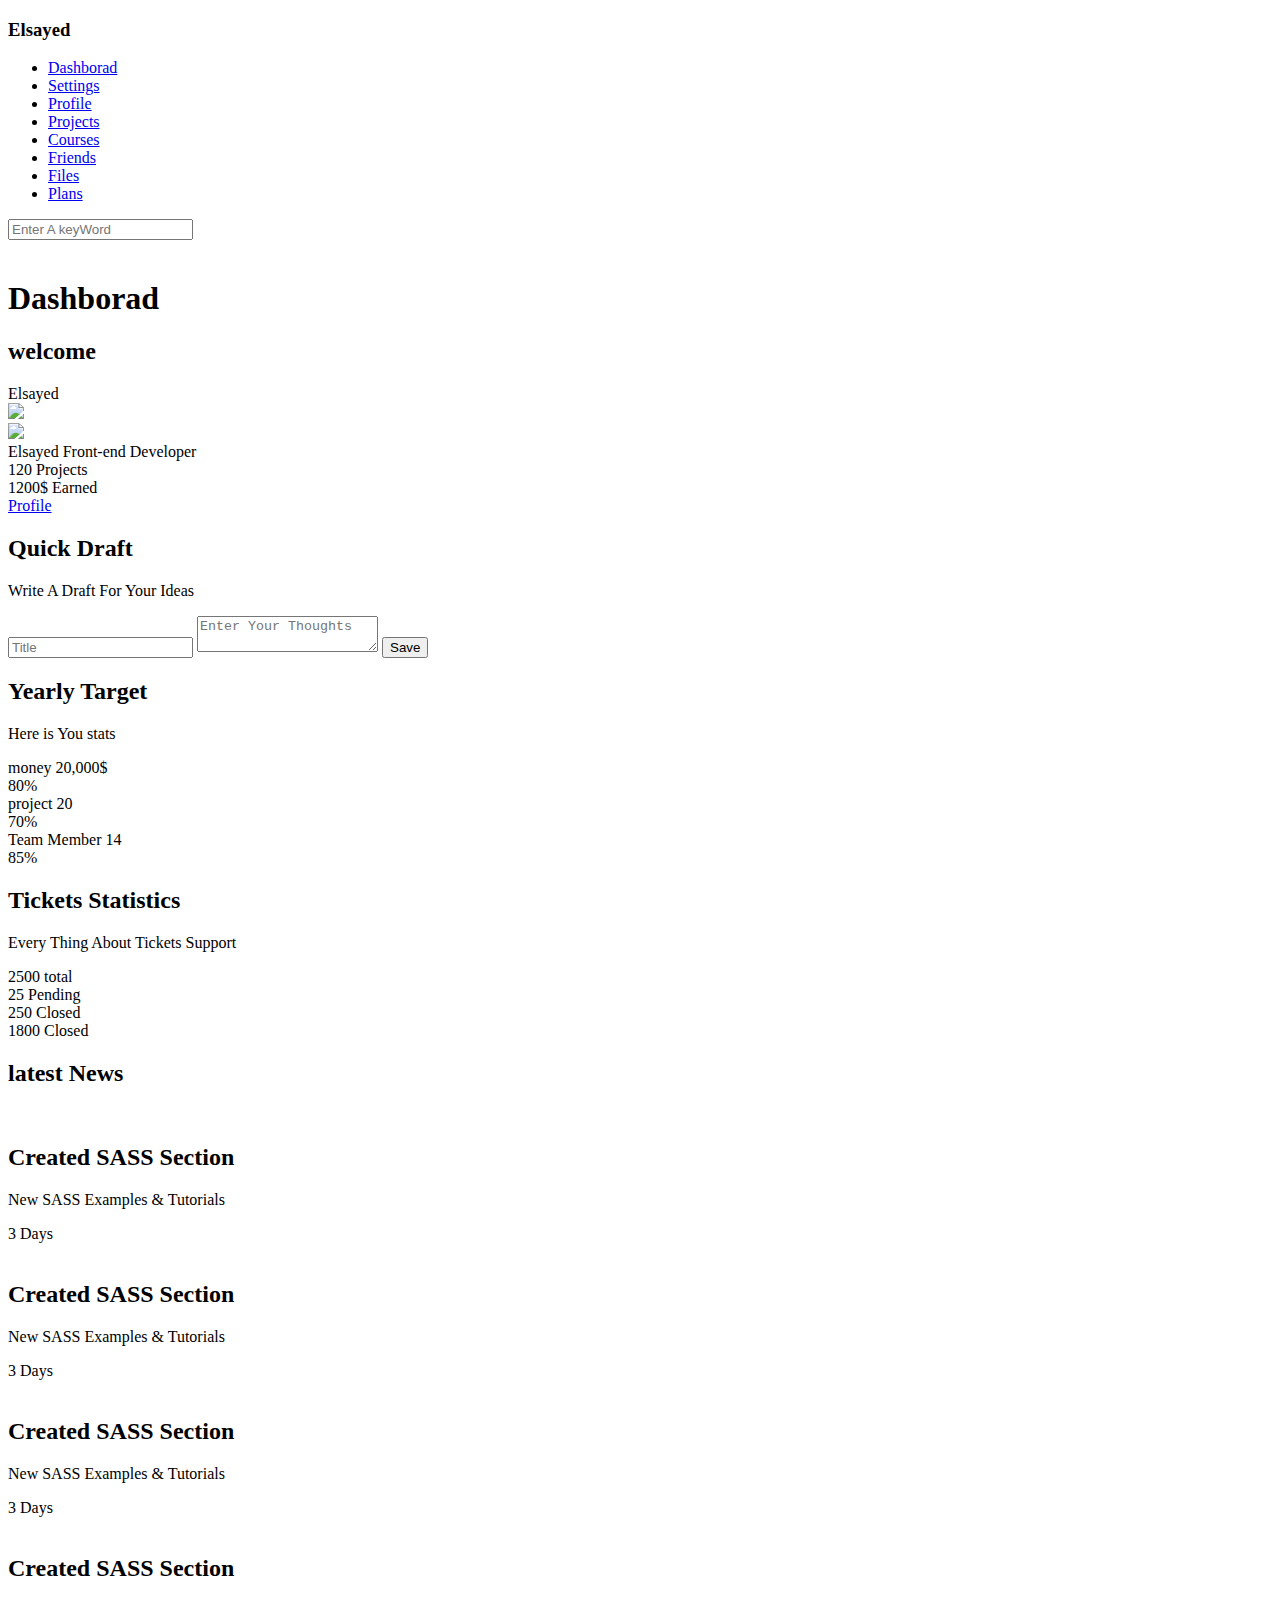
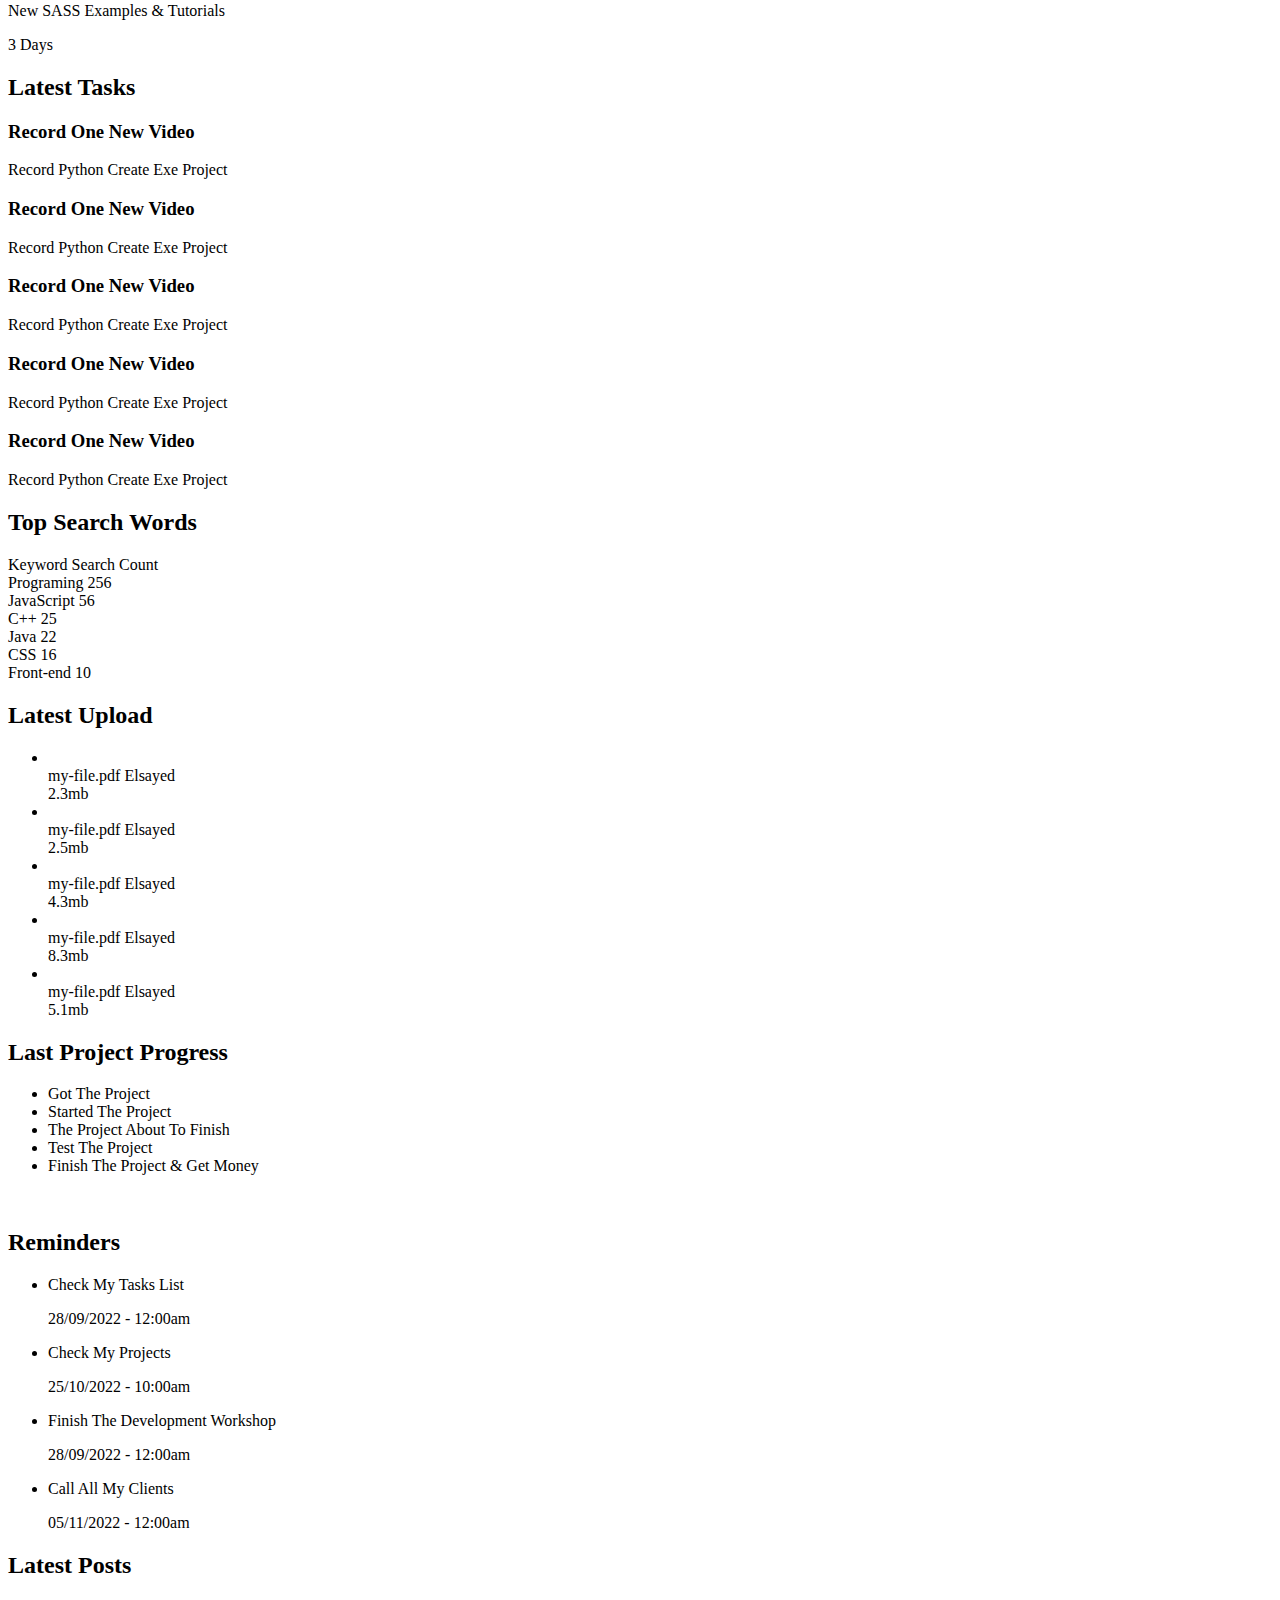
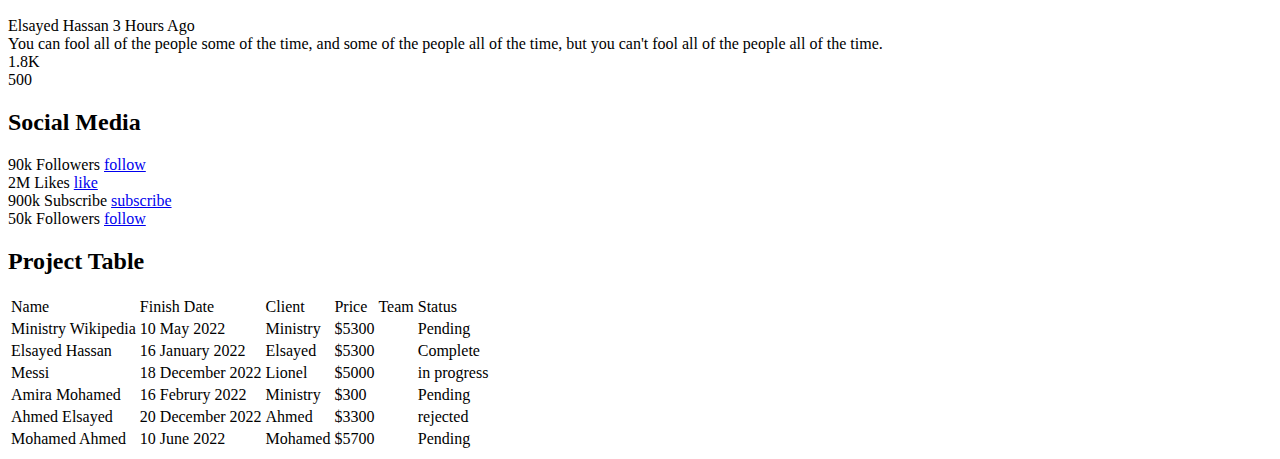
==== index.html @ e0a3a031 "Add files via upload" ====
<!DOCTYPE html>
<html lang="en">
<head>
    <meta charset="UTF-8">
    <meta http-equiv="X-UA-Compatible" content="IE=edge">
    <meta name="viewport" content="width=device-width, initial-scale=1.0">
    <!--add normaliz css file to reset all elements-->
    <link rel="stylesheet" href="css/normalize.css">
    <!--Font awesome library-->
    <link rel="stylesheet" href="css/all.min.css">
    <!--My Framework-->
    <link rel="stylesheet" href="css/framework.css">
    <!--main css file-->
    <link rel="stylesheet" href="css/style.css">
    <!--Google Fonts-->
    <link rel="preconnect" href="https://fonts.googleapis.com">
    <link rel="preconnect" href="https://fonts.gstatic.com" crossorigin>
    <link href="https://fonts.googleapis.com/css2?family=Cairo:wght@200;300;400;500;600;700;800;900&family=Work+Sans:ital,wght@0,100;0,300;0,400;0,500;0,600;0,800;0,900;1,300;1,800&display=swap" rel="stylesheet">   
    <title>Dashborad</title>
</head>
<body>
    <!--main container-->
    <div class="page d-flex">
        <!--Create Side Bar-->
        <div class="side-bar bg-black p-relative p-20">
            <h3 class="p-relative txt-c mt-0 c-purple">Elsayed</h3>
            <ul>
                <li><a class="active d-flex align-center fs-14 rad-6 p-10" href="index.html">
                    <i class="fa-solid fa-chart-simple fa-fw c-pink"></i>
                    <span class="c-purple">Dashborad</span>
                </a></li>
                <li>
                    <a class="d-flex align-center fs-14 c-black rad-6 p-10" href="settings.html">
                      <i class="fa-solid fa-gear fa-fw c-pink"></i>
                      <span class="c-purple fs-14">Settings</span>
                    </a>
                </li>
                  <li>
                    <a class="d-flex align-center fs-14 c-black rad-6 p-10" href="profile.html">
                      <i class="fa-regular fa-user fa-fw c-pink"></i>
                      <span class="c-purple">Profile</span>
                    </a>
                </li>
                <li>
                    <a class="d-flex align-center fs-14 c-black rad-6 p-10" href="projects.html">
                      <i class="fa-solid fa-diagram-project fa-fw c-pink"></i>
                      <span class="c-purple">Projects</span>
                    </a>
                </li>
                <li>
                    <a class="d-flex align-center fs-14 c-black rad-6 p-10" href="courses.html">
                      <i class="fa-solid fa-graduation-cap fa-fw c-pink"></i>
                      <span class="c-purple">Courses</span>
                    </a>
                </li>
                <li>
                    <a class="d-flex align-center fs-14 c-black rad-6 p-10" href="friends.html">
                      <i class="fa-regular fa-circle-user fa-fw c-pink"></i>
                      <span class="c-purple">Friends</span>
                    </a>
                </li>
                <li>
                    <a class="d-flex align-center fs-14 c-black rad-6 p-10" href="files.html">
                      <i class="fa-regular fa-file fa-fw c-pink"></i>
                      <span class="c-purple">Files</span>
                    </a>
                </li>
                <li>
                    <a class="d-flex align-center fs-14 c-black rad-6 p-10" href="plans.html">
                      <i class="fa-regular fa-credit-card fa-fw c-pink"></i>
                      <span class="c-purple">Plans</span>
                    </a>
                </li>
            </ul>
        </div>
        <!--Create content-->
        <div class="content w-full c-navy">
            <!--Create Header-->
            <div class="head bg-black p-15 between-flex overflow-h box-shadow">
                <div class="search p-relative">
                    <input class="p-10 rad-10" type="search" placeholder="Enter A keyWord">
                </div>
                <div class="icons d-flex align-center">
                    <i class="fa-regular fa-bell fa-lg c-pink p-relative"></i>
                    <img src="/img/avatar.png" alt="">
                </div>
            </div>
            <h1 class="p-relative c-pink">Dashborad</h1>
            <!--Create Main Wrapper-->
            <div class="wrapper d-grid gap-20 ml-10 mr-10">
                <!--Create Welcome Widget-->
                <div class="welcome bg-navy rad-10 txt-c-mobile p-20 block-mobile">
                    <div class="intro d-flex space-between p-20 bg-sky">
                        <div>
                            <h2 class="c-pink mt-0">welcome</h2>
                            <span class="c-purple mt-5 fs-14">Elsayed</span>
                        </div>
                        <img src="/img/welcome.png" class="hide-mobile">
                    </div>
                    <img src="/img/avatar.png" class="avatar">
                    <div class="text txt-c d-flex p-20 mt-20 mb-20 block-mobile">
                        <div class="c-purple">Elsayed <span class="d-block c-sky mt-10 fs-14">Front-end Developer</span></div>
                        <div class="c-purple">120 <span class="d-block c-sky mt-10 fs-14">Projects</span></div>
                        <div class="c-purple">1200$ <span class="d-block c-sky mt-10 fs-14">Earned</span></div>
                    </div>
                    <a href="profile.index" class="visit d-block w-fit bg-sky c-pink border-1 btn-shape">Profile</a>
                </div>
                <!--Create Quick Draft Widget-->
                <div class="quick-draft bg-navy p-20 rad-10 block-mobile">
                    <h2 class="c-pink">Quick Draft</h2>
                    <p class="mb-15 c-purple">Write A Draft For Your Ideas</p>
                    <form>
                        <input class="d-block mb-20 bg-purple-alt border-1 rad-6 w-full p-10" type="text" placeholder="Title">
                        <textarea class="d-block mb-20 bg-purple-alt border-1 rad-6 w-full" placeholder="Enter Your Thoughts"></textarea>
                        <input class="save d-block w-fit bg-sky c-pink border-1 btn-shape" type="submit" value="Save">
                    </form>
                </div>
                <!--Create Yearly Target Widget-->
                <div class="year-traget bg-navy p-20 rad-10 block-mobile">
                    <h2 class="c-pink mb-10">Yearly Target</h2>
                    <p class="c-purple fs-14 mb-20">Here is You stats</p>
                    <div class="traget-stats d-flex align-center money mb-15">
                        <div class="icon center-flex mr-10">
                            <i class="fa-solid fa-money-bill fa-lg c-purple"></i>
                        </div>
                        <div class="data">
                            <span class="fs-14 c-purple-alt mb-5">money</span>
                            <span class="fs-14 c-purple fw-bold d-block mb-15">20,000$</span>
                            <div class="progress p-relative">
                                <span class="bg-purple money p-absolute" style="width: 80%;">
                                    <span class="bg-purple c-pink p-absolute fs-13">80%</span>
                                </span>
                            </div>
                        </div>
                    </div>
                    <div class="traget-stats d-flex align-center project mb-15">
                        <div class="icon center-flex mr-10">
                            <i class="fa-solid fa-code fa-lg c-sky"></i>
                        </div>
                        <div class="data">
                            <span class="fs-14 c-sky-alt mb-5">project</span>
                            <span class="fs-14 c-sky fw-bold d-block mb-15">20</span>
                            <div class="progress p-relative">
                                <span class="bg-sky project p-absolute" style="width: 70%;">
                                    <span class="bg-sky c-purple p-absolute fs-13">70%</span>
                                </span>
                            </div>
                        </div>
                    </div>
                    <div class="traget-stats d-flex align-center team mb-15">
                        <div class="icon center-flex mr-10">
                            <i class="fa-solid fa-user fa-lg c-yellow"></i>
                        </div>
                        <div class="data">
                            <span class="fs-14 c-sky-alt mb-5">Team Member</span>
                            <span class="fs-14 c-yellow fw-bold d-block mb-15">14</span>
                            <div class="progress p-relative">
                                <span class="bg-yellow team p-absolute" style="width: 85%;">
                                    <span class="bg-yellow c-purple p-absolute fs-13">85%</span>
                                </span>
                            </div>
                        </div>
                    </div>
                </div>
                <!--Create Tickets Widget-->
                <div class="tickets bg-navy p-20 rad-10 block-mobile">
                    <h2 class="mb-10 c-pink">Tickets Statistics</h2>
                    <p class="mb-20 c-purple fs-14">Every Thing About Tickets Support</p>
                    <div class="d-flex txt-c f-wrap gap-20">
                        <div class="box p-20 rad-10 border-1 fs-13 c-purple">
                            <i class="fa-regular fa-rectangle-list fa-2xl mb-10 c-pink p-20"></i>
                            <span class="d-block fw-bold fs-25 c-pink mb-5 mt-5">2500</span>
                            total
                        </div>
                        <div class="box p-20 rad-10 border-1 fs-13 c-purple-alt">
                            <i class="fa-solid fa-spinner fa-2xl mb-10 c-purple p-20"></i>
                            <span class="d-block fw-bold fs-25 c-purple mb-5 mt-5">25</span>
                            Pending
                        </div>
                        <div class="box p-20 rad-10 border-1 fs-13 c-sky-alt">
                            <i class="fa-regular fa-circle-check fa-2xl mb-10 c-sky p-20"></i>
                            <span class="d-block fw-bold fs-25 c-sky mb-5 mt-5">250</span>
                            Closed
                        </div>
                        <div class="box p-20 rad-10 border-1 fs-13 c-yellow-alt">
                            <i class="fa-regular fa-circle-xmark fa-2xl mb-10 c-yellow p-20"></i>
                            <span class="d-block fw-bold fs-25 c-yellow mb-5 mt-5">1800</span>
                            Closed
                        </div>
                    </div>
                </div>
                <!--Create Latest News-->
                <div class="latest-news bg-navy p-20 rad-10 block-mobile txt-c-mobile">
                    <h2 class="mb-20 c-pink">latest News</h2>
                    <div class="news-row d-flex align-center mb-15 p-10">
                        <img src="/img/news-01.png" alt="" class="rad-6 mr-10">
                        <div class="info mr-10">
                            <h2 class="c-pink mb-5">Created SASS Section</h2>
                            <p class="fs-14 c-purple">New SASS Examples & Tutorials</p>    
                        </div>
                        <span class="d-block bg-purple c-pink btn-shape">3 Days</span>
                    </div>
                    <div class="news-row d-flex align-center mb-15 p-10">
                        <img src="/img/news-02.png" alt="" class="rad-6 mr-10">
                        <div class="info mr-10">
                            <h2 class="c-pink mb-5">Created SASS Section</h2>
                            <p class="fs-14 c-purple">New SASS Examples & Tutorials</p>    
                        </div>
                        <span class="d-block bg-purple c-pink btn-shape">3 Days</span>
                    </div>
                    <div class="news-row d-flex align-center mb-15 p-10">
                        <img src="/img/news-03.png" alt="" class="rad-6 mr-10">
                        <div class="info mr-10">
                            <h2 class="c-pink mb-5">Created SASS Section</h2>
                            <p class="fs-14 c-purple">New SASS Examples & Tutorials</p>    
                        </div>
                        <span class="d-block bg-purple c-pink btn-shape">3 Days</span>
                    </div>
                    <div class="news-row d-flex align-center mb-15 p-10">
                        <img src="/img/news-04.png" alt="" class="rad-6 mr-10">
                        <div class="info mr-10">
                            <h2 class="c-pink mb-5">Created SASS Section</h2>
                            <p class="fs-14 c-purple">New SASS Examples & Tutorials</p>    
                        </div>
                        <span class="d-block bg-purple c-pink btn-shape">3 Days</span>
                    </div>
                </div>
                <!--Tasks-->
                <div class="tasks bg-navy p-20 rad-10 block-mobile">
                    <h2 class="mb-20 c-pink">Latest Tasks</h2>
                    <div class="between-flex mb-20">
                        <div class="info">
                            <h3 class="mb-5 c-pink">Record One New Video</h3>
                            <p class="c-purple">Record Python Create Exe Project</p> 
                        </div>
                        <i class="fa-solid fa-trash-can c-pink"></i> 
                    </div>
                    <div class="between-flex mb-20">
                        <div class="info">
                            <h3 class="mb-5 c-pink">Record One New Video</h3>
                            <p class="c-purple">Record Python Create Exe Project</p> 
                        </div>
                        <i class="fa-solid fa-trash-can c-pink"></i> 
                    </div>
                    <div class="between-flex mb-20">
                        <div class="info">
                            <h3 class="mb-5 c-pink">Record One New Video</h3>
                            <p class="c-purple">Record Python Create Exe Project</p> 
                        </div>
                        <i class="fa-solid fa-trash-can c-pink"></i> 
                    </div>
                    <div class="between-flex done mb-20">
                        <div class="info">
                            <h3 class="mb-5 c-pink">Record One New Video</h3>
                            <p class="c-purple">Record Python Create Exe Project</p> 
                        </div>
                        <i class="fa-solid fa-trash-can c-pink"></i> 
                    </div>
                    <div class="between-flex">
                        <div class="info">
                            <h3 class="mb-5 c-pink">Record One New Video</h3>
                            <p class="c-purple">Record Python Create Exe Project</p> 
                        </div>
                        <i class="fa-solid fa-trash-can c-pink"></i> 
                    </div>
                </div>
                <!--Top Search Word-->
                <div class="top-search bg-navy p-20 rad-10 block-mobile">
                    <h2 class="c-pink mb-20">Top Search Words</h2>
                    <div class="between-flex">
                        <span class="c-purple">Keyword</span>
                        <span class="c-purple">Search Count</span>
                    </div>
                    <div class="between-flex pt-10 mb-15">
                        <span class="c-pink ">Programing</span>
                        <span class="c-pink bg-purple btn-shape">256</span>
                    </div>
                    <div class="between-flex pt-10 mb-15">
                        <span class="c-pink ">JavaScript</span>
                        <span class="c-pink bg-purple btn-shape">56</span>
                    </div>
                    <div class="between-flex pt-10 mb-15">
                        <span class="c-pink ">C++</span>
                        <span class="c-pink bg-purple btn-shape">25</span>
                    </div>
                    <div class="between-flex pt-10 mb-15">
                        <span class="c-pink ">Java</span>
                        <span class="c-pink bg-purple btn-shape">22</span>
                    </div>
                    <div class="between-flex pt-10 mb-15">
                        <span class="c-pink ">CSS</span>
                        <span class="c-pink bg-purple btn-shape">16</span>
                    </div>
                    <div class="between-flex pt-10 mb-15">
                        <span class="c-pink ">Front-end</span>
                        <span class="c-pink bg-purple btn-shape">10</span>
                    </div>
                </div>
                <!--Latest Upload-->
                <div class="latest-upload bg-navy p-20 rad-10 block-mobile">
                    <h2 class="c-pink mb-20">Latest Upload</h2>
                    <ul>
                        <li class="pb-10 mb-15 between-flex bb">
                            <div class="d-flex align-center">
                                <img src="/img/pdf (2).png" alt="" class="mr-10 ">
                                <div>
                                    <span class="d-block c-pink">my-file.pdf</span>
                                    <span class="c-purple">Elsayed</span>
                                </div>
                            </div>
                            <span class="bg-purple btn-shape c-pink">2.3mb</span>
                        </li>
                        <li class="pb-10 mb-15 between-flex bb">
                            <div class="d-flex align-center">
                                <img src="/img/avi.png" alt="" class="mr-10 ">
                                <div>
                                    <span class="d-block c-pink">my-file.pdf</span>
                                    <span class="c-purple">Elsayed</span>
                                </div>
                            </div>
                            <span class="bg-purple btn-shape c-pink">2.5mb</span>
                        </li>
                        <li class="pb-10 mb-15 between-flex bb">
                            <div class="d-flex align-center">
                                <img src="/img/dll.png" alt="" class="mr-10">
                                <div>
                                    <span class="d-block c-pink">my-file.pdf</span>
                                    <span class="c-purple">Elsayed</span>
                                </div>
                            </div>
                            <span class="bg-purple btn-shape c-pink">4.3mb</span>
                        </li>
                        <li class="pb-10 mb-15 between-flex bb">
                            <div class="d-flex align-center">
                                <img src="/img/psd.png" alt="" class="mr-10 ">
                                <div>
                                    <span class="d-block c-pink">my-file.pdf</span>
                                    <span class="c-purple">Elsayed</span>
                                </div>
                            </div>
                            <span class="bg-purple btn-shape c-pink">8.3mb</span>
                        </li>
                        <li class="pb-10 mb-15 between-flex">
                            <div class="d-flex align-center">
                                <img src="/img/dll.png" alt="" class="mr-10 ">
                                <div>
                                    <span class="d-block c-pink">my-file.pdf</span>
                                    <span class="c-purple">Elsayed</span>
                                </div>
                            </div>
                            <span class="bg-purple btn-shape c-pink">5.1mb</span>
                        </li>
                    </ul>
                </div>
                <!--Current Project-->
                <div class="current-project bg-navy p-20 rad-10 block-mobile p-relative">
                    <h2 class="mb-20 c-pink">Last Project Progress</h2>
                    <ul class="p-relative">
                        <li class="mt-25 d-flex align-center done c-purple">Got The Project</li>
                        <li class="mt-25 d-flex align-center done c-purple">Started The Project</li>
                        <li class="mt-25 d-flex align-center done c-purple">The Project About To Finish</li>
                        <li class="mt-25 d-flex align-center current c-purple">Test The Project</li>
                        <li class="mt-25 d-flex align-center c-purple">Finish The Project & Get Money</li>
                    </ul>
                    <img src="/img/shuttle.png" alt="" class="p-absolute">
                </div>
                <!--Reminders-->
                <div class="reminders bg-navy p-20 rad-10 block-mobile p-relative">
                    <h2 class="mb-15 c-pink">Reminders</h2>
                    <ul>
                        <li class="d-flex align-center mt-25">
                            <span class="circle bg-purple d-block mr-15 rad-half"></span>
                            <div class="pl-15 purple">
                                <p class="fs-16 c-purple mb-5 fw-bold">Check My Tasks List</p>
                                <span class="fs-13 c-purple-alt">28/09/2022 - 12:00am</span>
                            </div>
                        </li>
                        <li class="d-flex align-center mt-25">
                            <span class="circle bg-yellow d-block mr-15 rad-half"></span>
                            <div class="pl-15 yellow">
                                <p class="fs-16 c-yellow mb-5 fw-bold">Check My Projects</p>
                                <span class="fs-13 c-yellow-alt">25/10/2022 - 10:00am</span>
                            </div>
                        </li>
                        <li class="d-flex align-center mt-25">
                            <span class="circle bg-sky d-block mr-15 rad-half"></span>
                            <div class="pl-15 sky">
                                <p class="fs-16 c-sky mb-5 fw-bold">Finish The Development Workshop</p>
                                <span class="fs-13 c-sky-alt">28/09/2022 - 12:00am</span>
                            </div>
                        </li>
                        <li class="d-flex align-center mt-25">
                            <span class="circle bg-purple d-block mr-15 rad-half"></span>
                            <div class="pl-15 purple">
                                <p class="fs-16 c-purple mb-5 fw-bold">Call All My Clients</p>
                                <span class="fs-13 c-purple-alt">05/11/2022 - 12:00am</span>
                            </div>
                        </li>
                    </ul>
                </div>
                <!--Last posts-->
                <div class="last-post bg-navy p-20 rad-10 block-mobile">
                    <h2 class="c-pink mb-20">Latest Posts</h2>
                    <div class="head d-flex align-center">
                        <img class="mr-15 avtar" src="/img/avatar.png" alt="">
                        <div>
                            <span class="d-block c-pink fw-bold">Elsayed Hassan</span>
                            <span class="c-purple">3 Hours Ago</span>
                        </div>                        
                    </div>
                    <div class="post-content pt-20 pb-20 mb-20 mt-20 c-pink">
                        You can fool all of the people some of the time, and some of the people all of the time, but you can't
                        fool all of the people all of the time.
                    </div>
                    <div class="between-flex c-pink">
                        <div>
                            <i class="fa-regular fa-heart"></i>
                            <span>1.8K</span>
                        </div>
                        <div>
                            <i class="fa-regular fa-comments"></i>
                            <span>500</span>
                        </div>
                    </div>
                </div>
                <!--Social Media-->
                <div class="social-media bg-navy p-20 rad-10 block-mobile">
                    <h2 class="mb-20 c-pink">Social Media</h2>
                    <div class="box twitter between-flex mb-15 p-relative p-15">
                        <i class="fa-brands fa-twitter center-flex fa-2x h-full c-white p-10"></i>
                        <span>90k Followers</span>
                        <a href="#" class="fs-13 c-white btn-shape">follow</a>
                    </div>
                    <div class="box facebook between-flex mb-15 p-relative p-15">
                        <i class="fa-brands fa-facebook center-flex fa-2x h-full c-white p-10"></i>
                        <span>2M Likes</span>
                        <a href="#" class="fs-13 c-white btn-shape">like</a>
                    </div>
                    <div class="box youtube between-flex mb-15 p-relative p-15">
                        <i class="fa-brands fa-youtube center-flex fa-2x h-full c-white p-10"></i>
                        <span>900k Subscribe</span>
                        <a href="#" class="fs-13 c-white btn-shape">subscribe</a>
                    </div>
                    <div class="box linkedin between-flex mb-15 p-relative p-15">
                        <i class="fa-brands fa-linkedin center-flex fa-2x h-full c-white p-10"></i>
                        <span>50k Followers</span>
                        <a href="#" class="fs-13 c-white btn-shape">follow</a>
                    </div>
                </div>
            </div>
            <!--Project Table-->
            <div class="project-table p-20 rad-10 m-20 bg-navy">
                <h2 class="c-pink mb-20">Project Table</h2>
                <div class="responsive-table">
                    <table class="fs-13 w-full">
                        <thead>
                            <tr>
                                <td>Name</td>
                                <td>Finish Date</td>
                                <td>Client</td>
                                <td>Price</td>
                                <td>Team</td>
                                <td>Status</td>
                            </tr>
                        </thead>
                        <tbody>
                            <tr>
                                <td>Ministry Wikipedia</td>
                                <td>10 May 2022</td>
                                <td>Ministry</td>
                                <td>$5300</td>
                                <td>
                                    <img decoding="async" src="img/team-01.png" alt="" />
                                    <img decoding="async" src="img/team-02.png" alt="" />
                                    <img decoding="async" src="img/team-03.png" alt="" />
                                    <img decoding="async" src="img/team-05.png" alt="" />
                                </td>
                                <td>
                                    <span class="label btn-shape fs-13 bg-pink c-white">Pending</span>
                                </td>
                            </tr>
                            <tr>
                                <td>Elsayed Hassan</td>
                                <td>16 January 2022</td>
                                <td>Elsayed</td>
                                <td>$5300</td>
                                <td>
                                    <img decoding="async" src="img/team-01.png" alt="" />
                                    <img decoding="async" src="img/team-02.png" alt="" />
                                    <img decoding="async" src="img/team-03.png" alt="" />
                                    <img decoding="async" src="img/team-05.png" alt="" />
                                </td>
                                <td>
                                    <span class="label btn-shape fs-13 bg-purple c-white">Complete</span>
                                </td>
                            </tr>
                            <tr>
                                <td>Messi</td>
                                <td>18 December 2022</td>
                                <td>Lionel</td>
                                <td>$5000</td>
                                <td>
                                    <img decoding="async" src="img/team-01.png" alt="" />
                                    <img decoding="async" src="img/team-02.png" alt="" />
                                    <img decoding="async" src="img/team-04.png" alt="" />
                                    <img decoding="async" src="img/team-05.png" alt="" />
                                </td>
                                <td>
                                    <span class="label btn-shape fs-13 bg-sky c-white">in progress</span>
                                </td>
                            </tr>
                            <tr>
                                <td>Amira Mohamed</td>
                                <td>16 Februry 2022</td>
                                <td>Ministry</td>
                                <td>$300</td>
                                <td>
                                    <img decoding="async" src="img/team-01.png" alt="" />                                    
                                    <img decoding="async" src="img/team-05.png" alt="" />
                                </td>
                                <td>
                                    <span class="label btn-shape fs-13 bg-pink c-white">Pending</span>
                                </td>
                            </tr>
                            <tr>
                                <td>Ahmed Elsayed</td>
                                <td>20 December 2022</td>
                                <td>Ahmed</td>
                                <td>$3300</td>
                                <td>
                                    <img decoding="async" src="img/team-01.png" alt="" />                                    
                                    <img decoding="async" src="img/team-03.png" alt="" />
                                    <img decoding="async" src="img/team-05.png" alt="" />
                                </td>
                                <td>
                                    <span class="label btn-shape fs-13 bg-red c-white">rejected</span>
                                </td>
                            </tr>
                            <tr>
                                <td>Mohamed Ahmed</td>
                                <td>10 June 2022</td>
                                <td>Mohamed</td>
                                <td>$5700</td>
                                <td>
                                    <img decoding="async" src="img/team-01.png" alt="" />
                                    <img decoding="async" src="img/team-02.png" alt="" />
                                    <img decoding="async" src="img/team-03.png" alt="" />
                                    <img decoding="async" src="img/team-04.png" alt="" />
                                </td>
                                <td>
                                    <span class="label btn-shape fs-13 bg-pink c-white">Pending</span>
                                </td>
                            </tr>
                        </tbody>
                    </table>
                </div>
            </div>
        </div>
    </div>
</body>
</html>
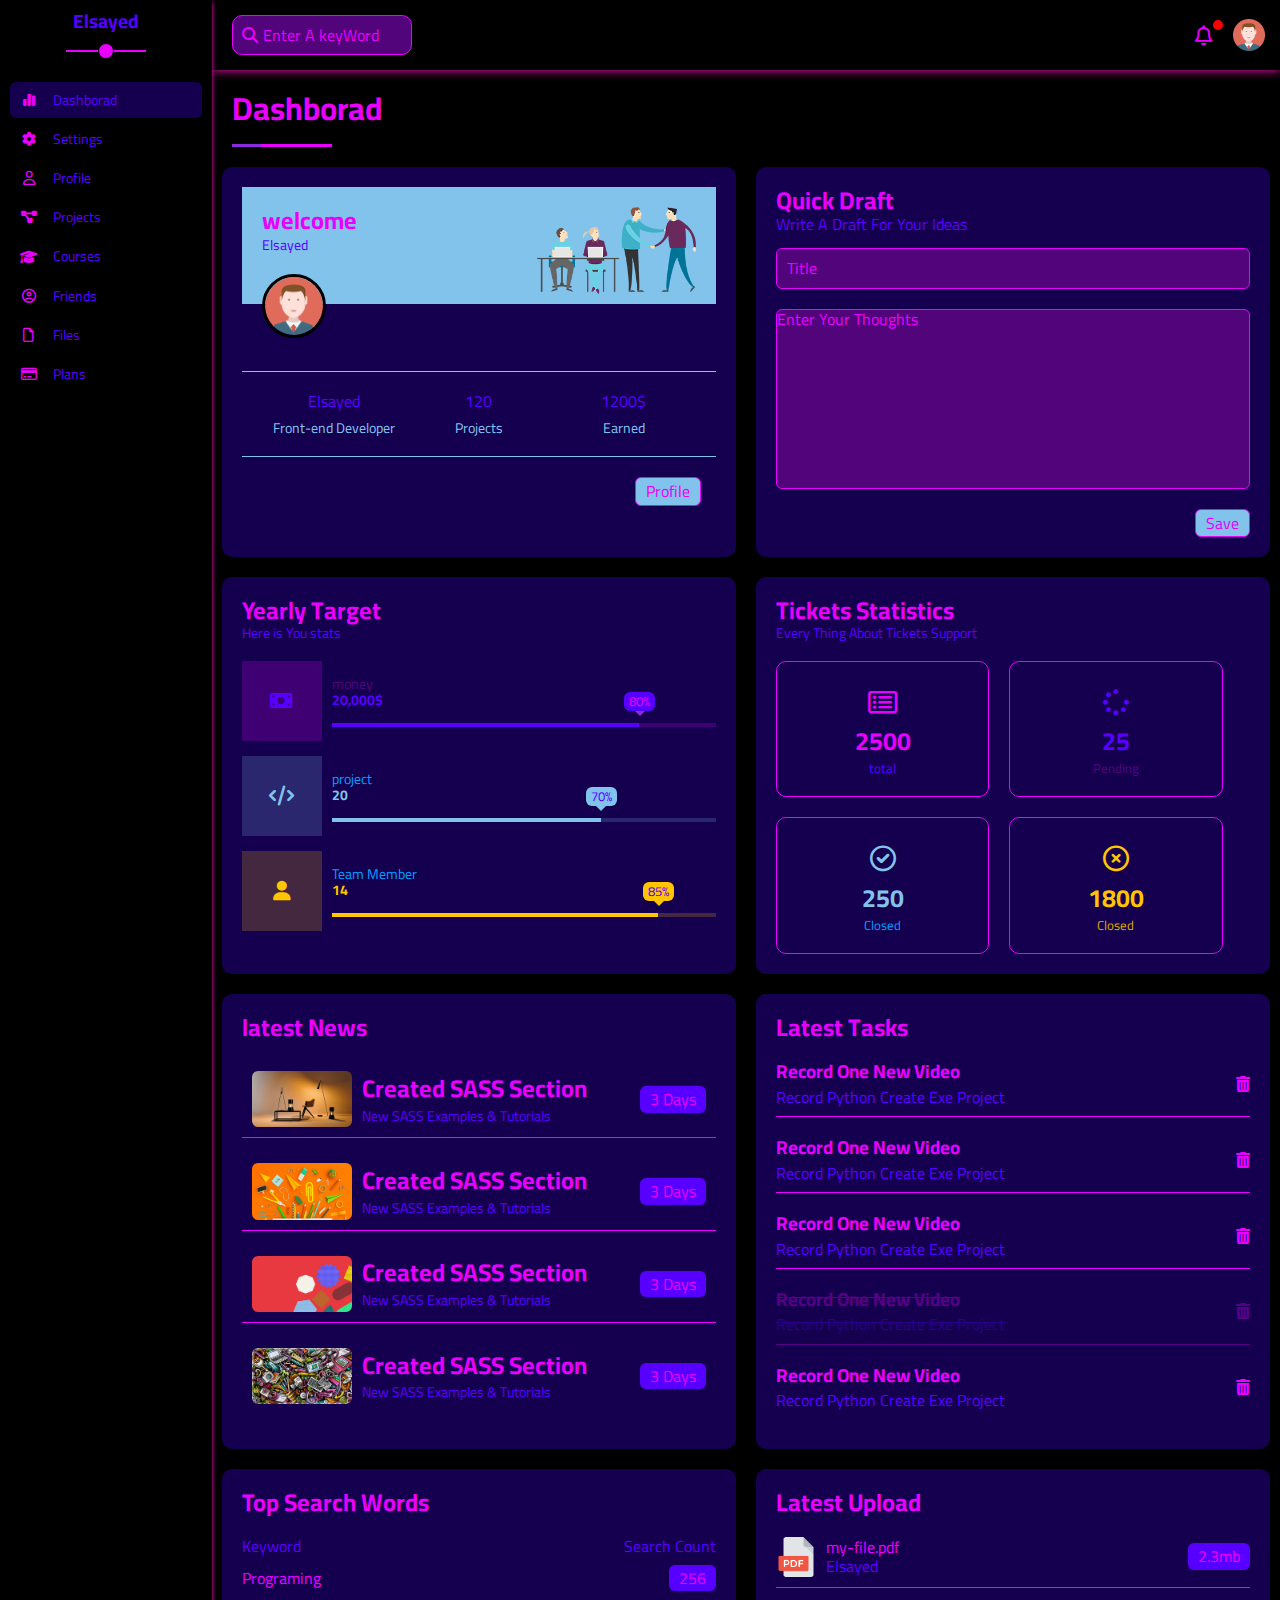
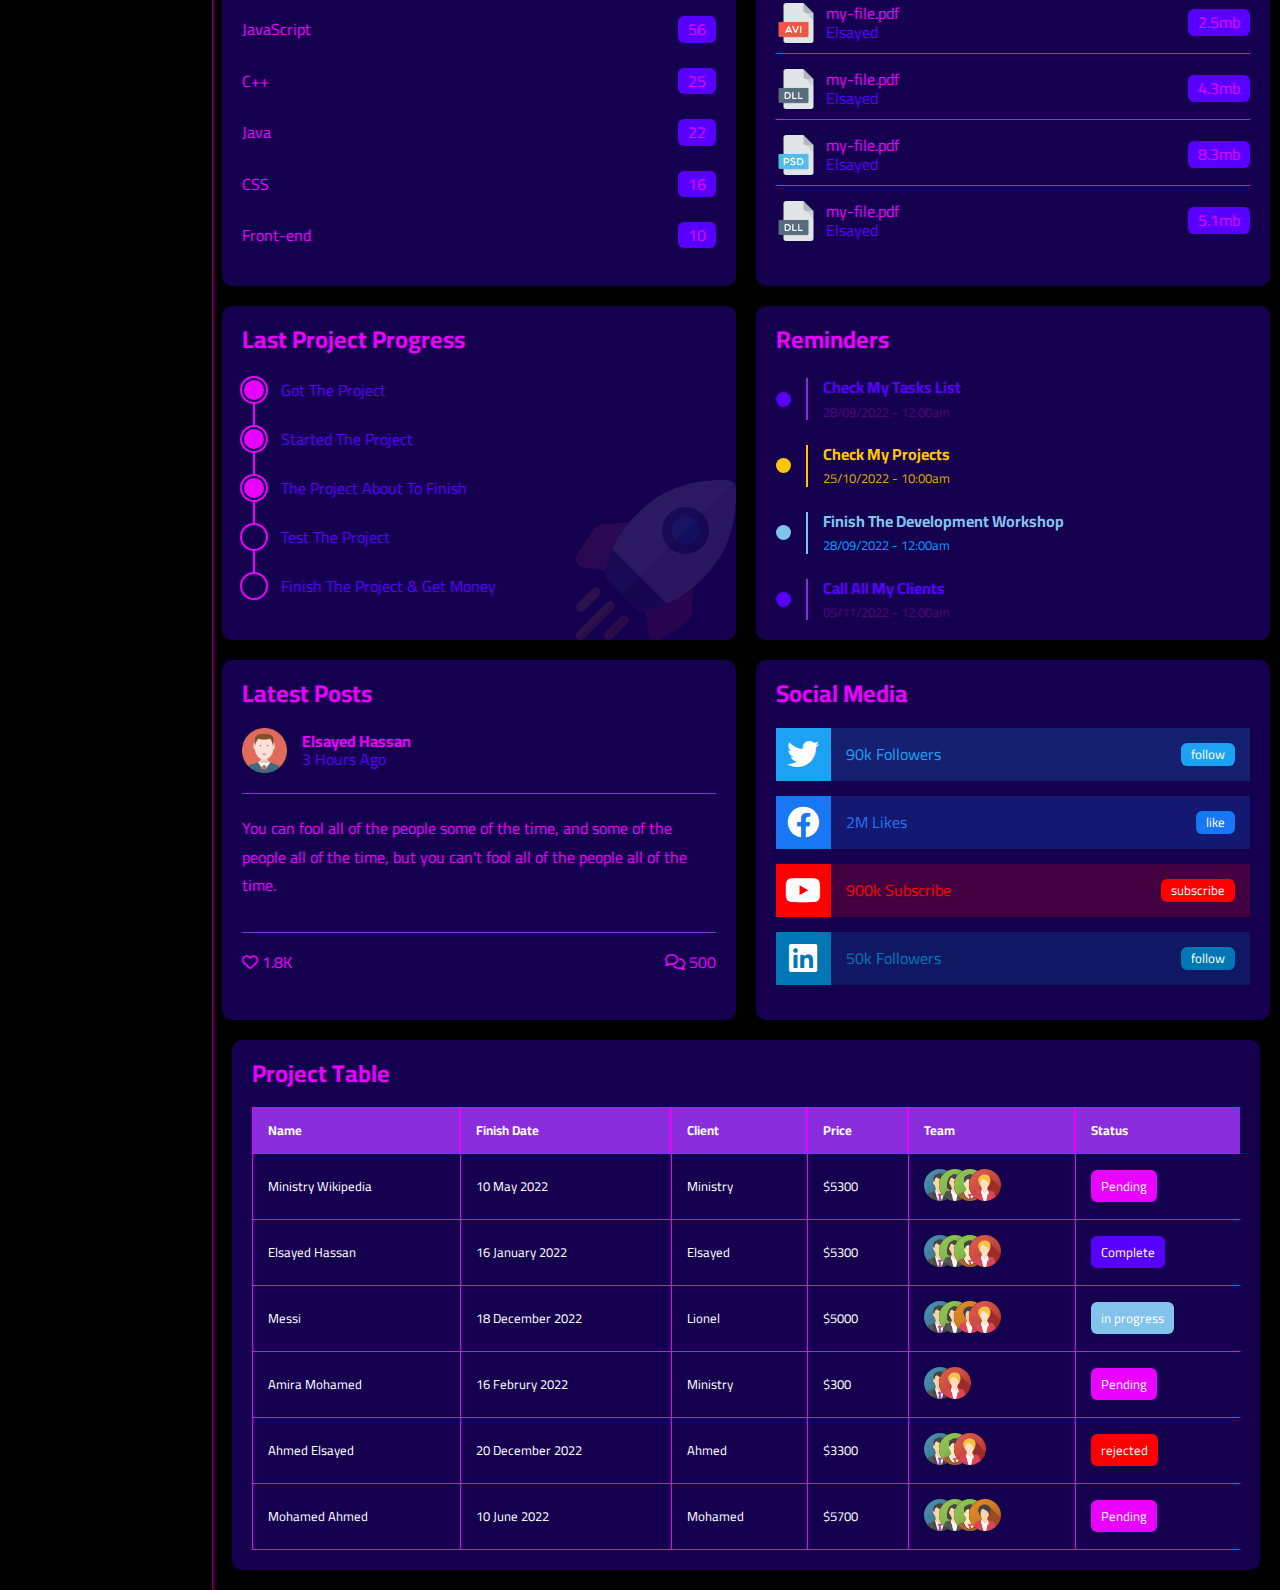
==== commit efb1dae8: "update" ====
--- a/index.html
+++ b/index.html
@@ -15,7 +15,7 @@
     <!--Google Fonts-->
     <link rel="preconnect" href="https://fonts.googleapis.com">
     <link rel="preconnect" href="https://fonts.gstatic.com" crossorigin>
-    <link href="https://fonts.googleapis.com/css2?family=Cairo:wght@200;300;400;500;600;700;800;900&family=Work+Sans:ital,wght@0,100;0,300;0,400;0,500;0,600;0,800;0,900;1,300;1,800&display=swap" rel="stylesheet">   
+    <link href="https://fonts.googleapis.com/css2?family=Cairo:wght@200;300;400;500;600;700;800;900&family=Work+Sans:ital,wght@0,100;0,300;0,400;0,500;0,600;0,800;0,900;1,300;1,800&display=swap" rel="stylesheet">
     <title>Dashborad</title>
 </head>
 <body>
@@ -82,7 +82,7 @@
                 </div>
                 <div class="icons d-flex align-center">
                     <i class="fa-regular fa-bell fa-lg c-pink p-relative"></i>
-                    <img src="/img/avatar.png" alt="">
+                    <img src="img/avatar.png" alt="">
                 </div>
             </div>
             <h1 class="p-relative c-pink">Dashborad</h1>
@@ -95,9 +95,9 @@
                             <h2 class="c-pink mt-0">welcome</h2>
                             <span class="c-purple mt-5 fs-14">Elsayed</span>
                         </div>
-                        <img src="/img/welcome.png" class="hide-mobile">
-                    </div>
-                    <img src="/img/avatar.png" class="avatar">
+                        <img src="img/welcome.png" class="hide-mobile">
+                    </div>
+                    <img src="img/avatar.png" class="avatar">
                     <div class="text txt-c d-flex p-20 mt-20 mb-20 block-mobile">
                         <div class="c-purple">Elsayed <span class="d-block c-sky mt-10 fs-14">Front-end Developer</span></div>
                         <div class="c-purple">120 <span class="d-block c-sky mt-10 fs-14">Projects</span></div>
@@ -193,34 +193,34 @@
                 <div class="latest-news bg-navy p-20 rad-10 block-mobile txt-c-mobile">
                     <h2 class="mb-20 c-pink">latest News</h2>
                     <div class="news-row d-flex align-center mb-15 p-10">
-                        <img src="/img/news-01.png" alt="" class="rad-6 mr-10">
+                        <img src="img/news-01.png" alt="" class="rad-6 mr-10">
                         <div class="info mr-10">
                             <h2 class="c-pink mb-5">Created SASS Section</h2>
-                            <p class="fs-14 c-purple">New SASS Examples & Tutorials</p>    
+                            <p class="fs-14 c-purple">New SASS Examples & Tutorials</p>
                         </div>
                         <span class="d-block bg-purple c-pink btn-shape">3 Days</span>
                     </div>
                     <div class="news-row d-flex align-center mb-15 p-10">
-                        <img src="/img/news-02.png" alt="" class="rad-6 mr-10">
+                        <img src="img/news-02.png" alt="" class="rad-6 mr-10">
                         <div class="info mr-10">
                             <h2 class="c-pink mb-5">Created SASS Section</h2>
-                            <p class="fs-14 c-purple">New SASS Examples & Tutorials</p>    
+                            <p class="fs-14 c-purple">New SASS Examples & Tutorials</p>
                         </div>
                         <span class="d-block bg-purple c-pink btn-shape">3 Days</span>
                     </div>
                     <div class="news-row d-flex align-center mb-15 p-10">
-                        <img src="/img/news-03.png" alt="" class="rad-6 mr-10">
+                        <img src="img/news-03.png" alt="" class="rad-6 mr-10">
                         <div class="info mr-10">
                             <h2 class="c-pink mb-5">Created SASS Section</h2>
-                            <p class="fs-14 c-purple">New SASS Examples & Tutorials</p>    
+                            <p class="fs-14 c-purple">New SASS Examples & Tutorials</p>
                         </div>
                         <span class="d-block bg-purple c-pink btn-shape">3 Days</span>
                     </div>
                     <div class="news-row d-flex align-center mb-15 p-10">
-                        <img src="/img/news-04.png" alt="" class="rad-6 mr-10">
+                        <img src="img/news-04.png" alt="" class="rad-6 mr-10">
                         <div class="info mr-10">
                             <h2 class="c-pink mb-5">Created SASS Section</h2>
-                            <p class="fs-14 c-purple">New SASS Examples & Tutorials</p>    
+                            <p class="fs-14 c-purple">New SASS Examples & Tutorials</p>
                         </div>
                         <span class="d-block bg-purple c-pink btn-shape">3 Days</span>
                     </div>
@@ -231,37 +231,37 @@
                     <div class="between-flex mb-20">
                         <div class="info">
                             <h3 class="mb-5 c-pink">Record One New Video</h3>
-                            <p class="c-purple">Record Python Create Exe Project</p> 
-                        </div>
-                        <i class="fa-solid fa-trash-can c-pink"></i> 
+                            <p class="c-purple">Record Python Create Exe Project</p>
+                        </div>
+                        <i class="fa-solid fa-trash-can c-pink"></i>
                     </div>
                     <div class="between-flex mb-20">
                         <div class="info">
                             <h3 class="mb-5 c-pink">Record One New Video</h3>
-                            <p class="c-purple">Record Python Create Exe Project</p> 
-                        </div>
-                        <i class="fa-solid fa-trash-can c-pink"></i> 
+                            <p class="c-purple">Record Python Create Exe Project</p>
+                        </div>
+                        <i class="fa-solid fa-trash-can c-pink"></i>
                     </div>
                     <div class="between-flex mb-20">
                         <div class="info">
                             <h3 class="mb-5 c-pink">Record One New Video</h3>
-                            <p class="c-purple">Record Python Create Exe Project</p> 
-                        </div>
-                        <i class="fa-solid fa-trash-can c-pink"></i> 
+                            <p class="c-purple">Record Python Create Exe Project</p>
+                        </div>
+                        <i class="fa-solid fa-trash-can c-pink"></i>
                     </div>
                     <div class="between-flex done mb-20">
                         <div class="info">
                             <h3 class="mb-5 c-pink">Record One New Video</h3>
-                            <p class="c-purple">Record Python Create Exe Project</p> 
-                        </div>
-                        <i class="fa-solid fa-trash-can c-pink"></i> 
+                            <p class="c-purple">Record Python Create Exe Project</p>
+                        </div>
+                        <i class="fa-solid fa-trash-can c-pink"></i>
                     </div>
                     <div class="between-flex">
                         <div class="info">
                             <h3 class="mb-5 c-pink">Record One New Video</h3>
-                            <p class="c-purple">Record Python Create Exe Project</p> 
-                        </div>
-                        <i class="fa-solid fa-trash-can c-pink"></i> 
+                            <p class="c-purple">Record Python Create Exe Project</p>
+                        </div>
+                        <i class="fa-solid fa-trash-can c-pink"></i>
                     </div>
                 </div>
                 <!--Top Search Word-->
@@ -302,7 +302,7 @@
                     <ul>
                         <li class="pb-10 mb-15 between-flex bb">
                             <div class="d-flex align-center">
-                                <img src="/img/pdf (2).png" alt="" class="mr-10 ">
+                                <img src="img/pdf (2).png" alt="" class="mr-10 ">
                                 <div>
                                     <span class="d-block c-pink">my-file.pdf</span>
                                     <span class="c-purple">Elsayed</span>
@@ -312,7 +312,7 @@
                         </li>
                         <li class="pb-10 mb-15 between-flex bb">
                             <div class="d-flex align-center">
-                                <img src="/img/avi.png" alt="" class="mr-10 ">
+                                <img src="img/avi.png" alt="" class="mr-10 ">
                                 <div>
                                     <span class="d-block c-pink">my-file.pdf</span>
                                     <span class="c-purple">Elsayed</span>
@@ -322,7 +322,7 @@
                         </li>
                         <li class="pb-10 mb-15 between-flex bb">
                             <div class="d-flex align-center">
-                                <img src="/img/dll.png" alt="" class="mr-10">
+                                <img src="img/dll.png" alt="" class="mr-10">
                                 <div>
                                     <span class="d-block c-pink">my-file.pdf</span>
                                     <span class="c-purple">Elsayed</span>
@@ -332,7 +332,7 @@
                         </li>
                         <li class="pb-10 mb-15 between-flex bb">
                             <div class="d-flex align-center">
-                                <img src="/img/psd.png" alt="" class="mr-10 ">
+                                <img src="img/psd.png" alt="" class="mr-10 ">
                                 <div>
                                     <span class="d-block c-pink">my-file.pdf</span>
                                     <span class="c-purple">Elsayed</span>
@@ -342,7 +342,7 @@
                         </li>
                         <li class="pb-10 mb-15 between-flex">
                             <div class="d-flex align-center">
-                                <img src="/img/dll.png" alt="" class="mr-10 ">
+                                <img src="img/dll.png" alt="" class="mr-10 ">
                                 <div>
                                     <span class="d-block c-pink">my-file.pdf</span>
                                     <span class="c-purple">Elsayed</span>
@@ -362,7 +362,7 @@
                         <li class="mt-25 d-flex align-center current c-purple">Test The Project</li>
                         <li class="mt-25 d-flex align-center c-purple">Finish The Project & Get Money</li>
                     </ul>
-                    <img src="/img/shuttle.png" alt="" class="p-absolute">
+                    <img src="img/shuttle.png" alt="" class="p-absolute">
                 </div>
                 <!--Reminders-->
                 <div class="reminders bg-navy p-20 rad-10 block-mobile p-relative">
@@ -402,11 +402,11 @@
                 <div class="last-post bg-navy p-20 rad-10 block-mobile">
                     <h2 class="c-pink mb-20">Latest Posts</h2>
                     <div class="head d-flex align-center">
-                        <img class="mr-15 avtar" src="/img/avatar.png" alt="">
+                        <img class="mr-15 avtar" src="img/avatar.png" alt="">
                         <div>
                             <span class="d-block c-pink fw-bold">Elsayed Hassan</span>
                             <span class="c-purple">3 Hours Ago</span>
-                        </div>                        
+                        </div>
                     </div>
                     <div class="post-content pt-20 pb-20 mb-20 mt-20 c-pink">
                         You can fool all of the people some of the time, and some of the people all of the time, but you can't
@@ -515,7 +515,7 @@
                                 <td>Ministry</td>
                                 <td>$300</td>
                                 <td>
-                                    <img decoding="async" src="img/team-01.png" alt="" />                                    
+                                    <img decoding="async" src="img/team-01.png" alt="" />
                                     <img decoding="async" src="img/team-05.png" alt="" />
                                 </td>
                                 <td>
@@ -528,7 +528,7 @@
                                 <td>Ahmed</td>
                                 <td>$3300</td>
                                 <td>
-                                    <img decoding="async" src="img/team-01.png" alt="" />                                    
+                                    <img decoding="async" src="img/team-01.png" alt="" />
                                     <img decoding="async" src="img/team-03.png" alt="" />
                                     <img decoding="async" src="img/team-05.png" alt="" />
                                 </td>
@@ -558,4 +558,4 @@
         </div>
     </div>
 </body>
-</html>+</html>
--- a/css/all.min.css
+++ b/css/all.min.css
@@ -0,0 +1,6 @@
+/*!
+ * Font Awesome Free 6.2.1 by @fontawesome - https://fontawesome.com
+ * License - https://fontawesome.com/license/free (Icons: CC BY 4.0, Fonts: SIL OFL 1.1, Code: MIT License)
+ * Copyright 2022 Fonticons, Inc.
+ */
+.fa{font-family:var(--fa-style-family,"Font Awesome 6 Free");font-weight:var(--fa-style,900)}.fa,.fa-brands,.fa-classic,.fa-regular,.fa-sharp,.fa-solid,.fab,.far,.fas{-moz-osx-font-smoothing:grayscale;-webkit-font-smoothing:antialiased;display:var(--fa-display,inline-block);font-style:normal;font-variant:normal;line-height:1;text-rendering:auto}.fa-classic,.fa-regular,.fa-solid,.far,.fas{font-family:"Font Awesome 6 Free"}.fa-brands,.fab{font-family:"Font Awesome 6 Brands"}.fa-1x{font-size:1em}.fa-2x{font-size:2em}.fa-3x{font-size:3em}.fa-4x{font-size:4em}.fa-5x{font-size:5em}.fa-6x{font-size:6em}.fa-7x{font-size:7em}.fa-8x{font-size:8em}.fa-9x{font-size:9em}.fa-10x{font-size:10em}.fa-2xs{font-size:.625em;line-height:.1em;vertical-align:.225em}.fa-xs{font-size:.75em;line-height:.08333em;vertical-align:.125em}.fa-sm{font-size:.875em;line-height:.07143em;vertical-align:.05357em}.fa-lg{font-size:1.25em;line-height:.05em;vertical-align:-.075em}.fa-xl{font-size:1.5em;line-height:.04167em;vertical-align:-.125em}.fa-2xl{font-size:2em;line-height:.03125em;vertical-align:-.1875em}.fa-fw{text-align:center;width:1.25em}.fa-ul{list-style-type:none;margin-left:var(--fa-li-margin,2.5em);padding-left:0}.fa-ul>li{position:relative}.fa-li{left:calc(var(--fa-li-width, 2em)*-1);position:absolute;text-align:center;width:var(--fa-li-width,2em);line-height:inherit}.fa-border{border-radius:var(--fa-border-radius,.1em);border:var(--fa-border-width,.08em) var(--fa-border-style,solid) var(--fa-border-color,#eee);padding:var(--fa-border-padding,.2em .25em .15em)}.fa-pull-left{float:left;margin-right:var(--fa-pull-margin,.3em)}.fa-pull-right{float:right;margin-left:var(--fa-pull-margin,.3em)}.fa-beat{-webkit-animation-name:fa-beat;animation-name:fa-beat;-webkit-animation-delay:var(--fa-animation-delay,0s);animation-delay:var(--fa-animation-delay,0s);-webkit-animation-direction:var(--fa-animation-direction,normal);animation-direction:var(--fa-animation-direction,normal);-webkit-animation-duration:var(--fa-animation-duration,1s);animation-duration:var(--fa-animation-duration,1s);-webkit-animation-iteration-count:var(--fa-animation-iteration-count,infinite);animation-iteration-count:var(--fa-animation-iteration-count,infinite);-webkit-animation-timing-function:var(--fa-animation-timing,ease-in-out);animation-timing-function:var(--fa-animation-timing,ease-in-out)}.fa-bounce{-webkit-animation-name:fa-bounce;animation-name:fa-bounce;-webkit-animation-delay:var(--fa-animation-delay,0s);animation-delay:var(--fa-animation-delay,0s);-webkit-animation-direction:var(--fa-animation-direction,normal);animation-direction:var(--fa-animation-direction,normal);-webkit-animation-duration:var(--fa-animation-duration,1s);animation-duration:var(--fa-animation-duration,1s);-webkit-animation-iteration-count:var(--fa-animation-iteration-count,infinite);animation-iteration-count:var(--fa-animation-iteration-count,infinite);-webkit-animation-timing-function:var(--fa-animation-timing,cubic-bezier(.28,.84,.42,1));animation-timing-function:var(--fa-animation-timing,cubic-bezier(.28,.84,.42,1))}.fa-fade{-webkit-animation-name:fa-fade;animation-name:fa-fade;-webkit-animation-iteration-count:var(--fa-animation-iteration-count,infinite);animation-iteration-count:var(--fa-animation-iteration-count,infinite);-webkit-animation-timing-function:var(--fa-animation-timing,cubic-bezier(.4,0,.6,1));animation-timing-function:var(--fa-animation-timing,cubic-bezier(.4,0,.6,1))}.fa-beat-fade,.fa-fade{-webkit-animation-delay:var(--fa-animation-delay,0s);animation-delay:var(--fa-animation-delay,0s);-webkit-animation-direction:var(--fa-animation-direction,normal);animation-direction:var(--fa-animation-direction,normal);-webkit-animation-duration:var(--fa-animation-duration,1s);animation-duration:var(--fa-animation-duration,1s)}.fa-beat-fade{-webkit-animation-name:fa-beat-fade;animation-name:fa-beat-fade;-webkit-animation-iteration-count:var(--fa-animation-iteration-count,infinite);animation-iteration-count:var(--fa-animation-iteration-count,infinite);-webkit-animation-timing-function:var(--fa-animation-timing,cubic-bezier(.4,0,.6,1));animation-timing-function:var(--fa-animation-timing,cubic-bezier(.4,0,.6,1))}.fa-flip{-webkit-animation-name:fa-flip;animation-name:fa-flip;-webkit-animation-delay:var(--fa-animation-delay,0s);animation-delay:var(--fa-animation-delay,0s);-webkit-animation-direction:var(--fa-animation-direction,normal);animation-direction:var(--fa-animation-direction,normal);-webkit-animation-duration:var(--fa-animation-duration,1s);animation-duration:var(--fa-animation-duration,1s);-webkit-animation-iteration-count:var(--fa-animation-iteration-count,infinite);animation-iteration-count:var(--fa-animation-iteration-count,infinite);-webkit-animation-timing-function:var(--fa-animation-timing,ease-in-out);animation-timing-function:var(--fa-animation-timing,ease-in-out)}.fa-shake{-webkit-animation-name:fa-shake;animation-name:fa-shake;-webkit-animation-duration:var(--fa-animation-duration,1s);animation-duration:var(--fa-animation-duration,1s);-webkit-animation-iteration-count:var(--fa-animation-iteration-count,infinite);animation-iteration-count:var(--fa-animation-iteration-count,infinite);-webkit-animation-timing-function:var(--fa-animation-timing,linear);animation-timing-function:var(--fa-animation-timing,linear)}.fa-shake,.fa-spin{-webkit-animation-delay:var(--fa-animation-delay,0s);animation-delay:var(--fa-animation-delay,0s);-webkit-animation-direction:var(--fa-animation-direction,normal);animation-direction:var(--fa-animation-direction,normal)}.fa-spin{-webkit-animation-name:fa-spin;animation-name:fa-spin;-webkit-animation-duration:var(--fa-animation-duration,2s);animation-duration:var(--fa-animation-duration,2s);-webkit-animation-iteration-count:var(--fa-animation-iteration-count,infinite);animation-iteration-count:var(--fa-animation-iteration-count,infinite);-webkit-animation-timing-function:var(--fa-animation-timing,linear);animation-timing-function:var(--fa-animation-timing,linear)}.fa-spin-reverse{--fa-animation-direction:reverse}.fa-pulse,.fa-spin-pulse{-webkit-animation-name:fa-spin;animation-name:fa-spin;-webkit-animation-direction:var(--fa-animation-direction,normal);animation-direction:var(--fa-animation-direction,normal);-webkit-animation-duration:var(--fa-animation-duration,1s);animation-duration:var(--fa-animation-duration,1s);-webkit-animation-iteration-count:var(--fa-animation-iteration-count,infinite);animation-iteration-count:var(--fa-animation-iteration-count,infinite);-webkit-animation-timing-function:var(--fa-animation-timing,steps(8));animation-timing-function:var(--fa-animation-timing,steps(8))}@media (prefers-reduced-motion:reduce){.fa-beat,.fa-beat-fade,.fa-bounce,.fa-fade,.fa-flip,.fa-pulse,.fa-shake,.fa-spin,.fa-spin-pulse{-webkit-animation-delay:-1ms;animation-delay:-1ms;-webkit-animation-duration:1ms;animation-duration:1ms;-webkit-animation-iteration-count:1;animation-iteration-count:1;transition-delay:0s;transition-duration:0s}}@-webkit-keyframes fa-beat{0%,90%{-webkit-transform:scale(1);transform:scale(1)}45%{-webkit-transform:scale(var(--fa-beat-scale,1.25));transform:scale(var(--fa-beat-scale,1.25))}}@keyframes fa-beat{0%,90%{-webkit-transform:scale(1);transform:scale(1)}45%{-webkit-transform:scale(var(--fa-beat-scale,1.25));transform:scale(var(--fa-beat-scale,1.25))}}@-webkit-keyframes fa-bounce{0%{-webkit-transform:scale(1) translateY(0);transform:scale(1) translateY(0)}10%{-webkit-transform:scale(var(--fa-bounce-start-scale-x,1.1),var(--fa-bounce-start-scale-y,.9)) translateY(0);transform:scale(var(--fa-bounce-start-scale-x,1.1),var(--fa-bounce-start-scale-y,.9)) translateY(0)}30%{-webkit-transform:scale(var(--fa-bounce-jump-scale-x,.9),var(--fa-bounce-jump-scale-y,1.1)) translateY(var(--fa-bounce-height,-.5em));transform:scale(var(--fa-bounce-jump-scale-x,.9),var(--fa-bounce-jump-scale-y,1.1)) translateY(var(--fa-bounce-height,-.5em))}50%{-webkit-transform:scale(var(--fa-bounce-land-scale-x,1.05),var(--fa-bounce-land-scale-y,.95)) translateY(0);transform:scale(var(--fa-bounce-land-scale-x,1.05),var(--fa-bounce-land-scale-y,.95)) translateY(0)}57%{-webkit-transform:scale(1) translateY(var(--fa-bounce-rebound,-.125em));transform:scale(1) translateY(var(--fa-bounce-rebound,-.125em))}64%{-webkit-transform:scale(1) translateY(0);transform:scale(1) translateY(0)}to{-webkit-transform:scale(1) translateY(0);transform:scale(1) translateY(0)}}@keyframes fa-bounce{0%{-webkit-transform:scale(1) translateY(0);transform:scale(1) translateY(0)}10%{-webkit-transform:scale(var(--fa-bounce-start-scale-x,1.1),var(--fa-bounce-start-scale-y,.9)) translateY(0);transform:scale(var(--fa-bounce-start-scale-x,1.1),var(--fa-bounce-start-scale-y,.9)) translateY(0)}30%{-webkit-transform:scale(var(--fa-bounce-jump-scale-x,.9),var(--fa-bounce-jump-scale-y,1.1)) translateY(var(--fa-bounce-height,-.5em));transform:scale(var(--fa-bounce-jump-scale-x,.9),var(--fa-bounce-jump-scale-y,1.1)) translateY(var(--fa-bounce-height,-.5em))}50%{-webkit-transform:scale(var(--fa-bounce-land-scale-x,1.05),var(--fa-bounce-land-scale-y,.95)) translateY(0);transform:scale(var(--fa-bounce-land-scale-x,1.05),var(--fa-bounce-land-scale-y,.95)) translateY(0)}57%{-webkit-transform:scale(1) translateY(var(--fa-bounce-rebound,-.125em));transform:scale(1) translateY(var(--fa-bounce-rebound,-.125em))}64%{-webkit-transform:scale(1) translateY(0);transform:scale(1) translateY(0)}to{-webkit-transform:scale(1) translateY(0);transform:scale(1) translateY(0)}}@-webkit-keyframes fa-fade{50%{opacity:var(--fa-fade-opacity,.4)}}@keyframes fa-fade{50%{opacity:var(--fa-fade-opacity,.4)}}@-webkit-keyframes fa-beat-fade{0%,to{opacity:var(--fa-beat-fade-opacity,.4);-webkit-transform:scale(1);transform:scale(1)}50%{opacity:1;-webkit-transform:scale(var(--fa-beat-fade-scale,1.125));transform:scale(var(--fa-beat-fade-scale,1.125))}}@keyframes fa-beat-fade{0%,to{opacity:var(--fa-beat-fade-opacity,.4);-webkit-transform:scale(1);transform:scale(1)}50%{opacity:1;-webkit-transform:scale(var(--fa-beat-fade-scale,1.125));transform:scale(var(--fa-beat-fade-scale,1.125))}}@-webkit-keyframes fa-flip{50%{-webkit-transform:rotate3d(var(--fa-flip-x,0),var(--fa-flip-y,1),var(--fa-flip-z,0),var(--fa-flip-angle,-180deg));transform:rotate3d(var(--fa-flip-x,0),var(--fa-flip-y,1),var(--fa-flip-z,0),var(--fa-flip-angle,-180deg))}}@keyframes fa-flip{50%{-webkit-transform:rotate3d(var(--fa-flip-x,0),var(--fa-flip-y,1),var(--fa-flip-z,0),var(--fa-flip-angle,-180deg));transform:rotate3d(var(--fa-flip-x,0),var(--fa-flip-y,1),var(--fa-flip-z,0),var(--fa-flip-angle,-180deg))}}@-webkit-keyframes fa-shake{0%{-webkit-transform:rotate(-15deg);transform:rotate(-15deg)}4%{-webkit-transform:rotate(15deg);transform:rotate(15deg)}8%,24%{-webkit-transform:rotate(-18deg);transform:rotate(-18deg)}12%,28%{-webkit-transform:rotate(18deg);transform:rotate(18deg)}16%{-webkit-transform:rotate(-22deg);transform:rotate(-22deg)}20%{-webkit-transform:rotate(22deg);transform:rotate(22deg)}32%{-webkit-transform:rotate(-12deg);transform:rotate(-12deg)}36%{-webkit-transform:rotate(12deg);transform:rotate(12deg)}40%,to{-webkit-transform:rotate(0deg);transform:rotate(0deg)}}@keyframes fa-shake{0%{-webkit-transform:rotate(-15deg);transform:rotate(-15deg)}4%{-webkit-transform:rotate(15deg);transform:rotate(15deg)}8%,24%{-webkit-transform:rotate(-18deg);transform:rotate(-18deg)}12%,28%{-webkit-transform:rotate(18deg);transform:rotate(18deg)}16%{-webkit-transform:rotate(-22deg);transform:rotate(-22deg)}20%{-webkit-transform:rotate(22deg);transform:rotate(22deg)}32%{-webkit-transform:rotate(-12deg);transform:rotate(-12deg)}36%{-webkit-transform:rotate(12deg);transform:rotate(12deg)}40%,to{-webkit-transform:rotate(0deg);transform:rotate(0deg)}}@-webkit-keyframes fa-spin{0%{-webkit-transform:rotate(0deg);transform:rotate(0deg)}to{-webkit-transform:rotate(1turn);transform:rotate(1turn)}}@keyframes fa-spin{0%{-webkit-transform:rotate(0deg);transform:rotate(0deg)}to{-webkit-transform:rotate(1turn);transform:rotate(1turn)}}.fa-rotate-90{-webkit-transform:rotate(90deg);transform:rotate(90deg)}.fa-rotate-180{-webkit-transform:rotate(180deg);transform:rotate(180deg)}.fa-rotate-270{-webkit-transform:rotate(270deg);transform:rotate(270deg)}.fa-flip-horizontal{-webkit-transform:scaleX(-1);transform:scaleX(-1)}.fa-flip-vertical{-webkit-transform:scaleY(-1);transform:scaleY(-1)}.fa-flip-both,.fa-flip-horizontal.fa-flip-vertical{-webkit-transform:scale(-1);transform:scale(-1)}.fa-rotate-by{-webkit-transform:rotate(var(--fa-rotate-angle,none));transform:rotate(var(--fa-rotate-angle,none))}.fa-stack{display:inline-block;height:2em;line-height:2em;position:relative;vertical-align:middle;width:2.5em}.fa-stack-1x,.fa-stack-2x{left:0;position:absolute;text-align:center;width:100%;z-index:var(--fa-stack-z-index,auto)}.fa-stack-1x{line-height:inherit}.fa-stack-2x{font-size:2em}.fa-inverse{color:var(--fa-inverse,#fff)}.fa-0:before{content:"\30"}.fa-1:before{content:"\31"}.fa-2:before{content:"\32"}.fa-3:before{content:"\33"}.fa-4:before{content:"\34"}.fa-5:before{content:"\35"}.fa-6:before{content:"\36"}.fa-7:before{content:"\37"}.fa-8:before{content:"\38"}.fa-9:before{content:"\39"}.fa-fill-drip:before{content:"\f576"}.fa-arrows-to-circle:before{content:"\e4bd"}.fa-chevron-circle-right:before,.fa-circle-chevron-right:before{content:"\f138"}.fa-at:before{content:"\40"}.fa-trash-alt:before,.fa-trash-can:before{content:"\f2ed"}.fa-text-height:before{content:"\f034"}.fa-user-times:before,.fa-user-xmark:before{content:"\f235"}.fa-stethoscope:before{content:"\f0f1"}.fa-comment-alt:before,.fa-message:before{content:"\f27a"}.fa-info:before{content:"\f129"}.fa-compress-alt:before,.fa-down-left-and-up-right-to-center:before{content:"\f422"}.fa-explosion:before{content:"\e4e9"}.fa-file-alt:before,.fa-file-lines:before,.fa-file-text:before{content:"\f15c"}.fa-wave-square:before{content:"\f83e"}.fa-ring:before{content:"\f70b"}.fa-building-un:before{content:"\e4d9"}.fa-dice-three:before{content:"\f527"}.fa-calendar-alt:before,.fa-calendar-days:before{content:"\f073"}.fa-anchor-circle-check:before{content:"\e4aa"}.fa-building-circle-arrow-right:before{content:"\e4d1"}.fa-volleyball-ball:before,.fa-volleyball:before{content:"\f45f"}.fa-arrows-up-to-line:before{content:"\e4c2"}.fa-sort-desc:before,.fa-sort-down:before{content:"\f0dd"}.fa-circle-minus:before,.fa-minus-circle:before{content:"\f056"}.fa-door-open:before{content:"\f52b"}.fa-right-from-bracket:before,.fa-sign-out-alt:before{content:"\f2f5"}.fa-atom:before{content:"\f5d2"}.fa-soap:before{content:"\e06e"}.fa-heart-music-camera-bolt:before,.fa-icons:before{content:"\f86d"}.fa-microphone-alt-slash:before,.fa-microphone-lines-slash:before{content:"\f539"}.fa-bridge-circle-check:before{content:"\e4c9"}.fa-pump-medical:before{content:"\e06a"}.fa-fingerprint:before{content:"\f577"}.fa-hand-point-right:before{content:"\f0a4"}.fa-magnifying-glass-location:before,.fa-search-location:before{content:"\f689"}.fa-forward-step:before,.fa-step-forward:before{content:"\f051"}.fa-face-smile-beam:before,.fa-smile-beam:before{content:"\f5b8"}.fa-flag-checkered:before{content:"\f11e"}.fa-football-ball:before,.fa-football:before{content:"\f44e"}.fa-school-circle-exclamation:before{content:"\e56c"}.fa-crop:before{content:"\f125"}.fa-angle-double-down:before,.fa-angles-down:before{content:"\f103"}.fa-users-rectangle:before{content:"\e594"}.fa-people-roof:before{content:"\e537"}.fa-people-line:before{content:"\e534"}.fa-beer-mug-empty:before,.fa-beer:before{content:"\f0fc"}.fa-diagram-predecessor:before{content:"\e477"}.fa-arrow-up-long:before,.fa-long-arrow-up:before{content:"\f176"}.fa-burn:before,.fa-fire-flame-simple:before{content:"\f46a"}.fa-male:before,.fa-person:before{content:"\f183"}.fa-laptop:before{content:"\f109"}.fa-file-csv:before{content:"\f6dd"}.fa-menorah:before{content:"\f676"}.fa-truck-plane:before{content:"\e58f"}.fa-record-vinyl:before{content:"\f8d9"}.fa-face-grin-stars:before,.fa-grin-stars:before{content:"\f587"}.fa-bong:before{content:"\f55c"}.fa-pastafarianism:before,.fa-spaghetti-monster-flying:before{content:"\f67b"}.fa-arrow-down-up-across-line:before{content:"\e4af"}.fa-spoon:before,.fa-utensil-spoon:before{content:"\f2e5"}.fa-jar-wheat:before{content:"\e517"}.fa-envelopes-bulk:before,.fa-mail-bulk:before{content:"\f674"}.fa-file-circle-exclamation:before{content:"\e4eb"}.fa-circle-h:before,.fa-hospital-symbol:before{content:"\f47e"}.fa-pager:before{content:"\f815"}.fa-address-book:before,.fa-contact-book:before{content:"\f2b9"}.fa-strikethrough:before{content:"\f0cc"}.fa-k:before{content:"\4b"}.fa-landmark-flag:before{content:"\e51c"}.fa-pencil-alt:before,.fa-pencil:before{content:"\f303"}.fa-backward:before{content:"\f04a"}.fa-caret-right:before{content:"\f0da"}.fa-comments:before{content:"\f086"}.fa-file-clipboard:before,.fa-paste:before{content:"\f0ea"}.fa-code-pull-request:before{content:"\e13c"}.fa-clipboard-list:before{content:"\f46d"}.fa-truck-loading:before,.fa-truck-ramp-box:before{content:"\f4de"}.fa-user-check:before{content:"\f4fc"}.fa-vial-virus:before{content:"\e597"}.fa-sheet-plastic:before{content:"\e571"}.fa-blog:before{content:"\f781"}.fa-user-ninja:before{content:"\f504"}.fa-person-arrow-up-from-line:before{content:"\e539"}.fa-scroll-torah:before,.fa-torah:before{content:"\f6a0"}.fa-broom-ball:before,.fa-quidditch-broom-ball:before,.fa-quidditch:before{content:"\f458"}.fa-toggle-off:before{content:"\f204"}.fa-archive:before,.fa-box-archive:before{content:"\f187"}.fa-person-drowning:before{content:"\e545"}.fa-arrow-down-9-1:before,.fa-sort-numeric-desc:before,.fa-sort-numeric-down-alt:before{content:"\f886"}.fa-face-grin-tongue-squint:before,.fa-grin-tongue-squint:before{content:"\f58a"}.fa-spray-can:before{content:"\f5bd"}.fa-truck-monster:before{content:"\f63b"}.fa-w:before{content:"\57"}.fa-earth-africa:before,.fa-globe-africa:before{content:"\f57c"}.fa-rainbow:before{content:"\f75b"}.fa-circle-notch:before{content:"\f1ce"}.fa-tablet-alt:before,.fa-tablet-screen-button:before{content:"\f3fa"}.fa-paw:before{content:"\f1b0"}.fa-cloud:before{content:"\f0c2"}.fa-trowel-bricks:before{content:"\e58a"}.fa-face-flushed:before,.fa-flushed:before{content:"\f579"}.fa-hospital-user:before{content:"\f80d"}.fa-tent-arrow-left-right:before{content:"\e57f"}.fa-gavel:before,.fa-legal:before{content:"\f0e3"}.fa-binoculars:before{content:"\f1e5"}.fa-microphone-slash:before{content:"\f131"}.fa-box-tissue:before{content:"\e05b"}.fa-motorcycle:before{content:"\f21c"}.fa-bell-concierge:before,.fa-concierge-bell:before{content:"\f562"}.fa-pen-ruler:before,.fa-pencil-ruler:before{content:"\f5ae"}.fa-people-arrows-left-right:before,.fa-people-arrows:before{content:"\e068"}.fa-mars-and-venus-burst:before{content:"\e523"}.fa-caret-square-right:before,.fa-square-caret-right:before{content:"\f152"}.fa-cut:before,.fa-scissors:before{content:"\f0c4"}.fa-sun-plant-wilt:before{content:"\e57a"}.fa-toilets-portable:before{content:"\e584"}.fa-hockey-puck:before{content:"\f453"}.fa-table:before{content:"\f0ce"}.fa-magnifying-glass-arrow-right:before{content:"\e521"}.fa-digital-tachograph:before,.fa-tachograph-digital:before{content:"\f566"}.fa-users-slash:before{content:"\e073"}.fa-clover:before{content:"\e139"}.fa-mail-reply:before,.fa-reply:before{content:"\f3e5"}.fa-star-and-crescent:before{content:"\f699"}.fa-house-fire:before{content:"\e50c"}.fa-minus-square:before,.fa-square-minus:before{content:"\f146"}.fa-helicopter:before{content:"\f533"}.fa-compass:before{content:"\f14e"}.fa-caret-square-down:before,.fa-square-caret-down:before{content:"\f150"}.fa-file-circle-question:before{content:"\e4ef"}.fa-laptop-code:before{content:"\f5fc"}.fa-swatchbook:before{content:"\f5c3"}.fa-prescription-bottle:before{content:"\f485"}.fa-bars:before,.fa-navicon:before{content:"\f0c9"}.fa-people-group:before{content:"\e533"}.fa-hourglass-3:before,.fa-hourglass-end:before{content:"\f253"}.fa-heart-broken:before,.fa-heart-crack:before{content:"\f7a9"}.fa-external-link-square-alt:before,.fa-square-up-right:before{content:"\f360"}.fa-face-kiss-beam:before,.fa-kiss-beam:before{content:"\f597"}.fa-film:before{content:"\f008"}.fa-ruler-horizontal:before{content:"\f547"}.fa-people-robbery:before{content:"\e536"}.fa-lightbulb:before{content:"\f0eb"}.fa-caret-left:before{content:"\f0d9"}.fa-circle-exclamation:before,.fa-exclamation-circle:before{content:"\f06a"}.fa-school-circle-xmark:before{content:"\e56d"}.fa-arrow-right-from-bracket:before,.fa-sign-out:before{content:"\f08b"}.fa-chevron-circle-down:before,.fa-circle-chevron-down:before{content:"\f13a"}.fa-unlock-alt:before,.fa-unlock-keyhole:before{content:"\f13e"}.fa-cloud-showers-heavy:before{content:"\f740"}.fa-headphones-alt:before,.fa-headphones-simple:before{content:"\f58f"}.fa-sitemap:before{content:"\f0e8"}.fa-circle-dollar-to-slot:before,.fa-donate:before{content:"\f4b9"}.fa-memory:before{content:"\f538"}.fa-road-spikes:before{content:"\e568"}.fa-fire-burner:before{content:"\e4f1"}.fa-flag:before{content:"\f024"}.fa-hanukiah:before{content:"\f6e6"}.fa-feather:before{content:"\f52d"}.fa-volume-down:before,.fa-volume-low:before{content:"\f027"}.fa-comment-slash:before{content:"\f4b3"}.fa-cloud-sun-rain:before{content:"\f743"}.fa-compress:before{content:"\f066"}.fa-wheat-alt:before,.fa-wheat-awn:before{content:"\e2cd"}.fa-ankh:before{content:"\f644"}.fa-hands-holding-child:before{content:"\e4fa"}.fa-asterisk:before{content:"\2a"}.fa-check-square:before,.fa-square-check:before{content:"\f14a"}.fa-peseta-sign:before{content:"\e221"}.fa-header:before,.fa-heading:before{content:"\f1dc"}.fa-ghost:before{content:"\f6e2"}.fa-list-squares:before,.fa-list:before{content:"\f03a"}.fa-phone-square-alt:before,.fa-square-phone-flip:before{content:"\f87b"}.fa-cart-plus:before{content:"\f217"}.fa-gamepad:before{content:"\f11b"}.fa-circle-dot:before,.fa-dot-circle:before{content:"\f192"}.fa-dizzy:before,.fa-face-dizzy:before{content:"\f567"}.fa-egg:before{content:"\f7fb"}.fa-house-medical-circle-xmark:before{content:"\e513"}.fa-campground:before{content:"\f6bb"}.fa-folder-plus:before{content:"\f65e"}.fa-futbol-ball:before,.fa-futbol:before,.fa-soccer-ball:before{content:"\f1e3"}.fa-paint-brush:before,.fa-paintbrush:before{content:"\f1fc"}.fa-lock:before{content:"\f023"}.fa-gas-pump:before{content:"\f52f"}.fa-hot-tub-person:before,.fa-hot-tub:before{content:"\f593"}.fa-map-location:before,.fa-map-marked:before{content:"\f59f"}.fa-house-flood-water:before{content:"\e50e"}.fa-tree:before{content:"\f1bb"}.fa-bridge-lock:before{content:"\e4cc"}.fa-sack-dollar:before{content:"\f81d"}.fa-edit:before,.fa-pen-to-square:before{content:"\f044"}.fa-car-side:before{content:"\f5e4"}.fa-share-alt:before,.fa-share-nodes:before{content:"\f1e0"}.fa-heart-circle-minus:before{content:"\e4ff"}.fa-hourglass-2:before,.fa-hourglass-half:before{content:"\f252"}.fa-microscope:before{content:"\f610"}.fa-sink:before{content:"\e06d"}.fa-bag-shopping:before,.fa-shopping-bag:before{content:"\f290"}.fa-arrow-down-z-a:before,.fa-sort-alpha-desc:before,.fa-sort-alpha-down-alt:before{content:"\f881"}.fa-mitten:before{content:"\f7b5"}.fa-person-rays:before{content:"\e54d"}.fa-users:before{content:"\f0c0"}.fa-eye-slash:before{content:"\f070"}.fa-flask-vial:before{content:"\e4f3"}.fa-hand-paper:before,.fa-hand:before{content:"\f256"}.fa-om:before{content:"\f679"}.fa-worm:before{content:"\e599"}.fa-house-circle-xmark:before{content:"\e50b"}.fa-plug:before{content:"\f1e6"}.fa-chevron-up:before{content:"\f077"}.fa-hand-spock:before{content:"\f259"}.fa-stopwatch:before{content:"\f2f2"}.fa-face-kiss:before,.fa-kiss:before{content:"\f596"}.fa-bridge-circle-xmark:before{content:"\e4cb"}.fa-face-grin-tongue:before,.fa-grin-tongue:before{content:"\f589"}.fa-chess-bishop:before{content:"\f43a"}.fa-face-grin-wink:before,.fa-grin-wink:before{content:"\f58c"}.fa-deaf:before,.fa-deafness:before,.fa-ear-deaf:before,.fa-hard-of-hearing:before{content:"\f2a4"}.fa-road-circle-check:before{content:"\e564"}.fa-dice-five:before{content:"\f523"}.fa-rss-square:before,.fa-square-rss:before{content:"\f143"}.fa-land-mine-on:before{content:"\e51b"}.fa-i-cursor:before{content:"\f246"}.fa-stamp:before{content:"\f5bf"}.fa-stairs:before{content:"\e289"}.fa-i:before{content:"\49"}.fa-hryvnia-sign:before,.fa-hryvnia:before{content:"\f6f2"}.fa-pills:before{content:"\f484"}.fa-face-grin-wide:before,.fa-grin-alt:before{content:"\f581"}.fa-tooth:before{content:"\f5c9"}.fa-v:before{content:"\56"}.fa-bangladeshi-taka-sign:before{content:"\e2e6"}.fa-bicycle:before{content:"\f206"}.fa-rod-asclepius:before,.fa-rod-snake:before,.fa-staff-aesculapius:before,.fa-staff-snake:before{content:"\e579"}.fa-head-side-cough-slash:before{content:"\e062"}.fa-ambulance:before,.fa-truck-medical:before{content:"\f0f9"}.fa-wheat-awn-circle-exclamation:before{content:"\e598"}.fa-snowman:before{content:"\f7d0"}.fa-mortar-pestle:before{content:"\f5a7"}.fa-road-barrier:before{content:"\e562"}.fa-school:before{content:"\f549"}.fa-igloo:before{content:"\f7ae"}.fa-joint:before{content:"\f595"}.fa-angle-right:before{content:"\f105"}.fa-horse:before{content:"\f6f0"}.fa-q:before{content:"\51"}.fa-g:before{content:"\47"}.fa-notes-medical:before{content:"\f481"}.fa-temperature-2:before,.fa-temperature-half:before,.fa-thermometer-2:before,.fa-thermometer-half:before{content:"\f2c9"}.fa-dong-sign:before{content:"\e169"}.fa-capsules:before{content:"\f46b"}.fa-poo-bolt:before,.fa-poo-storm:before{content:"\f75a"}.fa-face-frown-open:before,.fa-frown-open:before{content:"\f57a"}.fa-hand-point-up:before{content:"\f0a6"}.fa-money-bill:before{content:"\f0d6"}.fa-bookmark:before{content:"\f02e"}.fa-align-justify:before{content:"\f039"}.fa-umbrella-beach:before{content:"\f5ca"}.fa-helmet-un:before{content:"\e503"}.fa-bullseye:before{content:"\f140"}.fa-bacon:before{content:"\f7e5"}.fa-hand-point-down:before{content:"\f0a7"}.fa-arrow-up-from-bracket:before{content:"\e09a"}.fa-folder-blank:before,.fa-folder:before{content:"\f07b"}.fa-file-medical-alt:before,.fa-file-waveform:before{content:"\f478"}.fa-radiation:before{content:"\f7b9"}.fa-chart-simple:before{content:"\e473"}.fa-mars-stroke:before{content:"\f229"}.fa-vial:before{content:"\f492"}.fa-dashboard:before,.fa-gauge-med:before,.fa-gauge:before,.fa-tachometer-alt-average:before{content:"\f624"}.fa-magic-wand-sparkles:before,.fa-wand-magic-sparkles:before{content:"\e2ca"}.fa-e:before{content:"\45"}.fa-pen-alt:before,.fa-pen-clip:before{content:"\f305"}.fa-bridge-circle-exclamation:before{content:"\e4ca"}.fa-user:before{content:"\f007"}.fa-school-circle-check:before{content:"\e56b"}.fa-dumpster:before{content:"\f793"}.fa-shuttle-van:before,.fa-van-shuttle:before{content:"\f5b6"}.fa-building-user:before{content:"\e4da"}.fa-caret-square-left:before,.fa-square-caret-left:before{content:"\f191"}.fa-highlighter:before{content:"\f591"}.fa-key:before{content:"\f084"}.fa-bullhorn:before{content:"\f0a1"}.fa-globe:before{content:"\f0ac"}.fa-synagogue:before{content:"\f69b"}.fa-person-half-dress:before{content:"\e548"}.fa-road-bridge:before{content:"\e563"}.fa-location-arrow:before{content:"\f124"}.fa-c:before{content:"\43"}.fa-tablet-button:before{content:"\f10a"}.fa-building-lock:before{content:"\e4d6"}.fa-pizza-slice:before{content:"\f818"}.fa-money-bill-wave:before{content:"\f53a"}.fa-area-chart:before,.fa-chart-area:before{content:"\f1fe"}.fa-house-flag:before{content:"\e50d"}.fa-person-circle-minus:before{content:"\e540"}.fa-ban:before,.fa-cancel:before{content:"\f05e"}.fa-camera-rotate:before{content:"\e0d8"}.fa-air-freshener:before,.fa-spray-can-sparkles:before{content:"\f5d0"}.fa-star:before{content:"\f005"}.fa-repeat:before{content:"\f363"}.fa-cross:before{content:"\f654"}.fa-box:before{content:"\f466"}.fa-venus-mars:before{content:"\f228"}.fa-arrow-pointer:before,.fa-mouse-pointer:before{content:"\f245"}.fa-expand-arrows-alt:before,.fa-maximize:before{content:"\f31e"}.fa-charging-station:before{content:"\f5e7"}.fa-shapes:before,.fa-triangle-circle-square:before{content:"\f61f"}.fa-random:before,.fa-shuffle:before{content:"\f074"}.fa-person-running:before,.fa-running:before{content:"\f70c"}.fa-mobile-retro:before{content:"\e527"}.fa-grip-lines-vertical:before{content:"\f7a5"}.fa-spider:before{content:"\f717"}.fa-hands-bound:before{content:"\e4f9"}.fa-file-invoice-dollar:before{content:"\f571"}.fa-plane-circle-exclamation:before{content:"\e556"}.fa-x-ray:before{content:"\f497"}.fa-spell-check:before{content:"\f891"}.fa-slash:before{content:"\f715"}.fa-computer-mouse:before,.fa-mouse:before{content:"\f8cc"}.fa-arrow-right-to-bracket:before,.fa-sign-in:before{content:"\f090"}.fa-shop-slash:before,.fa-store-alt-slash:before{content:"\e070"}.fa-server:before{content:"\f233"}.fa-virus-covid-slash:before{content:"\e4a9"}.fa-shop-lock:before{content:"\e4a5"}.fa-hourglass-1:before,.fa-hourglass-start:before{content:"\f251"}.fa-blender-phone:before{content:"\f6b6"}.fa-building-wheat:before{content:"\e4db"}.fa-person-breastfeeding:before{content:"\e53a"}.fa-right-to-bracket:before,.fa-sign-in-alt:before{content:"\f2f6"}.fa-venus:before{content:"\f221"}.fa-passport:before{content:"\f5ab"}.fa-heart-pulse:before,.fa-heartbeat:before{content:"\f21e"}.fa-people-carry-box:before,.fa-people-carry:before{content:"\f4ce"}.fa-temperature-high:before{content:"\f769"}.fa-microchip:before{content:"\f2db"}.fa-crown:before{content:"\f521"}.fa-weight-hanging:before{content:"\f5cd"}.fa-xmarks-lines:before{content:"\e59a"}.fa-file-prescription:before{content:"\f572"}.fa-weight-scale:before,.fa-weight:before{content:"\f496"}.fa-user-friends:before,.fa-user-group:before{content:"\f500"}.fa-arrow-up-a-z:before,.fa-sort-alpha-up:before{content:"\f15e"}.fa-chess-knight:before{content:"\f441"}.fa-face-laugh-squint:before,.fa-laugh-squint:before{content:"\f59b"}.fa-wheelchair:before{content:"\f193"}.fa-arrow-circle-up:before,.fa-circle-arrow-up:before{content:"\f0aa"}.fa-toggle-on:before{content:"\f205"}.fa-person-walking:before,.fa-walking:before{content:"\f554"}.fa-l:before{content:"\4c"}.fa-fire:before{content:"\f06d"}.fa-bed-pulse:before,.fa-procedures:before{content:"\f487"}.fa-shuttle-space:before,.fa-space-shuttle:before{content:"\f197"}.fa-face-laugh:before,.fa-laugh:before{content:"\f599"}.fa-folder-open:before{content:"\f07c"}.fa-heart-circle-plus:before{content:"\e500"}.fa-code-fork:before{content:"\e13b"}.fa-city:before{content:"\f64f"}.fa-microphone-alt:before,.fa-microphone-lines:before{content:"\f3c9"}.fa-pepper-hot:before{content:"\f816"}.fa-unlock:before{content:"\f09c"}.fa-colon-sign:before{content:"\e140"}.fa-headset:before{content:"\f590"}.fa-store-slash:before{content:"\e071"}.fa-road-circle-xmark:before{content:"\e566"}.fa-user-minus:before{content:"\f503"}.fa-mars-stroke-up:before,.fa-mars-stroke-v:before{content:"\f22a"}.fa-champagne-glasses:before,.fa-glass-cheers:before{content:"\f79f"}.fa-clipboard:before{content:"\f328"}.fa-house-circle-exclamation:before{content:"\e50a"}.fa-file-arrow-up:before,.fa-file-upload:before{content:"\f574"}.fa-wifi-3:before,.fa-wifi-strong:before,.fa-wifi:before{content:"\f1eb"}.fa-bath:before,.fa-bathtub:before{content:"\f2cd"}.fa-underline:before{content:"\f0cd"}.fa-user-edit:before,.fa-user-pen:before{content:"\f4ff"}.fa-signature:before{content:"\f5b7"}.fa-stroopwafel:before{content:"\f551"}.fa-bold:before{content:"\f032"}.fa-anchor-lock:before{content:"\e4ad"}.fa-building-ngo:before{content:"\e4d7"}.fa-manat-sign:before{content:"\e1d5"}.fa-not-equal:before{content:"\f53e"}.fa-border-style:before,.fa-border-top-left:before{content:"\f853"}.fa-map-location-dot:before,.fa-map-marked-alt:before{content:"\f5a0"}.fa-jedi:before{content:"\f669"}.fa-poll:before,.fa-square-poll-vertical:before{content:"\f681"}.fa-mug-hot:before{content:"\f7b6"}.fa-battery-car:before,.fa-car-battery:before{content:"\f5df"}.fa-gift:before{content:"\f06b"}.fa-dice-two:before{content:"\f528"}.fa-chess-queen:before{content:"\f445"}.fa-glasses:before{content:"\f530"}.fa-chess-board:before{content:"\f43c"}.fa-building-circle-check:before{content:"\e4d2"}.fa-person-chalkboard:before{content:"\e53d"}.fa-mars-stroke-h:before,.fa-mars-stroke-right:before{content:"\f22b"}.fa-hand-back-fist:before,.fa-hand-rock:before{content:"\f255"}.fa-caret-square-up:before,.fa-square-caret-up:before{content:"\f151"}.fa-cloud-showers-water:before{content:"\e4e4"}.fa-bar-chart:before,.fa-chart-bar:before{content:"\f080"}.fa-hands-bubbles:before,.fa-hands-wash:before{content:"\e05e"}.fa-less-than-equal:before{content:"\f537"}.fa-train:before{content:"\f238"}.fa-eye-low-vision:before,.fa-low-vision:before{content:"\f2a8"}.fa-crow:before{content:"\f520"}.fa-sailboat:before{content:"\e445"}.fa-window-restore:before{content:"\f2d2"}.fa-plus-square:before,.fa-square-plus:before{content:"\f0fe"}.fa-torii-gate:before{content:"\f6a1"}.fa-frog:before{content:"\f52e"}.fa-bucket:before{content:"\e4cf"}.fa-image:before{content:"\f03e"}.fa-microphone:before{content:"\f130"}.fa-cow:before{content:"\f6c8"}.fa-caret-up:before{content:"\f0d8"}.fa-screwdriver:before{content:"\f54a"}.fa-folder-closed:before{content:"\e185"}.fa-house-tsunami:before{content:"\e515"}.fa-square-nfi:before{content:"\e576"}.fa-arrow-up-from-ground-water:before{content:"\e4b5"}.fa-glass-martini-alt:before,.fa-martini-glass:before{content:"\f57b"}.fa-rotate-back:before,.fa-rotate-backward:before,.fa-rotate-left:before,.fa-undo-alt:before{content:"\f2ea"}.fa-columns:before,.fa-table-columns:before{content:"\f0db"}.fa-lemon:before{content:"\f094"}.fa-head-side-mask:before{content:"\e063"}.fa-handshake:before{content:"\f2b5"}.fa-gem:before{content:"\f3a5"}.fa-dolly-box:before,.fa-dolly:before{content:"\f472"}.fa-smoking:before{content:"\f48d"}.fa-compress-arrows-alt:before,.fa-minimize:before{content:"\f78c"}.fa-monument:before{content:"\f5a6"}.fa-snowplow:before{content:"\f7d2"}.fa-angle-double-right:before,.fa-angles-right:before{content:"\f101"}.fa-cannabis:before{content:"\f55f"}.fa-circle-play:before,.fa-play-circle:before{content:"\f144"}.fa-tablets:before{content:"\f490"}.fa-ethernet:before{content:"\f796"}.fa-eur:before,.fa-euro-sign:before,.fa-euro:before{content:"\f153"}.fa-chair:before{content:"\f6c0"}.fa-check-circle:before,.fa-circle-check:before{content:"\f058"}.fa-circle-stop:before,.fa-stop-circle:before{content:"\f28d"}.fa-compass-drafting:before,.fa-drafting-compass:before{content:"\f568"}.fa-plate-wheat:before{content:"\e55a"}.fa-icicles:before{content:"\f7ad"}.fa-person-shelter:before{content:"\e54f"}.fa-neuter:before{content:"\f22c"}.fa-id-badge:before{content:"\f2c1"}.fa-marker:before{content:"\f5a1"}.fa-face-laugh-beam:before,.fa-laugh-beam:before{content:"\f59a"}.fa-helicopter-symbol:before{content:"\e502"}.fa-universal-access:before{content:"\f29a"}.fa-chevron-circle-up:before,.fa-circle-chevron-up:before{content:"\f139"}.fa-lari-sign:before{content:"\e1c8"}.fa-volcano:before{content:"\f770"}.fa-person-walking-dashed-line-arrow-right:before{content:"\e553"}.fa-gbp:before,.fa-pound-sign:before,.fa-sterling-sign:before{content:"\f154"}.fa-viruses:before{content:"\e076"}.fa-square-person-confined:before{content:"\e577"}.fa-user-tie:before{content:"\f508"}.fa-arrow-down-long:before,.fa-long-arrow-down:before{content:"\f175"}.fa-tent-arrow-down-to-line:before{content:"\e57e"}.fa-certificate:before{content:"\f0a3"}.fa-mail-reply-all:before,.fa-reply-all:before{content:"\f122"}.fa-suitcase:before{content:"\f0f2"}.fa-person-skating:before,.fa-skating:before{content:"\f7c5"}.fa-filter-circle-dollar:before,.fa-funnel-dollar:before{content:"\f662"}.fa-camera-retro:before{content:"\f083"}.fa-arrow-circle-down:before,.fa-circle-arrow-down:before{content:"\f0ab"}.fa-arrow-right-to-file:before,.fa-file-import:before{content:"\f56f"}.fa-external-link-square:before,.fa-square-arrow-up-right:before{content:"\f14c"}.fa-box-open:before{content:"\f49e"}.fa-scroll:before{content:"\f70e"}.fa-spa:before{content:"\f5bb"}.fa-location-pin-lock:before{content:"\e51f"}.fa-pause:before{content:"\f04c"}.fa-hill-avalanche:before{content:"\e507"}.fa-temperature-0:before,.fa-temperature-empty:before,.fa-thermometer-0:before,.fa-thermometer-empty:before{content:"\f2cb"}.fa-bomb:before{content:"\f1e2"}.fa-registered:before{content:"\f25d"}.fa-address-card:before,.fa-contact-card:before,.fa-vcard:before{content:"\f2bb"}.fa-balance-scale-right:before,.fa-scale-unbalanced-flip:before{content:"\f516"}.fa-subscript:before{content:"\f12c"}.fa-diamond-turn-right:before,.fa-directions:before{content:"\f5eb"}.fa-burst:before{content:"\e4dc"}.fa-house-laptop:before,.fa-laptop-house:before{content:"\e066"}.fa-face-tired:before,.fa-tired:before{content:"\f5c8"}.fa-money-bills:before{content:"\e1f3"}.fa-smog:before{content:"\f75f"}.fa-crutch:before{content:"\f7f7"}.fa-cloud-arrow-up:before,.fa-cloud-upload-alt:before,.fa-cloud-upload:before{content:"\f0ee"}.fa-palette:before{content:"\f53f"}.fa-arrows-turn-right:before{content:"\e4c0"}.fa-vest:before{content:"\e085"}.fa-ferry:before{content:"\e4ea"}.fa-arrows-down-to-people:before{content:"\e4b9"}.fa-seedling:before,.fa-sprout:before{content:"\f4d8"}.fa-arrows-alt-h:before,.fa-left-right:before{content:"\f337"}.fa-boxes-packing:before{content:"\e4c7"}.fa-arrow-circle-left:before,.fa-circle-arrow-left:before{content:"\f0a8"}.fa-group-arrows-rotate:before{content:"\e4f6"}.fa-bowl-food:before{content:"\e4c6"}.fa-candy-cane:before{content:"\f786"}.fa-arrow-down-wide-short:before,.fa-sort-amount-asc:before,.fa-sort-amount-down:before{content:"\f160"}.fa-cloud-bolt:before,.fa-thunderstorm:before{content:"\f76c"}.fa-remove-format:before,.fa-text-slash:before{content:"\f87d"}.fa-face-smile-wink:before,.fa-smile-wink:before{content:"\f4da"}.fa-file-word:before{content:"\f1c2"}.fa-file-powerpoint:before{content:"\f1c4"}.fa-arrows-h:before,.fa-arrows-left-right:before{content:"\f07e"}.fa-house-lock:before{content:"\e510"}.fa-cloud-arrow-down:before,.fa-cloud-download-alt:before,.fa-cloud-download:before{content:"\f0ed"}.fa-children:before{content:"\e4e1"}.fa-blackboard:before,.fa-chalkboard:before{content:"\f51b"}.fa-user-alt-slash:before,.fa-user-large-slash:before{content:"\f4fa"}.fa-envelope-open:before{content:"\f2b6"}.fa-handshake-alt-slash:before,.fa-handshake-simple-slash:before{content:"\e05f"}.fa-mattress-pillow:before{content:"\e525"}.fa-guarani-sign:before{content:"\e19a"}.fa-arrows-rotate:before,.fa-refresh:before,.fa-sync:before{content:"\f021"}.fa-fire-extinguisher:before{content:"\f134"}.fa-cruzeiro-sign:before{content:"\e152"}.fa-greater-than-equal:before{content:"\f532"}.fa-shield-alt:before,.fa-shield-halved:before{content:"\f3ed"}.fa-atlas:before,.fa-book-atlas:before{content:"\f558"}.fa-virus:before{content:"\e074"}.fa-envelope-circle-check:before{content:"\e4e8"}.fa-layer-group:before{content:"\f5fd"}.fa-arrows-to-dot:before{content:"\e4be"}.fa-archway:before{content:"\f557"}.fa-heart-circle-check:before{content:"\e4fd"}.fa-house-chimney-crack:before,.fa-house-damage:before{content:"\f6f1"}.fa-file-archive:before,.fa-file-zipper:before{content:"\f1c6"}.fa-square:before{content:"\f0c8"}.fa-glass-martini:before,.fa-martini-glass-empty:before{content:"\f000"}.fa-couch:before{content:"\f4b8"}.fa-cedi-sign:before{content:"\e0df"}.fa-italic:before{content:"\f033"}.fa-church:before{content:"\f51d"}.fa-comments-dollar:before{content:"\f653"}.fa-democrat:before{content:"\f747"}.fa-z:before{content:"\5a"}.fa-person-skiing:before,.fa-skiing:before{content:"\f7c9"}.fa-road-lock:before{content:"\e567"}.fa-a:before{content:"\41"}.fa-temperature-arrow-down:before,.fa-temperature-down:before{content:"\e03f"}.fa-feather-alt:before,.fa-feather-pointed:before{content:"\f56b"}.fa-p:before{content:"\50"}.fa-snowflake:before{content:"\f2dc"}.fa-newspaper:before{content:"\f1ea"}.fa-ad:before,.fa-rectangle-ad:before{content:"\f641"}.fa-arrow-circle-right:before,.fa-circle-arrow-right:before{content:"\f0a9"}.fa-filter-circle-xmark:before{content:"\e17b"}.fa-locust:before{content:"\e520"}.fa-sort:before,.fa-unsorted:before{content:"\f0dc"}.fa-list-1-2:before,.fa-list-numeric:before,.fa-list-ol:before{content:"\f0cb"}.fa-person-dress-burst:before{content:"\e544"}.fa-money-check-alt:before,.fa-money-check-dollar:before{content:"\f53d"}.fa-vector-square:before{content:"\f5cb"}.fa-bread-slice:before{content:"\f7ec"}.fa-language:before{content:"\f1ab"}.fa-face-kiss-wink-heart:before,.fa-kiss-wink-heart:before{content:"\f598"}.fa-filter:before{content:"\f0b0"}.fa-question:before{content:"\3f"}.fa-file-signature:before{content:"\f573"}.fa-arrows-alt:before,.fa-up-down-left-right:before{content:"\f0b2"}.fa-house-chimney-user:before{content:"\e065"}.fa-hand-holding-heart:before{content:"\f4be"}.fa-puzzle-piece:before{content:"\f12e"}.fa-money-check:before{content:"\f53c"}.fa-star-half-alt:before,.fa-star-half-stroke:before{content:"\f5c0"}.fa-code:before{content:"\f121"}.fa-glass-whiskey:before,.fa-whiskey-glass:before{content:"\f7a0"}.fa-building-circle-exclamation:before{content:"\e4d3"}.fa-magnifying-glass-chart:before{content:"\e522"}.fa-arrow-up-right-from-square:before,.fa-external-link:before{content:"\f08e"}.fa-cubes-stacked:before{content:"\e4e6"}.fa-krw:before,.fa-won-sign:before,.fa-won:before{content:"\f159"}.fa-virus-covid:before{content:"\e4a8"}.fa-austral-sign:before{content:"\e0a9"}.fa-f:before{content:"\46"}.fa-leaf:before{content:"\f06c"}.fa-road:before{content:"\f018"}.fa-cab:before,.fa-taxi:before{content:"\f1ba"}.fa-person-circle-plus:before{content:"\e541"}.fa-chart-pie:before,.fa-pie-chart:before{content:"\f200"}.fa-bolt-lightning:before{content:"\e0b7"}.fa-sack-xmark:before{content:"\e56a"}.fa-file-excel:before{content:"\f1c3"}.fa-file-contract:before{content:"\f56c"}.fa-fish-fins:before{content:"\e4f2"}.fa-building-flag:before{content:"\e4d5"}.fa-face-grin-beam:before,.fa-grin-beam:before{content:"\f582"}.fa-object-ungroup:before{content:"\f248"}.fa-poop:before{content:"\f619"}.fa-location-pin:before,.fa-map-marker:before{content:"\f041"}.fa-kaaba:before{content:"\f66b"}.fa-toilet-paper:before{content:"\f71e"}.fa-hard-hat:before,.fa-hat-hard:before,.fa-helmet-safety:before{content:"\f807"}.fa-eject:before{content:"\f052"}.fa-arrow-alt-circle-right:before,.fa-circle-right:before{content:"\f35a"}.fa-plane-circle-check:before{content:"\e555"}.fa-face-rolling-eyes:before,.fa-meh-rolling-eyes:before{content:"\f5a5"}.fa-object-group:before{content:"\f247"}.fa-chart-line:before,.fa-line-chart:before{content:"\f201"}.fa-mask-ventilator:before{content:"\e524"}.fa-arrow-right:before{content:"\f061"}.fa-map-signs:before,.fa-signs-post:before{content:"\f277"}.fa-cash-register:before{content:"\f788"}.fa-person-circle-question:before{content:"\e542"}.fa-h:before{content:"\48"}.fa-tarp:before{content:"\e57b"}.fa-screwdriver-wrench:before,.fa-tools:before{content:"\f7d9"}.fa-arrows-to-eye:before{content:"\e4bf"}.fa-plug-circle-bolt:before{content:"\e55b"}.fa-heart:before{content:"\f004"}.fa-mars-and-venus:before{content:"\f224"}.fa-home-user:before,.fa-house-user:before{content:"\e1b0"}.fa-dumpster-fire:before{content:"\f794"}.fa-house-crack:before{content:"\e3b1"}.fa-cocktail:before,.fa-martini-glass-citrus:before{content:"\f561"}.fa-face-surprise:before,.fa-surprise:before{content:"\f5c2"}.fa-bottle-water:before{content:"\e4c5"}.fa-circle-pause:before,.fa-pause-circle:before{content:"\f28b"}.fa-toilet-paper-slash:before{content:"\e072"}.fa-apple-alt:before,.fa-apple-whole:before{content:"\f5d1"}.fa-kitchen-set:before{content:"\e51a"}.fa-r:before{content:"\52"}.fa-temperature-1:before,.fa-temperature-quarter:before,.fa-thermometer-1:before,.fa-thermometer-quarter:before{content:"\f2ca"}.fa-cube:before{content:"\f1b2"}.fa-bitcoin-sign:before{content:"\e0b4"}.fa-shield-dog:before{content:"\e573"}.fa-solar-panel:before{content:"\f5ba"}.fa-lock-open:before{content:"\f3c1"}.fa-elevator:before{content:"\e16d"}.fa-money-bill-transfer:before{content:"\e528"}.fa-money-bill-trend-up:before{content:"\e529"}.fa-house-flood-water-circle-arrow-right:before{content:"\e50f"}.fa-poll-h:before,.fa-square-poll-horizontal:before{content:"\f682"}.fa-circle:before{content:"\f111"}.fa-backward-fast:before,.fa-fast-backward:before{content:"\f049"}.fa-recycle:before{content:"\f1b8"}.fa-user-astronaut:before{content:"\f4fb"}.fa-plane-slash:before{content:"\e069"}.fa-trademark:before{content:"\f25c"}.fa-basketball-ball:before,.fa-basketball:before{content:"\f434"}.fa-satellite-dish:before{content:"\f7c0"}.fa-arrow-alt-circle-up:before,.fa-circle-up:before{content:"\f35b"}.fa-mobile-alt:before,.fa-mobile-screen-button:before{content:"\f3cd"}.fa-volume-high:before,.fa-volume-up:before{content:"\f028"}.fa-users-rays:before{content:"\e593"}.fa-wallet:before{content:"\f555"}.fa-clipboard-check:before{content:"\f46c"}.fa-file-audio:before{content:"\f1c7"}.fa-burger:before,.fa-hamburger:before{content:"\f805"}.fa-wrench:before{content:"\f0ad"}.fa-bugs:before{content:"\e4d0"}.fa-rupee-sign:before,.fa-rupee:before{content:"\f156"}.fa-file-image:before{content:"\f1c5"}.fa-circle-question:before,.fa-question-circle:before{content:"\f059"}.fa-plane-departure:before{content:"\f5b0"}.fa-handshake-slash:before{content:"\e060"}.fa-book-bookmark:before{content:"\e0bb"}.fa-code-branch:before{content:"\f126"}.fa-hat-cowboy:before{content:"\f8c0"}.fa-bridge:before{content:"\e4c8"}.fa-phone-alt:before,.fa-phone-flip:before{content:"\f879"}.fa-truck-front:before{content:"\e2b7"}.fa-cat:before{content:"\f6be"}.fa-anchor-circle-exclamation:before{content:"\e4ab"}.fa-truck-field:before{content:"\e58d"}.fa-route:before{content:"\f4d7"}.fa-clipboard-question:before{content:"\e4e3"}.fa-panorama:before{content:"\e209"}.fa-comment-medical:before{content:"\f7f5"}.fa-teeth-open:before{content:"\f62f"}.fa-file-circle-minus:before{content:"\e4ed"}.fa-tags:before{content:"\f02c"}.fa-wine-glass:before{content:"\f4e3"}.fa-fast-forward:before,.fa-forward-fast:before{content:"\f050"}.fa-face-meh-blank:before,.fa-meh-blank:before{content:"\f5a4"}.fa-parking:before,.fa-square-parking:before{content:"\f540"}.fa-house-signal:before{content:"\e012"}.fa-bars-progress:before,.fa-tasks-alt:before{content:"\f828"}.fa-faucet-drip:before{content:"\e006"}.fa-cart-flatbed:before,.fa-dolly-flatbed:before{content:"\f474"}.fa-ban-smoking:before,.fa-smoking-ban:before{content:"\f54d"}.fa-terminal:before{content:"\f120"}.fa-mobile-button:before{content:"\f10b"}.fa-house-medical-flag:before{content:"\e514"}.fa-basket-shopping:before,.fa-shopping-basket:before{content:"\f291"}.fa-tape:before{content:"\f4db"}.fa-bus-alt:before,.fa-bus-simple:before{content:"\f55e"}.fa-eye:before{content:"\f06e"}.fa-face-sad-cry:before,.fa-sad-cry:before{content:"\f5b3"}.fa-audio-description:before{content:"\f29e"}.fa-person-military-to-person:before{content:"\e54c"}.fa-file-shield:before{content:"\e4f0"}.fa-user-slash:before{content:"\f506"}.fa-pen:before{content:"\f304"}.fa-tower-observation:before{content:"\e586"}.fa-file-code:before{content:"\f1c9"}.fa-signal-5:before,.fa-signal-perfect:before,.fa-signal:before{content:"\f012"}.fa-bus:before{content:"\f207"}.fa-heart-circle-xmark:before{content:"\e501"}.fa-home-lg:before,.fa-house-chimney:before{content:"\e3af"}.fa-window-maximize:before{content:"\f2d0"}.fa-face-frown:before,.fa-frown:before{content:"\f119"}.fa-prescription:before{content:"\f5b1"}.fa-shop:before,.fa-store-alt:before{content:"\f54f"}.fa-floppy-disk:before,.fa-save:before{content:"\f0c7"}.fa-vihara:before{content:"\f6a7"}.fa-balance-scale-left:before,.fa-scale-unbalanced:before{content:"\f515"}.fa-sort-asc:before,.fa-sort-up:before{content:"\f0de"}.fa-comment-dots:before,.fa-commenting:before{content:"\f4ad"}.fa-plant-wilt:before{content:"\e5aa"}.fa-diamond:before{content:"\f219"}.fa-face-grin-squint:before,.fa-grin-squint:before{content:"\f585"}.fa-hand-holding-dollar:before,.fa-hand-holding-usd:before{content:"\f4c0"}.fa-bacterium:before{content:"\e05a"}.fa-hand-pointer:before{content:"\f25a"}.fa-drum-steelpan:before{content:"\f56a"}.fa-hand-scissors:before{content:"\f257"}.fa-hands-praying:before,.fa-praying-hands:before{content:"\f684"}.fa-arrow-right-rotate:before,.fa-arrow-rotate-forward:before,.fa-arrow-rotate-right:before,.fa-redo:before{content:"\f01e"}.fa-biohazard:before{content:"\f780"}.fa-location-crosshairs:before,.fa-location:before{content:"\f601"}.fa-mars-double:before{content:"\f227"}.fa-child-dress:before{content:"\e59c"}.fa-users-between-lines:before{content:"\e591"}.fa-lungs-virus:before{content:"\e067"}.fa-face-grin-tears:before,.fa-grin-tears:before{content:"\f588"}.fa-phone:before{content:"\f095"}.fa-calendar-times:before,.fa-calendar-xmark:before{content:"\f273"}.fa-child-reaching:before{content:"\e59d"}.fa-head-side-virus:before{content:"\e064"}.fa-user-cog:before,.fa-user-gear:before{content:"\f4fe"}.fa-arrow-up-1-9:before,.fa-sort-numeric-up:before{content:"\f163"}.fa-door-closed:before{content:"\f52a"}.fa-shield-virus:before{content:"\e06c"}.fa-dice-six:before{content:"\f526"}.fa-mosquito-net:before{content:"\e52c"}.fa-bridge-water:before{content:"\e4ce"}.fa-person-booth:before{content:"\f756"}.fa-text-width:before{content:"\f035"}.fa-hat-wizard:before{content:"\f6e8"}.fa-pen-fancy:before{content:"\f5ac"}.fa-digging:before,.fa-person-digging:before{content:"\f85e"}.fa-trash:before{content:"\f1f8"}.fa-gauge-simple-med:before,.fa-gauge-simple:before,.fa-tachometer-average:before{content:"\f629"}.fa-book-medical:before{content:"\f7e6"}.fa-poo:before{content:"\f2fe"}.fa-quote-right-alt:before,.fa-quote-right:before{content:"\f10e"}.fa-shirt:before,.fa-t-shirt:before,.fa-tshirt:before{content:"\f553"}.fa-cubes:before{content:"\f1b3"}.fa-divide:before{content:"\f529"}.fa-tenge-sign:before,.fa-tenge:before{content:"\f7d7"}.fa-headphones:before{content:"\f025"}.fa-hands-holding:before{content:"\f4c2"}.fa-hands-clapping:before{content:"\e1a8"}.fa-republican:before{content:"\f75e"}.fa-arrow-left:before{content:"\f060"}.fa-person-circle-xmark:before{content:"\e543"}.fa-ruler:before{content:"\f545"}.fa-align-left:before{content:"\f036"}.fa-dice-d6:before{content:"\f6d1"}.fa-restroom:before{content:"\f7bd"}.fa-j:before{content:"\4a"}.fa-users-viewfinder:before{content:"\e595"}.fa-file-video:before{content:"\f1c8"}.fa-external-link-alt:before,.fa-up-right-from-square:before{content:"\f35d"}.fa-table-cells:before,.fa-th:before{content:"\f00a"}.fa-file-pdf:before{content:"\f1c1"}.fa-bible:before,.fa-book-bible:before{content:"\f647"}.fa-o:before{content:"\4f"}.fa-medkit:before,.fa-suitcase-medical:before{content:"\f0fa"}.fa-user-secret:before{content:"\f21b"}.fa-otter:before{content:"\f700"}.fa-female:before,.fa-person-dress:before{content:"\f182"}.fa-comment-dollar:before{content:"\f651"}.fa-briefcase-clock:before,.fa-business-time:before{content:"\f64a"}.fa-table-cells-large:before,.fa-th-large:before{content:"\f009"}.fa-book-tanakh:before,.fa-tanakh:before{content:"\f827"}.fa-phone-volume:before,.fa-volume-control-phone:before{content:"\f2a0"}.fa-hat-cowboy-side:before{content:"\f8c1"}.fa-clipboard-user:before{content:"\f7f3"}.fa-child:before{content:"\f1ae"}.fa-lira-sign:before{content:"\f195"}.fa-satellite:before{content:"\f7bf"}.fa-plane-lock:before{content:"\e558"}.fa-tag:before{content:"\f02b"}.fa-comment:before{content:"\f075"}.fa-birthday-cake:before,.fa-cake-candles:before,.fa-cake:before{content:"\f1fd"}.fa-envelope:before{content:"\f0e0"}.fa-angle-double-up:before,.fa-angles-up:before{content:"\f102"}.fa-paperclip:before{content:"\f0c6"}.fa-arrow-right-to-city:before{content:"\e4b3"}.fa-ribbon:before{content:"\f4d6"}.fa-lungs:before{content:"\f604"}.fa-arrow-up-9-1:before,.fa-sort-numeric-up-alt:before{content:"\f887"}.fa-litecoin-sign:before{content:"\e1d3"}.fa-border-none:before{content:"\f850"}.fa-circle-nodes:before{content:"\e4e2"}.fa-parachute-box:before{content:"\f4cd"}.fa-indent:before{content:"\f03c"}.fa-truck-field-un:before{content:"\e58e"}.fa-hourglass-empty:before,.fa-hourglass:before{content:"\f254"}.fa-mountain:before{content:"\f6fc"}.fa-user-doctor:before,.fa-user-md:before{content:"\f0f0"}.fa-circle-info:before,.fa-info-circle:before{content:"\f05a"}.fa-cloud-meatball:before{content:"\f73b"}.fa-camera-alt:before,.fa-camera:before{content:"\f030"}.fa-square-virus:before{content:"\e578"}.fa-meteor:before{content:"\f753"}.fa-car-on:before{content:"\e4dd"}.fa-sleigh:before{content:"\f7cc"}.fa-arrow-down-1-9:before,.fa-sort-numeric-asc:before,.fa-sort-numeric-down:before{content:"\f162"}.fa-hand-holding-droplet:before,.fa-hand-holding-water:before{content:"\f4c1"}.fa-water:before{content:"\f773"}.fa-calendar-check:before{content:"\f274"}.fa-braille:before{content:"\f2a1"}.fa-prescription-bottle-alt:before,.fa-prescription-bottle-medical:before{content:"\f486"}.fa-landmark:before{content:"\f66f"}.fa-truck:before{content:"\f0d1"}.fa-crosshairs:before{content:"\f05b"}.fa-person-cane:before{content:"\e53c"}.fa-tent:before{content:"\e57d"}.fa-vest-patches:before{content:"\e086"}.fa-check-double:before{content:"\f560"}.fa-arrow-down-a-z:before,.fa-sort-alpha-asc:before,.fa-sort-alpha-down:before{content:"\f15d"}.fa-money-bill-wheat:before{content:"\e52a"}.fa-cookie:before{content:"\f563"}.fa-arrow-left-rotate:before,.fa-arrow-rotate-back:before,.fa-arrow-rotate-backward:before,.fa-arrow-rotate-left:before,.fa-undo:before{content:"\f0e2"}.fa-hard-drive:before,.fa-hdd:before{content:"\f0a0"}.fa-face-grin-squint-tears:before,.fa-grin-squint-tears:before{content:"\f586"}.fa-dumbbell:before{content:"\f44b"}.fa-list-alt:before,.fa-rectangle-list:before{content:"\f022"}.fa-tarp-droplet:before{content:"\e57c"}.fa-house-medical-circle-check:before{content:"\e511"}.fa-person-skiing-nordic:before,.fa-skiing-nordic:before{content:"\f7ca"}.fa-calendar-plus:before{content:"\f271"}.fa-plane-arrival:before{content:"\f5af"}.fa-arrow-alt-circle-left:before,.fa-circle-left:before{content:"\f359"}.fa-subway:before,.fa-train-subway:before{content:"\f239"}.fa-chart-gantt:before{content:"\e0e4"}.fa-indian-rupee-sign:before,.fa-indian-rupee:before,.fa-inr:before{content:"\e1bc"}.fa-crop-alt:before,.fa-crop-simple:before{content:"\f565"}.fa-money-bill-1:before,.fa-money-bill-alt:before{content:"\f3d1"}.fa-left-long:before,.fa-long-arrow-alt-left:before{content:"\f30a"}.fa-dna:before{content:"\f471"}.fa-virus-slash:before{content:"\e075"}.fa-minus:before,.fa-subtract:before{content:"\f068"}.fa-chess:before{content:"\f439"}.fa-arrow-left-long:before,.fa-long-arrow-left:before{content:"\f177"}.fa-plug-circle-check:before{content:"\e55c"}.fa-street-view:before{content:"\f21d"}.fa-franc-sign:before{content:"\e18f"}.fa-volume-off:before{content:"\f026"}.fa-american-sign-language-interpreting:before,.fa-asl-interpreting:before,.fa-hands-american-sign-language-interpreting:before,.fa-hands-asl-interpreting:before{content:"\f2a3"}.fa-cog:before,.fa-gear:before{content:"\f013"}.fa-droplet-slash:before,.fa-tint-slash:before{content:"\f5c7"}.fa-mosque:before{content:"\f678"}.fa-mosquito:before{content:"\e52b"}.fa-star-of-david:before{content:"\f69a"}.fa-person-military-rifle:before{content:"\e54b"}.fa-cart-shopping:before,.fa-shopping-cart:before{content:"\f07a"}.fa-vials:before{content:"\f493"}.fa-plug-circle-plus:before{content:"\e55f"}.fa-place-of-worship:before{content:"\f67f"}.fa-grip-vertical:before{content:"\f58e"}.fa-arrow-turn-up:before,.fa-level-up:before{content:"\f148"}.fa-u:before{content:"\55"}.fa-square-root-alt:before,.fa-square-root-variable:before{content:"\f698"}.fa-clock-four:before,.fa-clock:before{content:"\f017"}.fa-backward-step:before,.fa-step-backward:before{content:"\f048"}.fa-pallet:before{content:"\f482"}.fa-faucet:before{content:"\e005"}.fa-baseball-bat-ball:before{content:"\f432"}.fa-s:before{content:"\53"}.fa-timeline:before{content:"\e29c"}.fa-keyboard:before{content:"\f11c"}.fa-caret-down:before{content:"\f0d7"}.fa-clinic-medical:before,.fa-house-chimney-medical:before{content:"\f7f2"}.fa-temperature-3:before,.fa-temperature-three-quarters:before,.fa-thermometer-3:before,.fa-thermometer-three-quarters:before{content:"\f2c8"}.fa-mobile-android-alt:before,.fa-mobile-screen:before{content:"\f3cf"}.fa-plane-up:before{content:"\e22d"}.fa-piggy-bank:before{content:"\f4d3"}.fa-battery-3:before,.fa-battery-half:before{content:"\f242"}.fa-mountain-city:before{content:"\e52e"}.fa-coins:before{content:"\f51e"}.fa-khanda:before{content:"\f66d"}.fa-sliders-h:before,.fa-sliders:before{content:"\f1de"}.fa-folder-tree:before{content:"\f802"}.fa-network-wired:before{content:"\f6ff"}.fa-map-pin:before{content:"\f276"}.fa-hamsa:before{content:"\f665"}.fa-cent-sign:before{content:"\e3f5"}.fa-flask:before{content:"\f0c3"}.fa-person-pregnant:before{content:"\e31e"}.fa-wand-sparkles:before{content:"\f72b"}.fa-ellipsis-v:before,.fa-ellipsis-vertical:before{content:"\f142"}.fa-ticket:before{content:"\f145"}.fa-power-off:before{content:"\f011"}.fa-long-arrow-alt-right:before,.fa-right-long:before{content:"\f30b"}.fa-flag-usa:before{content:"\f74d"}.fa-laptop-file:before{content:"\e51d"}.fa-teletype:before,.fa-tty:before{content:"\f1e4"}.fa-diagram-next:before{content:"\e476"}.fa-person-rifle:before{content:"\e54e"}.fa-house-medical-circle-exclamation:before{content:"\e512"}.fa-closed-captioning:before{content:"\f20a"}.fa-hiking:before,.fa-person-hiking:before{content:"\f6ec"}.fa-venus-double:before{content:"\f226"}.fa-images:before{content:"\f302"}.fa-calculator:before{content:"\f1ec"}.fa-people-pulling:before{content:"\e535"}.fa-n:before{content:"\4e"}.fa-cable-car:before,.fa-tram:before{content:"\f7da"}.fa-cloud-rain:before{content:"\f73d"}.fa-building-circle-xmark:before{content:"\e4d4"}.fa-ship:before{content:"\f21a"}.fa-arrows-down-to-line:before{content:"\e4b8"}.fa-download:before{content:"\f019"}.fa-face-grin:before,.fa-grin:before{content:"\f580"}.fa-backspace:before,.fa-delete-left:before{content:"\f55a"}.fa-eye-dropper-empty:before,.fa-eye-dropper:before,.fa-eyedropper:before{content:"\f1fb"}.fa-file-circle-check:before{content:"\e5a0"}.fa-forward:before{content:"\f04e"}.fa-mobile-android:before,.fa-mobile-phone:before,.fa-mobile:before{content:"\f3ce"}.fa-face-meh:before,.fa-meh:before{content:"\f11a"}.fa-align-center:before{content:"\f037"}.fa-book-dead:before,.fa-book-skull:before{content:"\f6b7"}.fa-drivers-license:before,.fa-id-card:before{content:"\f2c2"}.fa-dedent:before,.fa-outdent:before{content:"\f03b"}.fa-heart-circle-exclamation:before{content:"\e4fe"}.fa-home-alt:before,.fa-home-lg-alt:before,.fa-home:before,.fa-house:before{content:"\f015"}.fa-calendar-week:before{content:"\f784"}.fa-laptop-medical:before{content:"\f812"}.fa-b:before{content:"\42"}.fa-file-medical:before{content:"\f477"}.fa-dice-one:before{content:"\f525"}.fa-kiwi-bird:before{content:"\f535"}.fa-arrow-right-arrow-left:before,.fa-exchange:before{content:"\f0ec"}.fa-redo-alt:before,.fa-rotate-forward:before,.fa-rotate-right:before{content:"\f2f9"}.fa-cutlery:before,.fa-utensils:before{content:"\f2e7"}.fa-arrow-up-wide-short:before,.fa-sort-amount-up:before{content:"\f161"}.fa-mill-sign:before{content:"\e1ed"}.fa-bowl-rice:before{content:"\e2eb"}.fa-skull:before{content:"\f54c"}.fa-broadcast-tower:before,.fa-tower-broadcast:before{content:"\f519"}.fa-truck-pickup:before{content:"\f63c"}.fa-long-arrow-alt-up:before,.fa-up-long:before{content:"\f30c"}.fa-stop:before{content:"\f04d"}.fa-code-merge:before{content:"\f387"}.fa-upload:before{content:"\f093"}.fa-hurricane:before{content:"\f751"}.fa-mound:before{content:"\e52d"}.fa-toilet-portable:before{content:"\e583"}.fa-compact-disc:before{content:"\f51f"}.fa-file-arrow-down:before,.fa-file-download:before{content:"\f56d"}.fa-caravan:before{content:"\f8ff"}.fa-shield-cat:before{content:"\e572"}.fa-bolt:before,.fa-zap:before{content:"\f0e7"}.fa-glass-water:before{content:"\e4f4"}.fa-oil-well:before{content:"\e532"}.fa-vault:before{content:"\e2c5"}.fa-mars:before{content:"\f222"}.fa-toilet:before{content:"\f7d8"}.fa-plane-circle-xmark:before{content:"\e557"}.fa-cny:before,.fa-jpy:before,.fa-rmb:before,.fa-yen-sign:before,.fa-yen:before{content:"\f157"}.fa-rouble:before,.fa-rub:before,.fa-ruble-sign:before,.fa-ruble:before{content:"\f158"}.fa-sun:before{content:"\f185"}.fa-guitar:before{content:"\f7a6"}.fa-face-laugh-wink:before,.fa-laugh-wink:before{content:"\f59c"}.fa-horse-head:before{content:"\f7ab"}.fa-bore-hole:before{content:"\e4c3"}.fa-industry:before{content:"\f275"}.fa-arrow-alt-circle-down:before,.fa-circle-down:before{content:"\f358"}.fa-arrows-turn-to-dots:before{content:"\e4c1"}.fa-florin-sign:before{content:"\e184"}.fa-arrow-down-short-wide:before,.fa-sort-amount-desc:before,.fa-sort-amount-down-alt:before{content:"\f884"}.fa-less-than:before{content:"\3c"}.fa-angle-down:before{content:"\f107"}.fa-car-tunnel:before{content:"\e4de"}.fa-head-side-cough:before{content:"\e061"}.fa-grip-lines:before{content:"\f7a4"}.fa-thumbs-down:before{content:"\f165"}.fa-user-lock:before{content:"\f502"}.fa-arrow-right-long:before,.fa-long-arrow-right:before{content:"\f178"}.fa-anchor-circle-xmark:before{content:"\e4ac"}.fa-ellipsis-h:before,.fa-ellipsis:before{content:"\f141"}.fa-chess-pawn:before{content:"\f443"}.fa-first-aid:before,.fa-kit-medical:before{content:"\f479"}.fa-person-through-window:before{content:"\e5a9"}.fa-toolbox:before{content:"\f552"}.fa-hands-holding-circle:before{content:"\e4fb"}.fa-bug:before{content:"\f188"}.fa-credit-card-alt:before,.fa-credit-card:before{content:"\f09d"}.fa-automobile:before,.fa-car:before{content:"\f1b9"}.fa-hand-holding-hand:before{content:"\e4f7"}.fa-book-open-reader:before,.fa-book-reader:before{content:"\f5da"}.fa-mountain-sun:before{content:"\e52f"}.fa-arrows-left-right-to-line:before{content:"\e4ba"}.fa-dice-d20:before{content:"\f6cf"}.fa-truck-droplet:before{content:"\e58c"}.fa-file-circle-xmark:before{content:"\e5a1"}.fa-temperature-arrow-up:before,.fa-temperature-up:before{content:"\e040"}.fa-medal:before{content:"\f5a2"}.fa-bed:before{content:"\f236"}.fa-h-square:before,.fa-square-h:before{content:"\f0fd"}.fa-podcast:before{content:"\f2ce"}.fa-temperature-4:before,.fa-temperature-full:before,.fa-thermometer-4:before,.fa-thermometer-full:before{content:"\f2c7"}.fa-bell:before{content:"\f0f3"}.fa-superscript:before{content:"\f12b"}.fa-plug-circle-xmark:before{content:"\e560"}.fa-star-of-life:before{content:"\f621"}.fa-phone-slash:before{content:"\f3dd"}.fa-paint-roller:before{content:"\f5aa"}.fa-hands-helping:before,.fa-handshake-angle:before{content:"\f4c4"}.fa-location-dot:before,.fa-map-marker-alt:before{content:"\f3c5"}.fa-file:before{content:"\f15b"}.fa-greater-than:before{content:"\3e"}.fa-person-swimming:before,.fa-swimmer:before{content:"\f5c4"}.fa-arrow-down:before{content:"\f063"}.fa-droplet:before,.fa-tint:before{content:"\f043"}.fa-eraser:before{content:"\f12d"}.fa-earth-america:before,.fa-earth-americas:before,.fa-earth:before,.fa-globe-americas:before{content:"\f57d"}.fa-person-burst:before{content:"\e53b"}.fa-dove:before{content:"\f4ba"}.fa-battery-0:before,.fa-battery-empty:before{content:"\f244"}.fa-socks:before{content:"\f696"}.fa-inbox:before{content:"\f01c"}.fa-section:before{content:"\e447"}.fa-gauge-high:before,.fa-tachometer-alt-fast:before,.fa-tachometer-alt:before{content:"\f625"}.fa-envelope-open-text:before{content:"\f658"}.fa-hospital-alt:before,.fa-hospital-wide:before,.fa-hospital:before{content:"\f0f8"}.fa-wine-bottle:before{content:"\f72f"}.fa-chess-rook:before{content:"\f447"}.fa-bars-staggered:before,.fa-reorder:before,.fa-stream:before{content:"\f550"}.fa-dharmachakra:before{content:"\f655"}.fa-hotdog:before{content:"\f80f"}.fa-blind:before,.fa-person-walking-with-cane:before{content:"\f29d"}.fa-drum:before{content:"\f569"}.fa-ice-cream:before{content:"\f810"}.fa-heart-circle-bolt:before{content:"\e4fc"}.fa-fax:before{content:"\f1ac"}.fa-paragraph:before{content:"\f1dd"}.fa-check-to-slot:before,.fa-vote-yea:before{content:"\f772"}.fa-star-half:before{content:"\f089"}.fa-boxes-alt:before,.fa-boxes-stacked:before,.fa-boxes:before{content:"\f468"}.fa-chain:before,.fa-link:before{content:"\f0c1"}.fa-assistive-listening-systems:before,.fa-ear-listen:before{content:"\f2a2"}.fa-tree-city:before{content:"\e587"}.fa-play:before{content:"\f04b"}.fa-font:before{content:"\f031"}.fa-rupiah-sign:before{content:"\e23d"}.fa-magnifying-glass:before,.fa-search:before{content:"\f002"}.fa-ping-pong-paddle-ball:before,.fa-table-tennis-paddle-ball:before,.fa-table-tennis:before{content:"\f45d"}.fa-diagnoses:before,.fa-person-dots-from-line:before{content:"\f470"}.fa-trash-can-arrow-up:before,.fa-trash-restore-alt:before{content:"\f82a"}.fa-naira-sign:before{content:"\e1f6"}.fa-cart-arrow-down:before{content:"\f218"}.fa-walkie-talkie:before{content:"\f8ef"}.fa-file-edit:before,.fa-file-pen:before{content:"\f31c"}.fa-receipt:before{content:"\f543"}.fa-pen-square:before,.fa-pencil-square:before,.fa-square-pen:before{content:"\f14b"}.fa-suitcase-rolling:before{content:"\f5c1"}.fa-person-circle-exclamation:before{content:"\e53f"}.fa-chevron-down:before{content:"\f078"}.fa-battery-5:before,.fa-battery-full:before,.fa-battery:before{content:"\f240"}.fa-skull-crossbones:before{content:"\f714"}.fa-code-compare:before{content:"\e13a"}.fa-list-dots:before,.fa-list-ul:before{content:"\f0ca"}.fa-school-lock:before{content:"\e56f"}.fa-tower-cell:before{content:"\e585"}.fa-down-long:before,.fa-long-arrow-alt-down:before{content:"\f309"}.fa-ranking-star:before{content:"\e561"}.fa-chess-king:before{content:"\f43f"}.fa-person-harassing:before{content:"\e549"}.fa-brazilian-real-sign:before{content:"\e46c"}.fa-landmark-alt:before,.fa-landmark-dome:before{content:"\f752"}.fa-arrow-up:before{content:"\f062"}.fa-television:before,.fa-tv-alt:before,.fa-tv:before{content:"\f26c"}.fa-shrimp:before{content:"\e448"}.fa-list-check:before,.fa-tasks:before{content:"\f0ae"}.fa-jug-detergent:before{content:"\e519"}.fa-circle-user:before,.fa-user-circle:before{content:"\f2bd"}.fa-user-shield:before{content:"\f505"}.fa-wind:before{content:"\f72e"}.fa-car-burst:before,.fa-car-crash:before{content:"\f5e1"}.fa-y:before{content:"\59"}.fa-person-snowboarding:before,.fa-snowboarding:before{content:"\f7ce"}.fa-shipping-fast:before,.fa-truck-fast:before{content:"\f48b"}.fa-fish:before{content:"\f578"}.fa-user-graduate:before{content:"\f501"}.fa-adjust:before,.fa-circle-half-stroke:before{content:"\f042"}.fa-clapperboard:before{content:"\e131"}.fa-circle-radiation:before,.fa-radiation-alt:before{content:"\f7ba"}.fa-baseball-ball:before,.fa-baseball:before{content:"\f433"}.fa-jet-fighter-up:before{content:"\e518"}.fa-diagram-project:before,.fa-project-diagram:before{content:"\f542"}.fa-copy:before{content:"\f0c5"}.fa-volume-mute:before,.fa-volume-times:before,.fa-volume-xmark:before{content:"\f6a9"}.fa-hand-sparkles:before{content:"\e05d"}.fa-grip-horizontal:before,.fa-grip:before{content:"\f58d"}.fa-share-from-square:before,.fa-share-square:before{content:"\f14d"}.fa-child-combatant:before,.fa-child-rifle:before{content:"\e4e0"}.fa-gun:before{content:"\e19b"}.fa-phone-square:before,.fa-square-phone:before{content:"\f098"}.fa-add:before,.fa-plus:before{content:"\2b"}.fa-expand:before{content:"\f065"}.fa-computer:before{content:"\e4e5"}.fa-close:before,.fa-multiply:before,.fa-remove:before,.fa-times:before,.fa-xmark:before{content:"\f00d"}.fa-arrows-up-down-left-right:before,.fa-arrows:before{content:"\f047"}.fa-chalkboard-teacher:before,.fa-chalkboard-user:before{content:"\f51c"}.fa-peso-sign:before{content:"\e222"}.fa-building-shield:before{content:"\e4d8"}.fa-baby:before{content:"\f77c"}.fa-users-line:before{content:"\e592"}.fa-quote-left-alt:before,.fa-quote-left:before{content:"\f10d"}.fa-tractor:before{content:"\f722"}.fa-trash-arrow-up:before,.fa-trash-restore:before{content:"\f829"}.fa-arrow-down-up-lock:before{content:"\e4b0"}.fa-lines-leaning:before{content:"\e51e"}.fa-ruler-combined:before{content:"\f546"}.fa-copyright:before{content:"\f1f9"}.fa-equals:before{content:"\3d"}.fa-blender:before{content:"\f517"}.fa-teeth:before{content:"\f62e"}.fa-ils:before,.fa-shekel-sign:before,.fa-shekel:before,.fa-sheqel-sign:before,.fa-sheqel:before{content:"\f20b"}.fa-map:before{content:"\f279"}.fa-rocket:before{content:"\f135"}.fa-photo-film:before,.fa-photo-video:before{content:"\f87c"}.fa-folder-minus:before{content:"\f65d"}.fa-store:before{content:"\f54e"}.fa-arrow-trend-up:before{content:"\e098"}.fa-plug-circle-minus:before{content:"\e55e"}.fa-sign-hanging:before,.fa-sign:before{content:"\f4d9"}.fa-bezier-curve:before{content:"\f55b"}.fa-bell-slash:before{content:"\f1f6"}.fa-tablet-android:before,.fa-tablet:before{content:"\f3fb"}.fa-school-flag:before{content:"\e56e"}.fa-fill:before{content:"\f575"}.fa-angle-up:before{content:"\f106"}.fa-drumstick-bite:before{content:"\f6d7"}.fa-holly-berry:before{content:"\f7aa"}.fa-chevron-left:before{content:"\f053"}.fa-bacteria:before{content:"\e059"}.fa-hand-lizard:before{content:"\f258"}.fa-notdef:before{content:"\e1fe"}.fa-disease:before{content:"\f7fa"}.fa-briefcase-medical:before{content:"\f469"}.fa-genderless:before{content:"\f22d"}.fa-chevron-right:before{content:"\f054"}.fa-retweet:before{content:"\f079"}.fa-car-alt:before,.fa-car-rear:before{content:"\f5de"}.fa-pump-soap:before{content:"\e06b"}.fa-video-slash:before{content:"\f4e2"}.fa-battery-2:before,.fa-battery-quarter:before{content:"\f243"}.fa-radio:before{content:"\f8d7"}.fa-baby-carriage:before,.fa-carriage-baby:before{content:"\f77d"}.fa-traffic-light:before{content:"\f637"}.fa-thermometer:before{content:"\f491"}.fa-vr-cardboard:before{content:"\f729"}.fa-hand-middle-finger:before{content:"\f806"}.fa-percent:before,.fa-percentage:before{content:"\25"}.fa-truck-moving:before{content:"\f4df"}.fa-glass-water-droplet:before{content:"\e4f5"}.fa-display:before{content:"\e163"}.fa-face-smile:before,.fa-smile:before{content:"\f118"}.fa-thumb-tack:before,.fa-thumbtack:before{content:"\f08d"}.fa-trophy:before{content:"\f091"}.fa-person-praying:before,.fa-pray:before{content:"\f683"}.fa-hammer:before{content:"\f6e3"}.fa-hand-peace:before{content:"\f25b"}.fa-rotate:before,.fa-sync-alt:before{content:"\f2f1"}.fa-spinner:before{content:"\f110"}.fa-robot:before{content:"\f544"}.fa-peace:before{content:"\f67c"}.fa-cogs:before,.fa-gears:before{content:"\f085"}.fa-warehouse:before{content:"\f494"}.fa-arrow-up-right-dots:before{content:"\e4b7"}.fa-splotch:before{content:"\f5bc"}.fa-face-grin-hearts:before,.fa-grin-hearts:before{content:"\f584"}.fa-dice-four:before{content:"\f524"}.fa-sim-card:before{content:"\f7c4"}.fa-transgender-alt:before,.fa-transgender:before{content:"\f225"}.fa-mercury:before{content:"\f223"}.fa-arrow-turn-down:before,.fa-level-down:before{content:"\f149"}.fa-person-falling-burst:before{content:"\e547"}.fa-award:before{content:"\f559"}.fa-ticket-alt:before,.fa-ticket-simple:before{content:"\f3ff"}.fa-building:before{content:"\f1ad"}.fa-angle-double-left:before,.fa-angles-left:before{content:"\f100"}.fa-qrcode:before{content:"\f029"}.fa-clock-rotate-left:before,.fa-history:before{content:"\f1da"}.fa-face-grin-beam-sweat:before,.fa-grin-beam-sweat:before{content:"\f583"}.fa-arrow-right-from-file:before,.fa-file-export:before{content:"\f56e"}.fa-shield-blank:before,.fa-shield:before{content:"\f132"}.fa-arrow-up-short-wide:before,.fa-sort-amount-up-alt:before{content:"\f885"}.fa-house-medical:before{content:"\e3b2"}.fa-golf-ball-tee:before,.fa-golf-ball:before{content:"\f450"}.fa-chevron-circle-left:before,.fa-circle-chevron-left:before{content:"\f137"}.fa-house-chimney-window:before{content:"\e00d"}.fa-pen-nib:before{content:"\f5ad"}.fa-tent-arrow-turn-left:before{content:"\e580"}.fa-tents:before{content:"\e582"}.fa-magic:before,.fa-wand-magic:before{content:"\f0d0"}.fa-dog:before{content:"\f6d3"}.fa-carrot:before{content:"\f787"}.fa-moon:before{content:"\f186"}.fa-wine-glass-alt:before,.fa-wine-glass-empty:before{content:"\f5ce"}.fa-cheese:before{content:"\f7ef"}.fa-yin-yang:before{content:"\f6ad"}.fa-music:before{content:"\f001"}.fa-code-commit:before{content:"\f386"}.fa-temperature-low:before{content:"\f76b"}.fa-biking:before,.fa-person-biking:before{content:"\f84a"}.fa-broom:before{content:"\f51a"}.fa-shield-heart:before{content:"\e574"}.fa-gopuram:before{content:"\f664"}.fa-earth-oceania:before,.fa-globe-oceania:before{content:"\e47b"}.fa-square-xmark:before,.fa-times-square:before,.fa-xmark-square:before{content:"\f2d3"}.fa-hashtag:before{content:"\23"}.fa-expand-alt:before,.fa-up-right-and-down-left-from-center:before{content:"\f424"}.fa-oil-can:before{content:"\f613"}.fa-t:before{content:"\54"}.fa-hippo:before{content:"\f6ed"}.fa-chart-column:before{content:"\e0e3"}.fa-infinity:before{content:"\f534"}.fa-vial-circle-check:before{content:"\e596"}.fa-person-arrow-down-to-line:before{content:"\e538"}.fa-voicemail:before{content:"\f897"}.fa-fan:before{content:"\f863"}.fa-person-walking-luggage:before{content:"\e554"}.fa-arrows-alt-v:before,.fa-up-down:before{content:"\f338"}.fa-cloud-moon-rain:before{content:"\f73c"}.fa-calendar:before{content:"\f133"}.fa-trailer:before{content:"\e041"}.fa-bahai:before,.fa-haykal:before{content:"\f666"}.fa-sd-card:before{content:"\f7c2"}.fa-dragon:before{content:"\f6d5"}.fa-shoe-prints:before{content:"\f54b"}.fa-circle-plus:before,.fa-plus-circle:before{content:"\f055"}.fa-face-grin-tongue-wink:before,.fa-grin-tongue-wink:before{content:"\f58b"}.fa-hand-holding:before{content:"\f4bd"}.fa-plug-circle-exclamation:before{content:"\e55d"}.fa-chain-broken:before,.fa-chain-slash:before,.fa-link-slash:before,.fa-unlink:before{content:"\f127"}.fa-clone:before{content:"\f24d"}.fa-person-walking-arrow-loop-left:before{content:"\e551"}.fa-arrow-up-z-a:before,.fa-sort-alpha-up-alt:before{content:"\f882"}.fa-fire-alt:before,.fa-fire-flame-curved:before{content:"\f7e4"}.fa-tornado:before{content:"\f76f"}.fa-file-circle-plus:before{content:"\e494"}.fa-book-quran:before,.fa-quran:before{content:"\f687"}.fa-anchor:before{content:"\f13d"}.fa-border-all:before{content:"\f84c"}.fa-angry:before,.fa-face-angry:before{content:"\f556"}.fa-cookie-bite:before{content:"\f564"}.fa-arrow-trend-down:before{content:"\e097"}.fa-feed:before,.fa-rss:before{content:"\f09e"}.fa-draw-polygon:before{content:"\f5ee"}.fa-balance-scale:before,.fa-scale-balanced:before{content:"\f24e"}.fa-gauge-simple-high:before,.fa-tachometer-fast:before,.fa-tachometer:before{content:"\f62a"}.fa-shower:before{content:"\f2cc"}.fa-desktop-alt:before,.fa-desktop:before{content:"\f390"}.fa-m:before{content:"\4d"}.fa-table-list:before,.fa-th-list:before{content:"\f00b"}.fa-comment-sms:before,.fa-sms:before{content:"\f7cd"}.fa-book:before{content:"\f02d"}.fa-user-plus:before{content:"\f234"}.fa-check:before{content:"\f00c"}.fa-battery-4:before,.fa-battery-three-quarters:before{content:"\f241"}.fa-house-circle-check:before{content:"\e509"}.fa-angle-left:before{content:"\f104"}.fa-diagram-successor:before{content:"\e47a"}.fa-truck-arrow-right:before{content:"\e58b"}.fa-arrows-split-up-and-left:before{content:"\e4bc"}.fa-fist-raised:before,.fa-hand-fist:before{content:"\f6de"}.fa-cloud-moon:before{content:"\f6c3"}.fa-briefcase:before{content:"\f0b1"}.fa-person-falling:before{content:"\e546"}.fa-image-portrait:before,.fa-portrait:before{content:"\f3e0"}.fa-user-tag:before{content:"\f507"}.fa-rug:before{content:"\e569"}.fa-earth-europe:before,.fa-globe-europe:before{content:"\f7a2"}.fa-cart-flatbed-suitcase:before,.fa-luggage-cart:before{content:"\f59d"}.fa-rectangle-times:before,.fa-rectangle-xmark:before,.fa-times-rectangle:before,.fa-window-close:before{content:"\f410"}.fa-baht-sign:before{content:"\e0ac"}.fa-book-open:before{content:"\f518"}.fa-book-journal-whills:before,.fa-journal-whills:before{content:"\f66a"}.fa-handcuffs:before{content:"\e4f8"}.fa-exclamation-triangle:before,.fa-triangle-exclamation:before,.fa-warning:before{content:"\f071"}.fa-database:before{content:"\f1c0"}.fa-arrow-turn-right:before,.fa-mail-forward:before,.fa-share:before{content:"\f064"}.fa-bottle-droplet:before{content:"\e4c4"}.fa-mask-face:before{content:"\e1d7"}.fa-hill-rockslide:before{content:"\e508"}.fa-exchange-alt:before,.fa-right-left:before{content:"\f362"}.fa-paper-plane:before{content:"\f1d8"}.fa-road-circle-exclamation:before{content:"\e565"}.fa-dungeon:before{content:"\f6d9"}.fa-align-right:before{content:"\f038"}.fa-money-bill-1-wave:before,.fa-money-bill-wave-alt:before{content:"\f53b"}.fa-life-ring:before{content:"\f1cd"}.fa-hands:before,.fa-sign-language:before,.fa-signing:before{content:"\f2a7"}.fa-calendar-day:before{content:"\f783"}.fa-ladder-water:before,.fa-swimming-pool:before,.fa-water-ladder:before{content:"\f5c5"}.fa-arrows-up-down:before,.fa-arrows-v:before{content:"\f07d"}.fa-face-grimace:before,.fa-grimace:before{content:"\f57f"}.fa-wheelchair-alt:before,.fa-wheelchair-move:before{content:"\e2ce"}.fa-level-down-alt:before,.fa-turn-down:before{content:"\f3be"}.fa-person-walking-arrow-right:before{content:"\e552"}.fa-envelope-square:before,.fa-square-envelope:before{content:"\f199"}.fa-dice:before{content:"\f522"}.fa-bowling-ball:before{content:"\f436"}.fa-brain:before{content:"\f5dc"}.fa-band-aid:before,.fa-bandage:before{content:"\f462"}.fa-calendar-minus:before{content:"\f272"}.fa-circle-xmark:before,.fa-times-circle:before,.fa-xmark-circle:before{content:"\f057"}.fa-gifts:before{content:"\f79c"}.fa-hotel:before{content:"\f594"}.fa-earth-asia:before,.fa-globe-asia:before{content:"\f57e"}.fa-id-card-alt:before,.fa-id-card-clip:before{content:"\f47f"}.fa-magnifying-glass-plus:before,.fa-search-plus:before{content:"\f00e"}.fa-thumbs-up:before{content:"\f164"}.fa-user-clock:before{content:"\f4fd"}.fa-allergies:before,.fa-hand-dots:before{content:"\f461"}.fa-file-invoice:before{content:"\f570"}.fa-window-minimize:before{content:"\f2d1"}.fa-coffee:before,.fa-mug-saucer:before{content:"\f0f4"}.fa-brush:before{content:"\f55d"}.fa-mask:before{content:"\f6fa"}.fa-magnifying-glass-minus:before,.fa-search-minus:before{content:"\f010"}.fa-ruler-vertical:before{content:"\f548"}.fa-user-alt:before,.fa-user-large:before{content:"\f406"}.fa-train-tram:before{content:"\e5b4"}.fa-user-nurse:before{content:"\f82f"}.fa-syringe:before{content:"\f48e"}.fa-cloud-sun:before{content:"\f6c4"}.fa-stopwatch-20:before{content:"\e06f"}.fa-square-full:before{content:"\f45c"}.fa-magnet:before{content:"\f076"}.fa-jar:before{content:"\e516"}.fa-note-sticky:before,.fa-sticky-note:before{content:"\f249"}.fa-bug-slash:before{content:"\e490"}.fa-arrow-up-from-water-pump:before{content:"\e4b6"}.fa-bone:before{content:"\f5d7"}.fa-user-injured:before{content:"\f728"}.fa-face-sad-tear:before,.fa-sad-tear:before{content:"\f5b4"}.fa-plane:before{content:"\f072"}.fa-tent-arrows-down:before{content:"\e581"}.fa-exclamation:before{content:"\21"}.fa-arrows-spin:before{content:"\e4bb"}.fa-print:before{content:"\f02f"}.fa-try:before,.fa-turkish-lira-sign:before,.fa-turkish-lira:before{content:"\e2bb"}.fa-dollar-sign:before,.fa-dollar:before,.fa-usd:before{content:"\24"}.fa-x:before{content:"\58"}.fa-magnifying-glass-dollar:before,.fa-search-dollar:before{content:"\f688"}.fa-users-cog:before,.fa-users-gear:before{content:"\f509"}.fa-person-military-pointing:before{content:"\e54a"}.fa-bank:before,.fa-building-columns:before,.fa-institution:before,.fa-museum:before,.fa-university:before{content:"\f19c"}.fa-umbrella:before{content:"\f0e9"}.fa-trowel:before{content:"\e589"}.fa-d:before{content:"\44"}.fa-stapler:before{content:"\e5af"}.fa-masks-theater:before,.fa-theater-masks:before{content:"\f630"}.fa-kip-sign:before{content:"\e1c4"}.fa-hand-point-left:before{content:"\f0a5"}.fa-handshake-alt:before,.fa-handshake-simple:before{content:"\f4c6"}.fa-fighter-jet:before,.fa-jet-fighter:before{content:"\f0fb"}.fa-share-alt-square:before,.fa-square-share-nodes:before{content:"\f1e1"}.fa-barcode:before{content:"\f02a"}.fa-plus-minus:before{content:"\e43c"}.fa-video-camera:before,.fa-video:before{content:"\f03d"}.fa-graduation-cap:before,.fa-mortar-board:before{content:"\f19d"}.fa-hand-holding-medical:before{content:"\e05c"}.fa-person-circle-check:before{content:"\e53e"}.fa-level-up-alt:before,.fa-turn-up:before{content:"\f3bf"}.fa-sr-only,.fa-sr-only-focusable:not(:focus),.sr-only,.sr-only-focusable:not(:focus){position:absolute;width:1px;height:1px;padding:0;margin:-1px;overflow:hidden;clip:rect(0,0,0,0);white-space:nowrap;border-width:0}:host,:root{--fa-style-family-brands:"Font Awesome 6 Brands";--fa-font-brands:normal 400 1em/1 "Font Awesome 6 Brands"}@font-face{font-family:"Font Awesome 6 Brands";font-style:normal;font-weight:400;font-display:block;src:url(../webfonts/fa-brands-400.woff2) format("woff2"),url(../webfonts/fa-brands-400.ttf) format("truetype")}.fa-brands,.fab{font-weight:400}.fa-monero:before{content:"\f3d0"}.fa-hooli:before{content:"\f427"}.fa-yelp:before{content:"\f1e9"}.fa-cc-visa:before{content:"\f1f0"}.fa-lastfm:before{content:"\f202"}.fa-shopware:before{content:"\f5b5"}.fa-creative-commons-nc:before{content:"\f4e8"}.fa-aws:before{content:"\f375"}.fa-redhat:before{content:"\f7bc"}.fa-yoast:before{content:"\f2b1"}.fa-cloudflare:before{content:"\e07d"}.fa-ups:before{content:"\f7e0"}.fa-wpexplorer:before{content:"\f2de"}.fa-dyalog:before{content:"\f399"}.fa-bity:before{content:"\f37a"}.fa-stackpath:before{content:"\f842"}.fa-buysellads:before{content:"\f20d"}.fa-first-order:before{content:"\f2b0"}.fa-modx:before{content:"\f285"}.fa-guilded:before{content:"\e07e"}.fa-vnv:before{content:"\f40b"}.fa-js-square:before,.fa-square-js:before{content:"\f3b9"}.fa-microsoft:before{content:"\f3ca"}.fa-qq:before{content:"\f1d6"}.fa-orcid:before{content:"\f8d2"}.fa-java:before{content:"\f4e4"}.fa-invision:before{content:"\f7b0"}.fa-creative-commons-pd-alt:before{content:"\f4ed"}.fa-centercode:before{content:"\f380"}.fa-glide-g:before{content:"\f2a6"}.fa-drupal:before{content:"\f1a9"}.fa-hire-a-helper:before{content:"\f3b0"}.fa-creative-commons-by:before{content:"\f4e7"}.fa-unity:before{content:"\e049"}.fa-whmcs:before{content:"\f40d"}.fa-rocketchat:before{content:"\f3e8"}.fa-vk:before{content:"\f189"}.fa-untappd:before{content:"\f405"}.fa-mailchimp:before{content:"\f59e"}.fa-css3-alt:before{content:"\f38b"}.fa-reddit-square:before,.fa-square-reddit:before{content:"\f1a2"}.fa-vimeo-v:before{content:"\f27d"}.fa-contao:before{content:"\f26d"}.fa-square-font-awesome:before{content:"\e5ad"}.fa-deskpro:before{content:"\f38f"}.fa-sistrix:before{content:"\f3ee"}.fa-instagram-square:before,.fa-square-instagram:before{content:"\e055"}.fa-battle-net:before{content:"\f835"}.fa-the-red-yeti:before{content:"\f69d"}.fa-hacker-news-square:before,.fa-square-hacker-news:before{content:"\f3af"}.fa-edge:before{content:"\f282"}.fa-napster:before{content:"\f3d2"}.fa-snapchat-square:before,.fa-square-snapchat:before{content:"\f2ad"}.fa-google-plus-g:before{content:"\f0d5"}.fa-artstation:before{content:"\f77a"}.fa-markdown:before{content:"\f60f"}.fa-sourcetree:before{content:"\f7d3"}.fa-google-plus:before{content:"\f2b3"}.fa-diaspora:before{content:"\f791"}.fa-foursquare:before{content:"\f180"}.fa-stack-overflow:before{content:"\f16c"}.fa-github-alt:before{content:"\f113"}.fa-phoenix-squadron:before{content:"\f511"}.fa-pagelines:before{content:"\f18c"}.fa-algolia:before{content:"\f36c"}.fa-red-river:before{content:"\f3e3"}.fa-creative-commons-sa:before{content:"\f4ef"}.fa-safari:before{content:"\f267"}.fa-google:before{content:"\f1a0"}.fa-font-awesome-alt:before,.fa-square-font-awesome-stroke:before{content:"\f35c"}.fa-atlassian:before{content:"\f77b"}.fa-linkedin-in:before{content:"\f0e1"}.fa-digital-ocean:before{content:"\f391"}.fa-nimblr:before{content:"\f5a8"}.fa-chromecast:before{content:"\f838"}.fa-evernote:before{content:"\f839"}.fa-hacker-news:before{content:"\f1d4"}.fa-creative-commons-sampling:before{content:"\f4f0"}.fa-adversal:before{content:"\f36a"}.fa-creative-commons:before{content:"\f25e"}.fa-watchman-monitoring:before{content:"\e087"}.fa-fonticons:before{content:"\f280"}.fa-weixin:before{content:"\f1d7"}.fa-shirtsinbulk:before{content:"\f214"}.fa-codepen:before{content:"\f1cb"}.fa-git-alt:before{content:"\f841"}.fa-lyft:before{content:"\f3c3"}.fa-rev:before{content:"\f5b2"}.fa-windows:before{content:"\f17a"}.fa-wizards-of-the-coast:before{content:"\f730"}.fa-square-viadeo:before,.fa-viadeo-square:before{content:"\f2aa"}.fa-meetup:before{content:"\f2e0"}.fa-centos:before{content:"\f789"}.fa-adn:before{content:"\f170"}.fa-cloudsmith:before{content:"\f384"}.fa-pied-piper-alt:before{content:"\f1a8"}.fa-dribbble-square:before,.fa-square-dribbble:before{content:"\f397"}.fa-codiepie:before{content:"\f284"}.fa-node:before{content:"\f419"}.fa-mix:before{content:"\f3cb"}.fa-steam:before{content:"\f1b6"}.fa-cc-apple-pay:before{content:"\f416"}.fa-scribd:before{content:"\f28a"}.fa-openid:before{content:"\f19b"}.fa-instalod:before{content:"\e081"}.fa-expeditedssl:before{content:"\f23e"}.fa-sellcast:before{content:"\f2da"}.fa-square-twitter:before,.fa-twitter-square:before{content:"\f081"}.fa-r-project:before{content:"\f4f7"}.fa-delicious:before{content:"\f1a5"}.fa-freebsd:before{content:"\f3a4"}.fa-vuejs:before{content:"\f41f"}.fa-accusoft:before{content:"\f369"}.fa-ioxhost:before{content:"\f208"}.fa-fonticons-fi:before{content:"\f3a2"}.fa-app-store:before{content:"\f36f"}.fa-cc-mastercard:before{content:"\f1f1"}.fa-itunes-note:before{content:"\f3b5"}.fa-golang:before{content:"\e40f"}.fa-kickstarter:before{content:"\f3bb"}.fa-grav:before{content:"\f2d6"}.fa-weibo:before{content:"\f18a"}.fa-uncharted:before{content:"\e084"}.fa-firstdraft:before{content:"\f3a1"}.fa-square-youtube:before,.fa-youtube-square:before{content:"\f431"}.fa-wikipedia-w:before{content:"\f266"}.fa-rendact:before,.fa-wpressr:before{content:"\f3e4"}.fa-angellist:before{content:"\f209"}.fa-galactic-republic:before{content:"\f50c"}.fa-nfc-directional:before{content:"\e530"}.fa-skype:before{content:"\f17e"}.fa-joget:before{content:"\f3b7"}.fa-fedora:before{content:"\f798"}.fa-stripe-s:before{content:"\f42a"}.fa-meta:before{content:"\e49b"}.fa-laravel:before{content:"\f3bd"}.fa-hotjar:before{content:"\f3b1"}.fa-bluetooth-b:before{content:"\f294"}.fa-sticker-mule:before{content:"\f3f7"}.fa-creative-commons-zero:before{content:"\f4f3"}.fa-hips:before{content:"\f452"}.fa-behance:before{content:"\f1b4"}.fa-reddit:before{content:"\f1a1"}.fa-discord:before{content:"\f392"}.fa-chrome:before{content:"\f268"}.fa-app-store-ios:before{content:"\f370"}.fa-cc-discover:before{content:"\f1f2"}.fa-wpbeginner:before{content:"\f297"}.fa-confluence:before{content:"\f78d"}.fa-mdb:before{content:"\f8ca"}.fa-dochub:before{content:"\f394"}.fa-accessible-icon:before{content:"\f368"}.fa-ebay:before{content:"\f4f4"}.fa-amazon:before{content:"\f270"}.fa-unsplash:before{content:"\e07c"}.fa-yarn:before{content:"\f7e3"}.fa-square-steam:before,.fa-steam-square:before{content:"\f1b7"}.fa-500px:before{content:"\f26e"}.fa-square-vimeo:before,.fa-vimeo-square:before{content:"\f194"}.fa-asymmetrik:before{content:"\f372"}.fa-font-awesome-flag:before,.fa-font-awesome-logo-full:before,.fa-font-awesome:before{content:"\f2b4"}.fa-gratipay:before{content:"\f184"}.fa-apple:before{content:"\f179"}.fa-hive:before{content:"\e07f"}.fa-gitkraken:before{content:"\f3a6"}.fa-keybase:before{content:"\f4f5"}.fa-apple-pay:before{content:"\f415"}.fa-padlet:before{content:"\e4a0"}.fa-amazon-pay:before{content:"\f42c"}.fa-github-square:before,.fa-square-github:before{content:"\f092"}.fa-stumbleupon:before{content:"\f1a4"}.fa-fedex:before{content:"\f797"}.fa-phoenix-framework:before{content:"\f3dc"}.fa-shopify:before{content:"\e057"}.fa-neos:before{content:"\f612"}.fa-hackerrank:before{content:"\f5f7"}.fa-researchgate:before{content:"\f4f8"}.fa-swift:before{content:"\f8e1"}.fa-angular:before{content:"\f420"}.fa-speakap:before{content:"\f3f3"}.fa-angrycreative:before{content:"\f36e"}.fa-y-combinator:before{content:"\f23b"}.fa-empire:before{content:"\f1d1"}.fa-envira:before{content:"\f299"}.fa-gitlab-square:before,.fa-square-gitlab:before{content:"\e5ae"}.fa-studiovinari:before{content:"\f3f8"}.fa-pied-piper:before{content:"\f2ae"}.fa-wordpress:before{content:"\f19a"}.fa-product-hunt:before{content:"\f288"}.fa-firefox:before{content:"\f269"}.fa-linode:before{content:"\f2b8"}.fa-goodreads:before{content:"\f3a8"}.fa-odnoklassniki-square:before,.fa-square-odnoklassniki:before{content:"\f264"}.fa-jsfiddle:before{content:"\f1cc"}.fa-sith:before{content:"\f512"}.fa-themeisle:before{content:"\f2b2"}.fa-page4:before{content:"\f3d7"}.fa-hashnode:before{content:"\e499"}.fa-react:before{content:"\f41b"}.fa-cc-paypal:before{content:"\f1f4"}.fa-squarespace:before{content:"\f5be"}.fa-cc-stripe:before{content:"\f1f5"}.fa-creative-commons-share:before{content:"\f4f2"}.fa-bitcoin:before{content:"\f379"}.fa-keycdn:before{content:"\f3ba"}.fa-opera:before{content:"\f26a"}.fa-itch-io:before{content:"\f83a"}.fa-umbraco:before{content:"\f8e8"}.fa-galactic-senate:before{content:"\f50d"}.fa-ubuntu:before{content:"\f7df"}.fa-draft2digital:before{content:"\f396"}.fa-stripe:before{content:"\f429"}.fa-houzz:before{content:"\f27c"}.fa-gg:before{content:"\f260"}.fa-dhl:before{content:"\f790"}.fa-pinterest-square:before,.fa-square-pinterest:before{content:"\f0d3"}.fa-xing:before{content:"\f168"}.fa-blackberry:before{content:"\f37b"}.fa-creative-commons-pd:before{content:"\f4ec"}.fa-playstation:before{content:"\f3df"}.fa-quinscape:before{content:"\f459"}.fa-less:before{content:"\f41d"}.fa-blogger-b:before{content:"\f37d"}.fa-opencart:before{content:"\f23d"}.fa-vine:before{content:"\f1ca"}.fa-paypal:before{content:"\f1ed"}.fa-gitlab:before{content:"\f296"}.fa-typo3:before{content:"\f42b"}.fa-reddit-alien:before{content:"\f281"}.fa-yahoo:before{content:"\f19e"}.fa-dailymotion:before{content:"\e052"}.fa-affiliatetheme:before{content:"\f36b"}.fa-pied-piper-pp:before{content:"\f1a7"}.fa-bootstrap:before{content:"\f836"}.fa-odnoklassniki:before{content:"\f263"}.fa-nfc-symbol:before{content:"\e531"}.fa-ethereum:before{content:"\f42e"}.fa-speaker-deck:before{content:"\f83c"}.fa-creative-commons-nc-eu:before{content:"\f4e9"}.fa-patreon:before{content:"\f3d9"}.fa-avianex:before{content:"\f374"}.fa-ello:before{content:"\f5f1"}.fa-gofore:before{content:"\f3a7"}.fa-bimobject:before{content:"\f378"}.fa-facebook-f:before{content:"\f39e"}.fa-google-plus-square:before,.fa-square-google-plus:before{content:"\f0d4"}.fa-mandalorian:before{content:"\f50f"}.fa-first-order-alt:before{content:"\f50a"}.fa-osi:before{content:"\f41a"}.fa-google-wallet:before{content:"\f1ee"}.fa-d-and-d-beyond:before{content:"\f6ca"}.fa-periscope:before{content:"\f3da"}.fa-fulcrum:before{content:"\f50b"}.fa-cloudscale:before{content:"\f383"}.fa-forumbee:before{content:"\f211"}.fa-mizuni:before{content:"\f3cc"}.fa-schlix:before{content:"\f3ea"}.fa-square-xing:before,.fa-xing-square:before{content:"\f169"}.fa-bandcamp:before{content:"\f2d5"}.fa-wpforms:before{content:"\f298"}.fa-cloudversify:before{content:"\f385"}.fa-usps:before{content:"\f7e1"}.fa-megaport:before{content:"\f5a3"}.fa-magento:before{content:"\f3c4"}.fa-spotify:before{content:"\f1bc"}.fa-optin-monster:before{content:"\f23c"}.fa-fly:before{content:"\f417"}.fa-aviato:before{content:"\f421"}.fa-itunes:before{content:"\f3b4"}.fa-cuttlefish:before{content:"\f38c"}.fa-blogger:before{content:"\f37c"}.fa-flickr:before{content:"\f16e"}.fa-viber:before{content:"\f409"}.fa-soundcloud:before{content:"\f1be"}.fa-digg:before{content:"\f1a6"}.fa-tencent-weibo:before{content:"\f1d5"}.fa-symfony:before{content:"\f83d"}.fa-maxcdn:before{content:"\f136"}.fa-etsy:before{content:"\f2d7"}.fa-facebook-messenger:before{content:"\f39f"}.fa-audible:before{content:"\f373"}.fa-think-peaks:before{content:"\f731"}.fa-bilibili:before{content:"\e3d9"}.fa-erlang:before{content:"\f39d"}.fa-cotton-bureau:before{content:"\f89e"}.fa-dashcube:before{content:"\f210"}.fa-42-group:before,.fa-innosoft:before{content:"\e080"}.fa-stack-exchange:before{content:"\f18d"}.fa-elementor:before{content:"\f430"}.fa-pied-piper-square:before,.fa-square-pied-piper:before{content:"\e01e"}.fa-creative-commons-nd:before{content:"\f4eb"}.fa-palfed:before{content:"\f3d8"}.fa-superpowers:before{content:"\f2dd"}.fa-resolving:before{content:"\f3e7"}.fa-xbox:before{content:"\f412"}.fa-searchengin:before{content:"\f3eb"}.fa-tiktok:before{content:"\e07b"}.fa-facebook-square:before,.fa-square-facebook:before{content:"\f082"}.fa-renren:before{content:"\f18b"}.fa-linux:before{content:"\f17c"}.fa-glide:before{content:"\f2a5"}.fa-linkedin:before{content:"\f08c"}.fa-hubspot:before{content:"\f3b2"}.fa-deploydog:before{content:"\f38e"}.fa-twitch:before{content:"\f1e8"}.fa-ravelry:before{content:"\f2d9"}.fa-mixer:before{content:"\e056"}.fa-lastfm-square:before,.fa-square-lastfm:before{content:"\f203"}.fa-vimeo:before{content:"\f40a"}.fa-mendeley:before{content:"\f7b3"}.fa-uniregistry:before{content:"\f404"}.fa-figma:before{content:"\f799"}.fa-creative-commons-remix:before{content:"\f4ee"}.fa-cc-amazon-pay:before{content:"\f42d"}.fa-dropbox:before{content:"\f16b"}.fa-instagram:before{content:"\f16d"}.fa-cmplid:before{content:"\e360"}.fa-facebook:before{content:"\f09a"}.fa-gripfire:before{content:"\f3ac"}.fa-jedi-order:before{content:"\f50e"}.fa-uikit:before{content:"\f403"}.fa-fort-awesome-alt:before{content:"\f3a3"}.fa-phabricator:before{content:"\f3db"}.fa-ussunnah:before{content:"\f407"}.fa-earlybirds:before{content:"\f39a"}.fa-trade-federation:before{content:"\f513"}.fa-autoprefixer:before{content:"\f41c"}.fa-whatsapp:before{content:"\f232"}.fa-slideshare:before{content:"\f1e7"}.fa-google-play:before{content:"\f3ab"}.fa-viadeo:before{content:"\f2a9"}.fa-line:before{content:"\f3c0"}.fa-google-drive:before{content:"\f3aa"}.fa-servicestack:before{content:"\f3ec"}.fa-simplybuilt:before{content:"\f215"}.fa-bitbucket:before{content:"\f171"}.fa-imdb:before{content:"\f2d8"}.fa-deezer:before{content:"\e077"}.fa-raspberry-pi:before{content:"\f7bb"}.fa-jira:before{content:"\f7b1"}.fa-docker:before{content:"\f395"}.fa-screenpal:before{content:"\e570"}.fa-bluetooth:before{content:"\f293"}.fa-gitter:before{content:"\f426"}.fa-d-and-d:before{content:"\f38d"}.fa-microblog:before{content:"\e01a"}.fa-cc-diners-club:before{content:"\f24c"}.fa-gg-circle:before{content:"\f261"}.fa-pied-piper-hat:before{content:"\f4e5"}.fa-kickstarter-k:before{content:"\f3bc"}.fa-yandex:before{content:"\f413"}.fa-readme:before{content:"\f4d5"}.fa-html5:before{content:"\f13b"}.fa-sellsy:before{content:"\f213"}.fa-sass:before{content:"\f41e"}.fa-wirsindhandwerk:before,.fa-wsh:before{content:"\e2d0"}.fa-buromobelexperte:before{content:"\f37f"}.fa-salesforce:before{content:"\f83b"}.fa-octopus-deploy:before{content:"\e082"}.fa-medapps:before{content:"\f3c6"}.fa-ns8:before{content:"\f3d5"}.fa-pinterest-p:before{content:"\f231"}.fa-apper:before{content:"\f371"}.fa-fort-awesome:before{content:"\f286"}.fa-waze:before{content:"\f83f"}.fa-cc-jcb:before{content:"\f24b"}.fa-snapchat-ghost:before,.fa-snapchat:before{content:"\f2ab"}.fa-fantasy-flight-games:before{content:"\f6dc"}.fa-rust:before{content:"\e07a"}.fa-wix:before{content:"\f5cf"}.fa-behance-square:before,.fa-square-behance:before{content:"\f1b5"}.fa-supple:before{content:"\f3f9"}.fa-rebel:before{content:"\f1d0"}.fa-css3:before{content:"\f13c"}.fa-staylinked:before{content:"\f3f5"}.fa-kaggle:before{content:"\f5fa"}.fa-space-awesome:before{content:"\e5ac"}.fa-deviantart:before{content:"\f1bd"}.fa-cpanel:before{content:"\f388"}.fa-goodreads-g:before{content:"\f3a9"}.fa-git-square:before,.fa-square-git:before{content:"\f1d2"}.fa-square-tumblr:before,.fa-tumblr-square:before{content:"\f174"}.fa-trello:before{content:"\f181"}.fa-creative-commons-nc-jp:before{content:"\f4ea"}.fa-get-pocket:before{content:"\f265"}.fa-perbyte:before{content:"\e083"}.fa-grunt:before{content:"\f3ad"}.fa-weebly:before{content:"\f5cc"}.fa-connectdevelop:before{content:"\f20e"}.fa-leanpub:before{content:"\f212"}.fa-black-tie:before{content:"\f27e"}.fa-themeco:before{content:"\f5c6"}.fa-python:before{content:"\f3e2"}.fa-android:before{content:"\f17b"}.fa-bots:before{content:"\e340"}.fa-free-code-camp:before{content:"\f2c5"}.fa-hornbill:before{content:"\f592"}.fa-js:before{content:"\f3b8"}.fa-ideal:before{content:"\e013"}.fa-git:before{content:"\f1d3"}.fa-dev:before{content:"\f6cc"}.fa-sketch:before{content:"\f7c6"}.fa-yandex-international:before{content:"\f414"}.fa-cc-amex:before{content:"\f1f3"}.fa-uber:before{content:"\f402"}.fa-github:before{content:"\f09b"}.fa-php:before{content:"\f457"}.fa-alipay:before{content:"\f642"}.fa-youtube:before{content:"\f167"}.fa-skyatlas:before{content:"\f216"}.fa-firefox-browser:before{content:"\e007"}.fa-replyd:before{content:"\f3e6"}.fa-suse:before{content:"\f7d6"}.fa-jenkins:before{content:"\f3b6"}.fa-twitter:before{content:"\f099"}.fa-rockrms:before{content:"\f3e9"}.fa-pinterest:before{content:"\f0d2"}.fa-buffer:before{content:"\f837"}.fa-npm:before{content:"\f3d4"}.fa-yammer:before{content:"\f840"}.fa-btc:before{content:"\f15a"}.fa-dribbble:before{content:"\f17d"}.fa-stumbleupon-circle:before{content:"\f1a3"}.fa-internet-explorer:before{content:"\f26b"}.fa-telegram-plane:before,.fa-telegram:before{content:"\f2c6"}.fa-old-republic:before{content:"\f510"}.fa-square-whatsapp:before,.fa-whatsapp-square:before{content:"\f40c"}.fa-node-js:before{content:"\f3d3"}.fa-edge-legacy:before{content:"\e078"}.fa-slack-hash:before,.fa-slack:before{content:"\f198"}.fa-medrt:before{content:"\f3c8"}.fa-usb:before{content:"\f287"}.fa-tumblr:before{content:"\f173"}.fa-vaadin:before{content:"\f408"}.fa-quora:before{content:"\f2c4"}.fa-reacteurope:before{content:"\f75d"}.fa-medium-m:before,.fa-medium:before{content:"\f23a"}.fa-amilia:before{content:"\f36d"}.fa-mixcloud:before{content:"\f289"}.fa-flipboard:before{content:"\f44d"}.fa-viacoin:before{content:"\f237"}.fa-critical-role:before{content:"\f6c9"}.fa-sitrox:before{content:"\e44a"}.fa-discourse:before{content:"\f393"}.fa-joomla:before{content:"\f1aa"}.fa-mastodon:before{content:"\f4f6"}.fa-airbnb:before{content:"\f834"}.fa-wolf-pack-battalion:before{content:"\f514"}.fa-buy-n-large:before{content:"\f8a6"}.fa-gulp:before{content:"\f3ae"}.fa-creative-commons-sampling-plus:before{content:"\f4f1"}.fa-strava:before{content:"\f428"}.fa-ember:before{content:"\f423"}.fa-canadian-maple-leaf:before{content:"\f785"}.fa-teamspeak:before{content:"\f4f9"}.fa-pushed:before{content:"\f3e1"}.fa-wordpress-simple:before{content:"\f411"}.fa-nutritionix:before{content:"\f3d6"}.fa-wodu:before{content:"\e088"}.fa-google-pay:before{content:"\e079"}.fa-intercom:before{content:"\f7af"}.fa-zhihu:before{content:"\f63f"}.fa-korvue:before{content:"\f42f"}.fa-pix:before{content:"\e43a"}.fa-steam-symbol:before{content:"\f3f6"}:host,:root{--fa-font-regular:normal 400 1em/1 "Font Awesome 6 Free"}@font-face{font-family:"Font Awesome 6 Free";font-style:normal;font-weight:400;font-display:block;src:url(../webfonts/fa-regular-400.woff2) format("woff2"),url(../webfonts/fa-regular-400.ttf) format("truetype")}.fa-regular,.far{font-weight:400}:host,:root{--fa-style-family-classic:"Font Awesome 6 Free";--fa-font-solid:normal 900 1em/1 "Font Awesome 6 Free"}@font-face{font-family:"Font Awesome 6 Free";font-style:normal;font-weight:900;font-display:block;src:url(../webfonts/fa-solid-900.woff2) format("woff2"),url(../webfonts/fa-solid-900.ttf) format("truetype")}.fa-solid,.fas{font-weight:900}@font-face{font-family:"Font Awesome 5 Brands";font-display:block;font-weight:400;src:url(../webfonts/fa-brands-400.woff2) format("woff2"),url(../webfonts/fa-brands-400.ttf) format("truetype")}@font-face{font-family:"Font Awesome 5 Free";font-display:block;font-weight:900;src:url(../webfonts/fa-solid-900.woff2) format("woff2"),url(../webfonts/fa-solid-900.ttf) format("truetype")}@font-face{font-family:"Font Awesome 5 Free";font-display:block;font-weight:400;src:url(../webfonts/fa-regular-400.woff2) format("woff2"),url(../webfonts/fa-regular-400.ttf) format("truetype")}@font-face{font-family:"FontAwesome";font-display:block;src:url(../webfonts/fa-solid-900.woff2) format("woff2"),url(../webfonts/fa-solid-900.ttf) format("truetype")}@font-face{font-family:"FontAwesome";font-display:block;src:url(../webfonts/fa-brands-400.woff2) format("woff2"),url(../webfonts/fa-brands-400.ttf) format("truetype")}@font-face{font-family:"FontAwesome";font-display:block;src:url(../webfonts/fa-regular-400.woff2) format("woff2"),url(../webfonts/fa-regular-400.ttf) format("truetype");unicode-range:u+f003,u+f006,u+f014,u+f016-f017,u+f01a-f01b,u+f01d,u+f022,u+f03e,u+f044,u+f046,u+f05c-f05d,u+f06e,u+f070,u+f087-f088,u+f08a,u+f094,u+f096-f097,u+f09d,u+f0a0,u+f0a2,u+f0a4-f0a7,u+f0c5,u+f0c7,u+f0e5-f0e6,u+f0eb,u+f0f6-f0f8,u+f10c,u+f114-f115,u+f118-f11a,u+f11c-f11d,u+f133,u+f147,u+f14e,u+f150-f152,u+f185-f186,u+f18e,u+f190-f192,u+f196,u+f1c1-f1c9,u+f1d9,u+f1db,u+f1e3,u+f1ea,u+f1f7,u+f1f9,u+f20a,u+f247-f248,u+f24a,u+f24d,u+f255-f25b,u+f25d,u+f271-f274,u+f278,u+f27b,u+f28c,u+f28e,u+f29c,u+f2b5,u+f2b7,u+f2ba,u+f2bc,u+f2be,u+f2c0-f2c1,u+f2c3,u+f2d0,u+f2d2,u+f2d4,u+f2dc}@font-face{font-family:"FontAwesome";font-display:block;src:url(../webfonts/fa-v4compatibility.woff2) format("woff2"),url(../webfonts/fa-v4compatibility.ttf) format("truetype");unicode-range:u+f041,u+f047,u+f065-f066,u+f07d-f07e,u+f080,u+f08b,u+f08e,u+f090,u+f09a,u+f0ac,u+f0ae,u+f0b2,u+f0d0,u+f0d6,u+f0e4,u+f0ec,u+f10a-f10b,u+f123,u+f13e,u+f148-f149,u+f14c,u+f156,u+f15e,u+f160-f161,u+f163,u+f175-f178,u+f195,u+f1f8,u+f219,u+f27a}--- a/css/framework.css
+++ b/css/framework.css
@@ -0,0 +1,289 @@
+/*Compoents*/
+.between-flex {
+    display: flex;
+    justify-content: space-between;
+    align-items: center;
+}
+.center-flex {
+    display: flex;
+    justify-content: center;
+    align-items: center;
+}
+.btn-shape {
+    -o-border-radius: 6px;
+    -webkit-border-radius: 6px;
+    -moz-border-radius: 6px;
+    -ms-border-radius: 6px;
+    border-radius: 6px;
+    padding: 4px 10px;
+}
+/*Create Boxes*/
+.d-flex {
+    display: flex;
+}
+.f-wrap {
+    flex-wrap: wrap;
+}
+.end-flex {
+    justify-content: flex-end;
+}
+.align-center {
+    align-items: center;
+}
+.space-between {
+    justify-content: space-between;
+}
+.d-grid {
+    display: grid;
+}
+.gap-20 {
+    gap: 20px;
+}
+.d-block {
+    display: block;
+}
+@media (max-width: 767px) {
+    .block-mobile {
+        display: block;
+    }
+    .hide-mobile {
+        display: none;
+    }
+}
+/*Create Padding + Margin*/
+.p-10 {
+    padding: 10px;
+}
+.p-15 {
+    padding: 15px;
+}
+.p-20 {
+    padding: 20px;
+}
+.pt-10 {
+    padding-top: 10px;
+}
+.pb-10 {
+    padding-bottom: 10px;
+}
+.pt-15 {
+    padding-top: 15px;
+}
+.pb-15 {
+    padding-bottom: 15px;
+}
+.pl-15 {
+    padding-left: 15px;
+}
+.pt-20 {
+    padding-top: 20px;
+}
+.pb-20 {
+    padding-bottom: 20px;
+}
+.m-0 {
+    margin: 0;
+}
+.m-15 {
+    margin: 15px;
+}
+.m-20 {
+    margin: 20px;
+}
+.mt-0 {
+    margin-top: 0;
+}
+.mt-5 {
+    margin-top: 5px;
+}
+.mt-10 {
+    margin-top: 10px;
+}
+.mt-15 {
+    margin-top: 15px;
+}
+.mt-20 {
+    margin-top: 20px;
+}
+.mt-25 {
+    margin-top: 25px;
+}
+.mb-0 {
+    margin-bottom: 0;
+}
+.mb-5 {
+    margin-bottom: 5px;
+}
+.mb-15 {
+    margin-bottom: 15px;
+}
+.mb-20 {
+    margin-bottom: 20px;
+}
+.ml-10 {
+    margin-left: 10px;
+}
+.ml-0 {
+    margin-left: 0;
+}
+.ml-5 {
+    margin-left: 5px;
+}
+.ml-10 {
+    margin-left: 10px;
+}
+.mr-0 {
+    margin-right: 0;
+}
+.mr-5 {
+    margin-right: 5px;
+}
+.mr-10 {
+    margin-right: 10px;
+}
+.mr-15 {
+    margin-right: 15px;
+}
+/*Colors*/
+.c-black {
+    color: #000000;
+}
+.c-white {
+    color: white;
+}
+.c-navy {
+    color: #150050;
+}
+.c-purple {
+    color: #5800FF;
+}
+.c-purple-alt {
+    color: #52057B;
+}
+.c-sky {
+    color: #82C3EC;
+}
+.c-sky-alt {
+    color: #009EFF;
+}
+.c-pink {
+    color: #E900FF;
+}
+.c-yellow {
+    color: #FFC600;
+}
+.c-yellow-alt {
+    color: #daaa00;
+}
+.bg-black {
+    background-color: #000000;
+}
+.bg-navy {
+    background-color: #150050;
+}
+.bg-sky {
+    background-color: #82C3EC;
+}
+.bg-purple {
+    background-color: #5800FF;
+}
+.bg-purple-alt {
+    background-color: #52057B;
+}
+.bg-pink {
+    background-color: #E900FF;
+}
+.bg-yellow {
+    background-color: #FFC600;
+}
+.bg-red {
+    background-color: #ff0000;
+}
+/*Postion*/
+.p-relative {
+    position: relative;
+}
+.p-absolute {
+    position: absolute;
+}
+/*border + border radius*/
+.rad-6 {
+    -o-border-radius: 6px;
+    -webkit-border-radius: 6px;
+    -moz-border-radius: 6px;
+    -ms-border-radius: 6px;
+    border-radius: 6px;
+}
+.rad-10 {
+    -o-border-radius: 10px;
+    -webkit-border-radius: 10px;
+    -moz-border-radius: 10px;
+    -ms-border-radius: 10px;
+    border-radius: 10px;
+}
+.rad-half {
+    -o-border-radius: 50%;
+    -webkit-border-radius: 50%;
+    -moz-border-radius: 50%;
+    -ms-border-radius: 50%;
+    border-radius: 50%;
+}
+.border-1 {
+    border: 1px solid #E900FF;
+}
+.border-none {
+    border: none;
+}
+.bb {
+    border-bottom: 1px solid var(--pink-color);
+}
+.b-top {
+    border-top: 1px solid var(--pink-color);
+}
+.box-shadow {
+    box-shadow: 0 0 10px hsl(317 100% 54%);
+}
+/*Fonts*/
+.txt-c {
+    text-align: center;
+}
+@media (max-width: 767px) {
+    .txt-c-mobile {
+        text-align: center;
+    }
+}
+.fs-13 {
+    font-size: 13px;
+}
+.fs-14 {
+    font-size: 14px;
+}
+.fs-16 {
+    font-size: 16px;
+}
+.fs-25 {
+    font-size: 25px;
+}
+.fw-bold {
+    font-weight: bold;
+}
+/*width*/
+.w-full {
+    width: 100%;
+}
+.h-full {
+    height: 100%;
+}
+.w-fit {
+    width: fit-content;
+}
+.w-100 {
+    width: 100px;
+}
+.h-100 {
+    width: 100px;
+}
+/*Over Flow*/
+.overflow-h {
+    overflow: hidden;
+}--- a/css/style.css
+++ b/css/style.css
@@ -0,0 +1,1155 @@
+/*Global Variables +components*/
+* {
+    box-sizing: border-box;
+    margin: 0;
+    padding: 0;
+}
+:root {
+    --purple-color: #892CDC;
+    --purple-color-alt: #52057B;
+    --pink-color:#E900FF;
+    --navy-color: #150050;
+    --black-color: #000000;
+    --sky-color: #82C3EC;
+    --yellow-color: #FFC600;
+    --main-transition: 0.3s;
+    --main-padding-top: 100px;
+    --main-padding-bottom: 100px;
+    
+}
+html {
+    scroll-behavior: smooth;
+}
+body {
+    font-family: 'Cairo', sans-serif;
+}
+ul {
+    list-style: none;
+    margin: 0;
+    padding: 0;
+}
+a {
+    text-decoration: none;
+}
+img {
+    max-width: 100%;
+}
+::placeholder {
+    color: var(--pink-color);
+}
+::-webkit-scrollbar {
+    width: 15px;
+}
+::-webkit-scrollbar-track {
+    background-color: var(--navy-color);
+}
+::-webkit-scrollbar-thumb {
+    background-color: var(--pink-color);
+}
+::-webkit-scrollbar-thumb:hover {
+    background-color: var(--purple-color-alt);
+}
+:focus {
+    outline: none;
+}
+/*componats*/
+.toggle-checkbox {
+    -webkit-appearance: none;
+    appearance: none;
+    display: none;
+}
+.toggle-switch {
+    background-color: var(--purple-color-alt);
+    width: 78px;
+    height: 32px;
+    padding: 2px;
+    position: relative;
+    -o-border-radius: 16px;
+    -webkit-border-radius: 16px;
+    -moz-border-radius: 16px;
+    -ms-border-radius: 16px;
+    border-radius: 16px;
+    -o-transition: var(--main-transition);
+    -webkit-transition: var(--main-transition);
+    -moz-transition: var(--main-transition);
+    -ms-transition: var(--main-transition);
+    transition: var(--main-transition);
+    cursor: pointer;
+}
+.toggle-switch::before {
+    font-family: var(--fa-style-family-classic);
+    content: "\f00d";
+    font-weight: 900;
+    position: absolute;
+    width: 24px;
+    height: 24px;
+    -o-border-radius: 50%;
+    -webkit-border-radius: 50%;
+    -moz-border-radius: 50%;
+    -ms-border-radius: 50%;
+    border-radius: 50%;
+    display: flex;
+    align-items: center;
+    justify-content: center;
+    background-color: var(--purple-color);
+    color: white;
+    left: 4px;
+    top: 4px;
+    -o-transition: var(--main-transition);
+    -webkit-transition: var(--main-transition);
+    -moz-transition: var(--main-transition);
+    -ms-transition: var(--main-transition);
+    transition: var(--main-transition);
+}
+.toggle-checkbox:checked + .toggle-switch {
+    background-color: var(--purple-color);
+}
+.toggle-checkbox:checked + .toggle-switch::before {
+    content: "\f00c";
+    left: 50px;
+    background-color: var(--pink-color);
+}
+/*Animations*/
+@keyframes chang-color {
+    0% {
+        background-color: var(--pink-color);
+    }
+    90% {
+        background-color: var(--navy-color);
+    }
+}
+@keyframes go-up {
+    0%, 100% {
+        -o-transform: translateY(0);
+        -webkit-transform: translateY(0);
+        -moz-transform: translateY(0);
+        -ms-transform: translateY(0);
+        transform: translateY(0);
+    }
+    50% {
+        -o-transform: translateY(-5px);
+        -webkit-transform: translateY(-5px);
+        -moz-transform: translateY(-5px);
+        -ms-transform: translateY(-5px);
+        transform: translateY(-5px);
+}
+}
+/*Style Side Bar*/
+.side-bar {
+    width: 58px;
+    padding: 10px;
+    box-shadow: 0 2px 5px hsl(317 100% 54%);
+}
+.side-bar > h3 {
+    margin-bottom: 15px;
+    font-size: 13px;
+}
+@media (min-width: 767px) {
+    .side-bar {
+        width: 250px;
+    }
+    .side-bar > h3 {
+        margin-bottom: 50px;
+        font-size: 1.2em;
+    }
+.side-bar > h3::before,
+.side-bar > h3::after {
+    content: '';
+    position: absolute;
+    background-color: var(--pink-color);
+    left: 50%;
+    -o-transform: translateX(-50%);
+    -webkit-transform: translateX(-50%);
+    -moz-transform: translateX(-50%);
+    -ms-transform: translateX(-50%);
+    transform: translateX(-50%);
+}
+.side-bar > h3::before {
+    width: 80px;
+    height: 2px;
+    bottom: -20px;
+}
+    .side-bar > h3::after {
+    height: 14px;
+    width: 14px;
+    -o-border-radius: 50%;
+    -webkit-border-radius: 50%;
+    -moz-border-radius: 50%;
+    -ms-border-radius: 50%;
+    border-radius: 50%;
+    bottom: -27px;
+    border: 1px solid #000000;
+}
+}
+.side-bar ul li a {
+    margin-bottom: 3px;
+    -o-transition: var(--main-transition);
+    -webkit-transition: var(--main-transition);
+    -moz-transition: var(--main-transition);
+    -ms-transition: var(--main-transition);
+    transition: var(--main-transition);
+}
+.side-bar ul li a:hover,
+.side-bar ul li a.active {
+    background-color: var(--navy-color);
+}
+.side-bar ul a i {
+    margin-right: 5px;
+}
+.side-bar ul a span {
+    margin-left: 10px;
+}
+@media (max-width: 767px) {
+    .side-bar ul a span {
+        display: none;
+    } 
+}
+/*Styling Head*/
+.head .search input {
+     background-color: var(--purple-color-alt);
+     border: 1px solid var(--pink-color);
+     margin-left: 5px;
+     padding-left: 30px;
+     width: 180px;
+     transition: width 0.3s;
+}
+.head .search::before {
+    font-family: var(--fa-style-family-classic);
+    content: "\f002";
+    font-weight: 900;
+    position: absolute;
+    left: 15px;
+    top: 50%;
+    transform: translateY(-50%);
+    color: var(--pink-color);
+}
+.head input[type="search"]:focus {
+    width: 250px;
+}
+.head input[type="search"]::placeholder {
+    color: var(--pink-color);
+}
+.head input[type="search"]:focus::placeholder {
+    opacity: 0;
+}
+.head .icons i::after {
+    content: "";
+    position: absolute;
+    width: 10px;
+    height: 10px;
+    -o-border-radius: 50%;
+    -webkit-border-radius: 50%;
+    -moz-border-radius: 50%;
+    -ms-border-radius: 50%;
+    border-radius: 50%;
+    background-color: red;
+    top: -15px
+}
+.head .icons img {
+    width: 32px;
+    height: 32px;
+    margin-left: 20px;
+}
+/*Main Header*/
+.page h1 {
+    margin: 20px 20px 40px;
+}
+.page h1::before,
+.page h1::after {
+    content: "";
+    position: absolute;
+    bottom: -20px;
+    left: 0;
+    height: 3px;
+}
+.page h1::after {
+    width: 100px;
+    background-color: var(--pink-color);
+}
+.page h1::before {
+    width: 30px;
+    background-color: var(--purple-color);
+    z-index: 10;
+}
+/*Dashboard content*/
+/*Style wrapper*/
+.page {
+    min-height: 100vh;
+}
+.page .content {
+    background-color: var(--black-color);
+    overflow: hidden;
+}
+.wrapper {
+    grid-template-columns: repeat(auto-fill,minmax(400px,1fr));
+    margin-bottom: 20px;
+}
+@media (max-width: 767px) {
+    .wrapper {
+        grid-template-columns: minmax(200px, 1fr);
+        gap: 10px;
+    }
+}
+/*Welcome widget*/
+.welcome .intro img {
+    width: 160px;
+    margin-bottom: -10px;
+}
+.welcome .avatar {
+    height: 64px;
+    width: 64px;
+    margin-left: 20px;
+    margin-top: -30px;
+    margin-bottom: 10px;
+    -o-border-radius: 50%;
+    -webkit-border-radius: 50%;
+    -moz-border-radius: 50%;
+    -ms-border-radius: 50%;
+    border-radius: 50%;
+    border: 3px solid #000000;
+}
+.welcome .text {
+    border-top: 1px solid var(--sky-color);
+    border-bottom: 1px solid var(--sky-color);
+}
+.welcome .text > div {
+    flex: 1;
+}
+.welcome a {
+    margin: 0 15px 20px auto;
+    -o-transition: var(--main-transition);
+    -webkit-transition: var(--main-transition);
+    -moz-transition: var(--main-transition);
+    -ms-transition: var(--main-transition);
+    transition: var(--main-transition);
+}
+.welcome a:hover {
+    background-color: var(--purple-color-alt);
+}
+@media (max-width: 767px) {
+    .welcome .text > div:not(:last-child) {
+        margin-bottom: 15px;
+    }
+}
+/*Quick Draft widget*/
+.quick-draft form textarea {
+    resize: none;
+    min-height: 180px;
+}
+.quick-draft .save {
+    margin-left: auto;
+    -o-transition: var(--main-transition);
+    -webkit-transition: var(--main-transition);
+    -moz-transition: var(--main-transition);
+    -ms-transition: var(--main-transition);
+    transition: var(--main-transition);
+    cursor: pointer;
+}
+.quick-draft .save:hover {
+    background-color: var(--purple-color-alt);
+}
+/*Traget widget*/
+.year-traget .traget-stats .icon {
+    width: 80px;
+    height: 80px;
+}
+.year-traget .data {
+    flex: 1;
+}
+.year-traget .data .progress {
+    height: 4px;
+}
+.year-traget .data .progress > span {
+    height: 100%;
+    left: 0;
+    top: 0;
+}
+.year-traget .data .progress > span span {
+    bottom: 16px;
+    right: -16px;
+    padding: 2px 5px;
+    -o-border-radius: 6px;
+    -webkit-border-radius: 6px;
+    -moz-border-radius: 6px;
+    -ms-border-radius: 6px;
+    border-radius: 6px;
+}
+.year-traget .data .progress > span span::after {
+    content: "";
+    border-color: transparent;
+    border-width: 5px;
+    border-style: solid;
+    position: absolute;
+    bottom: -10px;
+    left: 50%;
+    -o-transform: translateX(-50%);
+    -webkit-transform: translateX(-50%);
+    -moz-transform: translateX(-50%);
+    -ms-transform: translateX(-50%);
+    transform: translateX(-50%);
+}
+.year-traget .data .progress .money span::after {
+    border-top-color: var(--purple-color);
+}
+.year-traget .data .progress .project span::after {
+    border-top-color: var(--sky-color);
+}
+.year-traget .data .progress .team span::after {
+    border-top-color: var(--yellow-color);
+}
+.money .icon,
+.money .progress {
+    background-color: rgb(233 0 255 / 20%);
+}
+.project .icon,
+.project .progress {
+    background-color: rgb(130 195 236 / 20%);
+}
+.team .icon,
+.team .progress {
+    background-color: rgb(255 198 0 / 20%);
+}
+/*Tickets Widget*/
+.tickets .box {
+    flex-basis: 45%;
+}
+/*Latest News*/
+.latest-news .news-row:not(:last-of-type) {
+    border-bottom: 1px solid var(--pink-color);
+}
+.latest-news .news-row img {
+    width: 100px;
+}
+.latest-news .news-row .info {
+    flex-grow: 1;
+}
+@media (max-width: 767px) {
+    .latest-news .news-row {
+        flex-direction: column;
+    }
+    .latest-news .news-row img,
+    .latest-news .news-row .info {
+        margin-bottom: 5px;
+    }
+}
+/*Tasks*/
+.tasks .between-flex:not(:last-of-type) {
+    border-bottom: 1px solid var(--pink-color);
+    padding-bottom: 10px;
+}
+.tasks .done {
+    opacity: 0.3;
+}
+.tasks .done h3,
+.tasks .done p {
+    text-decoration: line-through;
+}
+.tasks .between-flex i {
+    -o-transition: var(--main-transition);
+    -webkit-transition: var(--main-transition);
+    -moz-transition: var(--main-transition);
+    -ms-transition: var(--main-transition);
+    transition: var(--main-transition);
+}
+.tasks .between-flex i:hover {
+    color: #FFC600;
+    cursor: pointer;
+}
+/*Latest UPloads*/
+.latest-upload ul li img {
+    width: 40px;
+    height: 40px;
+}
+/*current Project*/
+.current-project ul::before {
+    content: "";
+    position: absolute;
+    width: 2px;
+    height: 100%;
+    left: 11px;
+    background-color: var(--pink-color);
+}
+.current-project ul li::before {
+    content: "";
+    display: block;
+    width: 20px;
+    height: 20px;
+    -o-border-radius: 50%;
+    -webkit-border-radius: 50%;
+    -moz-border-radius: 50%;
+    -ms-border-radius: 50%;
+    border-radius: 50%;
+    background-color: var(--navy-color);
+    border: 2px solid var(--navy-color);
+    outline: 2px solid var(--pink-color);
+    margin-right: 15px;
+    z-index: 10;
+}
+.current-project ul li.done::before {
+    background-color: var(--pink-color);
+}
+.current-project ul li.current::before {
+    -webkit-animation: chang-color 0.8s infinite alternate;
+    animation: chang-color 0.8s infinite alternate;
+}
+.current-project img {
+    right: 0;
+    bottom: 0;
+    width: 160px;
+    opacity: 0.1;
+}
+/*reminders*/
+.reminders .circle {
+    width: 15px;
+    height: 15px;
+}
+.reminders .purple {
+    border-left: 2px solid var(--purple-color);
+}
+.reminders .yellow {
+    border-left: 2px solid var(--yellow-color);
+}
+.reminders .sky {
+    border-left: 2px solid var(--sky-color);
+}
+/*Latest Post*/
+.last-post img {
+    width: 45px;
+    height: 45px;
+}
+.last-post .post-content {
+    min-height: 140px;
+    border-bottom: 1px solid var(--purple-color);
+    border-top: 1px solid var(--purple-color);
+    line-height: 1.8;
+}
+/*social Media*/
+.social-media .box {
+    padding-left: 70px;
+}
+.social-media .box i {
+    position: absolute;
+    left: 0;
+    top: 0;
+    width: 55px;
+    -o-transition: var(--main-transition);
+    -webkit-transition: var(--main-transition);
+    -moz-transition: var(--main-transition);
+    -ms-transition: var(--main-transition);
+    transition: var(--main-transition);
+}
+.social-media .twitter {
+    background-color: rgb(29 161 242 / 20%);
+    color: #1da1f2;
+}
+.social-media .twitter i,
+.social-media .twitter a {
+    background-color: #1da1f2;
+}
+.social-media .facebook {
+    background-color: rgb(24 119 242 / 20%);
+  color: #1877f2;
+}
+.social-media .facebook i,
+.social-media .facebook a {
+    background-color: #1877f2;
+}
+.social-media .youtube {
+    background-color: rgb(255 0 0 / 20%);
+    color: #ff0000;
+}
+.social-media .youtube i,
+.social-media .youtube a {
+    background-color: #ff0000;
+}
+.social-media .linkedin {
+    background-color: rgb(0 119 181 / 20%);
+  color: #0077b5;
+}
+.social-media .linkedin i,
+.social-media .linkedin a {
+    background-color: #0077b5;
+}
+/*Project Table*/
+.project-table .responsive-table {
+    overflow-x: auto;
+}
+.project-table table {
+    min-width: 1000px;
+    border-spacing: 0;
+}
+.project-table thead td{
+    background-color: var(--purple-color);
+    border: 1px solid var(--pink-color);
+    color: white;
+    font-weight: bold;
+}
+.project-table table td{
+    padding: 15px;  
+}
+.project-table tbody td {
+    border-left: 1px solid var(--pink-color);
+    border-bottom: 1px solid var(--pink-color);
+    -o-transition: var(--main-transition);
+    -webkit-transition: var(--main-transition);
+    -moz-transition: var(--main-transition);
+    -ms-transition: var(--main-transition);
+    transition: var(--main-transition);
+    color: white;
+}
+.project-table tbody tr td:last-child {
+    border-right: 1px solid var(--pink-color);
+}
+.project-table tbody tr:hover td{
+    background-color: var(--purple-color-alt);
+}
+.project-table tbody td img {
+    width: 32px;
+    height: 32px;
+    -o-border-radius: 50%;
+    -webkit-border-radius: 50%;
+    -moz-border-radius: 50%;
+    -ms-border-radius: 50%;
+    border-radius: 50%;
+    background-color: #000000;
+}
+.project-table tbody td img:not(:first-child) {
+    margin-left: -20px;
+}
+/*Setting Page*/
+.setting-page {
+    grid-template-columns: repeat(auto-fill,minmax(500px,1fr));
+}
+.setting-page :disabled {
+    cursor: no-drop;
+    background-color: var(--purple-color-alt);
+}
+/*Site control*/
+.site-control textarea {
+    resize: none;
+    min-height: 150px;
+}
+/*general info*/
+.general-info > div > div {
+    flex: 1;
+}
+/*security info*/
+.security-info > div a {
+    -o-transition: var(--main-transition);
+    -webkit-transition: var(--main-transition);
+    -moz-transition: var(--main-transition);
+    -ms-transition: var(--main-transition);
+    transition: var(--main-transition);
+}
+.security-info > div a:hover {
+    background-color: var(--purple-color-alt);
+}
+/*social-info*/
+.social-info > div i {
+    height: 40px;
+    width: 40px;
+    background-color: var(--purple-color);
+    border-radius: 6px 0 0 6px;
+    border: 1px solid var(--pink-color);
+    border-right: none;
+    -o-transition: var(--main-transition);
+    -webkit-transition: var(--main-transition);
+    -moz-transition: var(--main-transition);
+    -ms-transition: var(--main-transition);
+    transition: var(--main-transition);
+}
+.social-info > div input {
+    height: 40px;
+    border-radius: 0 6px 6px 0;
+    border: 1px solid var(--pink-color);
+}
+.social-info > div:focus-within i {
+    color: #000000;
+}
+/*Control widget*/
+.control-widget .control input[type="checkbox"] {
+    -webkit-appearance: none;
+    appearance: none;
+  }
+.control-widget .control label {
+    padding-left: 30px;
+    cursor: pointer;
+    position: relative;
+}
+.control-widget .control label::before,
+.control-widget .control label::after {
+    position: absolute;
+    left: 0;
+    top: 50%;
+    margin-top: -9px;
+    -o-border-radius: 2px;
+    -webkit-border-radius: 2px;
+    -moz-border-radius: 2px;
+    -ms-border-radius: 2px;
+    border-radius: 2px;
+}
+.control-widget .control label::before {
+    content: "";
+    height: 14px;
+    width: 14px;
+    border: 1px solid var(--pink-color);
+}
+.control-widget .control label::after {
+    font-family: var(--fa-style-family-classic);
+    content: "\f00c";
+    font-weight: 900;
+    width: 18px;
+    height: 18px;
+    font-size: 12px;
+    background-color: var(--purple-color-alt);
+    display: flex;
+    align-items: center;
+    justify-content: center;
+    -o-transform: scale(0) rotate(360deg);
+    -webkit-transform: scale(0) rotate(360deg);
+    -moz-transform: scale(0) rotate(360deg);
+    -ms-transform: scale(0) rotate(360deg);
+    transform: scale(0) rotate(360deg);
+    -o-transition: var(--main-transition);
+    -webkit-transition: var(--main-transition);
+    -moz-transition: var(--main-transition);
+    -ms-transition: var(--main-transition);
+    transition: var(--main-transition);
+}
+.control-widget .control input[type="checkbox"]:checked + label::after {
+    -o-transform: scale(1);
+    -webkit-transform: scale(1);
+    -moz-transform: scale(1);
+    -ms-transform: scale(1);
+    transform: scale(1);
+    border: 1px solid var(--pink-color);
+}
+/*Server control*/
+.server-widget  input[type="radio"] {
+    -webkit-appearance: none;
+    appearance: none;
+  }
+.server-widget .time label {
+    padding-left: 30px;
+    cursor: pointer;
+    position: relative;
+}
+.server-widget .time label::before,
+.server-widget .time label::after {
+    content: "";
+    position: absolute;
+    -o-border-radius: 50%;
+    -webkit-border-radius: 50%;
+    -moz-border-radius: 50%;
+    -ms-border-radius: 50%;
+    border-radius: 50%;
+}
+.server-widget .time label::before {
+    left: 0;
+    top: 50%;
+    margin-top: -11px;
+    width: 18px;
+    height: 18px;
+    border: 2px solid var(--purple-color);
+}
+.server-widget .time label::after {
+    left: 4px;
+    top: 2px;
+    height: 14px;
+    width: 14px;
+    background-color: var(--pink-color);
+    -o-transform: scale(0);
+    -o-transition: var(--main-transition);
+    -webkit-transition: var(--main-transition);
+    -moz-transition: var(--main-transition);
+    -ms-transition: var(--main-transition);
+    transition: var(--main-transition);
+    -webkit-transform: scale(0);
+    -moz-transform: scale(0);
+    -ms-transform: scale(0);
+    transform: scale(0);
+}
+.server-widget .time input[type="radio"]:checked + label::after {
+    -o-transform: scale(1);
+    -webkit-transform: scale(1);
+    -moz-transform: scale(1);
+    -ms-transform: scale(1);
+    transform: scale(1);
+}
+.server-widget .time input[type="radio"]:checked + label::before {
+    border-color: var(--pink-color);
+}
+.server-widget .servers .server {
+    border: 2px solid var(--purple-color);
+}
+.server-widget .servers .server label {
+    cursor: pointer;
+}
+@media (max-width: 767px) {
+    .server-widget .servers {
+        flex-wrap: wrap;
+    }
+}
+.server-widget .servers input[type="radio"]:checked + .server {
+    border-color: var(--pink-color);
+   
+}
+.server-widget .servers input[type="radio"]:checked + .server label,
+.server-widget .servers input[type="radio"]:checked + .server i
+ {
+    color: var(--pink-color);
+}
+/*Profile Page*/
+/*Overview widget*/
+@media (max-width: 767px) {
+    .profile-page .overview {
+        flex-direction: column;
+    }
+}
+.profile-page .overview .avatar-box {
+    width: 300px;
+}
+@media (min-width: 767px) {
+    .profile-page .overview .avatar-box {
+        border-right: 1px solid var(--pink-color);
+    }
+}
+.profile-page .overview .avatar-box > img {
+    width: 120px;
+    height: 120px;
+}
+.profile-page .overview .avatar-box .level {
+    height: 5px;
+    margin: auto;
+    width: 70%;
+}
+.profile-page .overview .avatar-box .level > span {
+    left: 0;
+    top: 0;
+    height: 100%;
+}
+.overview .info-box .box {
+    flex-wrap: wrap;
+    border-bottom: 1px solid var(--pink-color);
+}
+.overview .info-box .box > div {
+    min-width: 250px;
+    margin-bottom: 5px;
+    padding-top: 10px;
+}
+/*other Data section*/
+@media (max-width: 767px) {
+    .other-data {
+        flex-direction: column;
+    }
+}
+.other-data .activities {
+    flex: 1;
+}
+.activities .activity img {
+    height: 64px;
+    width: 64px;
+}
+.activities .activity .date {
+    margin-left: auto;
+    text-align: right;
+}
+@media (max-width: 767px) {
+    .activities .activity {
+        flex-direction: column;
+    }
+    .activities .activity img {
+        margin: 5px auto;
+    }
+    .activities .activity .date {
+        margin: 10px auto;
+        text-align: center;
+    }
+}
+/*project page*/
+/*project box*/
+.project-page {
+    grid-template-columns: repeat(auto-fill,minmax(500px, 1fr));
+}
+@media (max-width: 767px) {
+    .project-page {
+        grid-template-columns: minmax(200px, 1fr);
+        margin: 5px;
+        gap: 10px;
+    }
+}
+.project-page .project-box > span{
+    right: 10px;
+    top: 10px;
+}
+.project-page .project-box .team {
+    min-height: 80px;
+}
+.project-page .project-box .team a {
+    left: 0;
+    bottom: 0;
+}
+.project-page .project-box .team a:hover {
+    z-index: 1000;
+}
+.project-page .project-box .team a:nth-child(2) {
+    left: 25px;
+}
+.project-page .project-box .team a:nth-child(3) {
+    left: 50px;
+}
+.project-page .project-box .team a:nth-child(4) {
+    left: 75px;
+}
+.project-page .project-box .team a:nth-child(5) {
+    left: 100px;
+}
+.project-page .project-box img {
+    width: 40px;
+    height: 40px;
+    border: 1px solid var(--navy-color);
+    -o-border-radius: 50%;
+    -webkit-border-radius: 50%;
+    -moz-border-radius: 50%;
+    -ms-border-radius: 50%;
+    border-radius: 50%;
+}
+.project-page .project-box .work {
+    border-top: 1px solid var(--pink-color);
+}
+@media (max-width: 767px) {
+    .project-page .project-box .work {
+        flex-direction: column;
+    }
+}
+.project-page .project-box .info {
+    border-top: 1px solid var(--pink-color);
+}
+@media (max-width: 767px) {
+    .project-page .project-box .info {
+        flex-direction: column;
+    }
+    .project-page .project-box .info .prog {
+        margin-bottom: 5px;
+    }
+}
+.project-page .project-box .info .prog {
+    width: 260px;
+    height: 8px;
+}
+.project-page .project-box .info .prog  span {
+    position: absolute;
+    height: 100%;
+    left: 0;
+    top: 0;
+    background-color: var(--pink-color);
+    -o-border-radius: 6px;
+    -webkit-border-radius: 6px;
+    -moz-border-radius: 6px;
+    -ms-border-radius: 6px;
+    border-radius: 6px;
+}
+/*courses page*/
+.courses-page {
+    grid-template-columns: repeat(auto-fill,minmax(250px, 1fr));
+}
+@media (max-width: 768px) {
+    .courses-page {
+        grid-template-columns: minmax(200px, 1fr);
+        margin: 10px;
+        gap: 10px;
+    }
+    .courses-page .courses-box  img:first-of-type {
+        width: 100%;
+    }
+}
+.courses-page .courses-box .user {
+    width: 64px;
+    height: 64px;
+    left: 20px;
+    top: 20px;
+    -o-border-radius: 50%;
+    -webkit-border-radius: 50%;
+    -moz-border-radius: 50%;
+    -ms-border-radius: 50%;
+    border-radius: 50%;
+    border: 1px solid white;
+}
+.courses-page .courses-box .info {
+    border-top: 1px solid var(--pink-color);
+}
+.courses-page .courses-box .info .title {
+    left: 50%;
+    -o-transform: translateX(-50%);
+    -webkit-transform: translateX(-50%);
+    -moz-transform: translateX(-50%);
+    -ms-transform: translateX(-50%);
+    transform: translateX(-50%);
+    height: 27px;
+    top: -13px;
+}
+/*Friends Page*/
+/*Friends box*/
+.friends-page {
+    grid-template-columns: repeat(auto-fill,minmax(250px, 1fr));
+}
+@media (max-width: 768px) {
+    .friends-page {
+        grid-template-columns: minmax(200px, 1fr);
+        margin: 10px;
+        gap: 10px;
+    }
+}
+.friends-page .contact i {
+    cursor: pointer;
+    -o-transition: var(--main-transition);
+    -webkit-transition: var(--main-transition);
+    -moz-transition: var(--main-transition);
+    -ms-transition: var(--main-transition);
+    transition: var(--main-transition);
+}
+.friends-page .contact i:hover {
+    background-color: var(--pink-color);
+    color: var(--purple-color);
+}
+.friends-page .icons .vip {
+    right: 0;
+    top: 50%;
+    -o-transform: translateY(-50%);
+    -webkit-transform: translateY(-50%);
+    -moz-transform: translateY(-50%);
+    -ms-transform: translateY(-50%);
+    transform: translateY(-50%);
+    font-size: 2.5rem;
+    opacity: 0.3;
+}
+/*Files page */
+/*Files stats box*/
+.files-page {
+    flex-direction: row-reverse;
+    align-items: flex-start;
+}
+@media (max-width: 767px) {
+    .files-page {
+        flex-direction: column;
+        align-items: normal;
+    }
+}
+.files-page .files-stats {
+    min-width: 260px;
+}
+.files-page .files-stats .icons {
+    width: 40px;
+    height: 40px;
+    margin-right: 10px;
+}
+.files-page .files-stats .blue {
+    background-color: rgb(0 117 255 / 20%);
+  }
+  .files-page .files-stats .green {
+    background-color: rgb(255 198 0 / 20%);
+  }
+  .files-page .files-stats .red {
+    background-color: rgb(130 195 236 / 20%);
+  }
+  .files-page .files-stats .orange {
+    background-color: rgb(233 0 255 / 20%);
+  }
+.files-page .files-stats .size {
+    margin-left: auto;
+}
+.files-page .files-stats .upload {
+    margin: 5px auto;
+    padding: 10px 20px;
+}
+.files-page .files-stats .upload:hover {
+    background-color: var(--purple-color-alt);
+}
+.files-page .files-stats .upload:hover i {
+    -webkit-animation: go-up 0.8s infinite;
+    animation: go-up 0.8s infinite;
+}
+.files-page .files-content {
+    flex: 1;
+    grid-template-columns: repeat(auto-fill,minmax(200px,1fr));
+}
+.files-page .files-content .file-box i {
+    cursor: pointer;
+    -o-transition: var(--main-transition);
+    -webkit-transition: var(--main-transition);
+    -moz-transition: var(--main-transition);
+    -ms-transition: var(--main-transition);
+    transition: var(--main-transition);
+}
+.files-page .files-content .file-box i:hover {
+    color: var(--purple-color);
+}
+.files-page .files-content .file-box > div img {
+    width: 64px;
+    height: 64px;
+    -o-transition: var(--main-transition);
+    -webkit-transition: var(--main-transition);
+    -moz-transition: var(--main-transition);
+    -ms-transition: var(--main-transition);
+    transition: var(--main-transition);
+}
+.files-page .files-content .file-box > div img:hover {
+    -o-transform: rotate(5deg);
+    -webkit-transform: rotate(5deg);
+    -moz-transform: rotate(5deg);
+    -ms-transform: rotate(5deg);
+    transform: rotate(5deg);
+} 
+/*Plans Page*/
+/*plan box*/
+.plans-page {
+    grid-template-columns: repeat(auto-fill, minmax(450px, 1fr));
+}
+  @media (max-width: 767px) {
+    .plans-page {
+      grid-template-columns: minmax(250px, 1fr);
+      margin-left: 10px;
+      margin-right: 10px;
+      gap: 10px;
+    }
+}
+.plans-page .plan .top {
+    border: 3px solid var(--navy-color);
+    outline: 2px solid transparent;
+}
+.plans-page .plan.pink  .top{
+    outline-color: var(--pink-color);
+}
+.plans-page .plan.sky  .top{
+    outline-color: var(--sky-color);
+}
+.plans-page .plan.yellow  .top{
+    outline-color: var(--yellow-color);
+}
+.plans-page .plan .top .price {
+    font-size: 2rem;
+    margin: auto;
+} 
+.plans-page .plan .top .price span {
+    font-size: 1.25rem;
+    top: 0;
+    left: -15px;
+}
+.plans-page .plan.pink ul li .yes {
+    color: var(--pink-color);
+}
+.plans-page .plan.sky ul li .yes {
+    color: var(--sky-color);
+}
+.plans-page .plan.yellow ul li .yes {
+    color: var(--yellow-color);
+}
+.plans-page .plan ul li i:not(.yes, .help) {
+    color: #ff0000;
+  }
+  .plans-page .plan ul li .help {
+    margin-left: auto;
+    cursor: pointer;
+    color: var(--purple-color);
+  }
+    